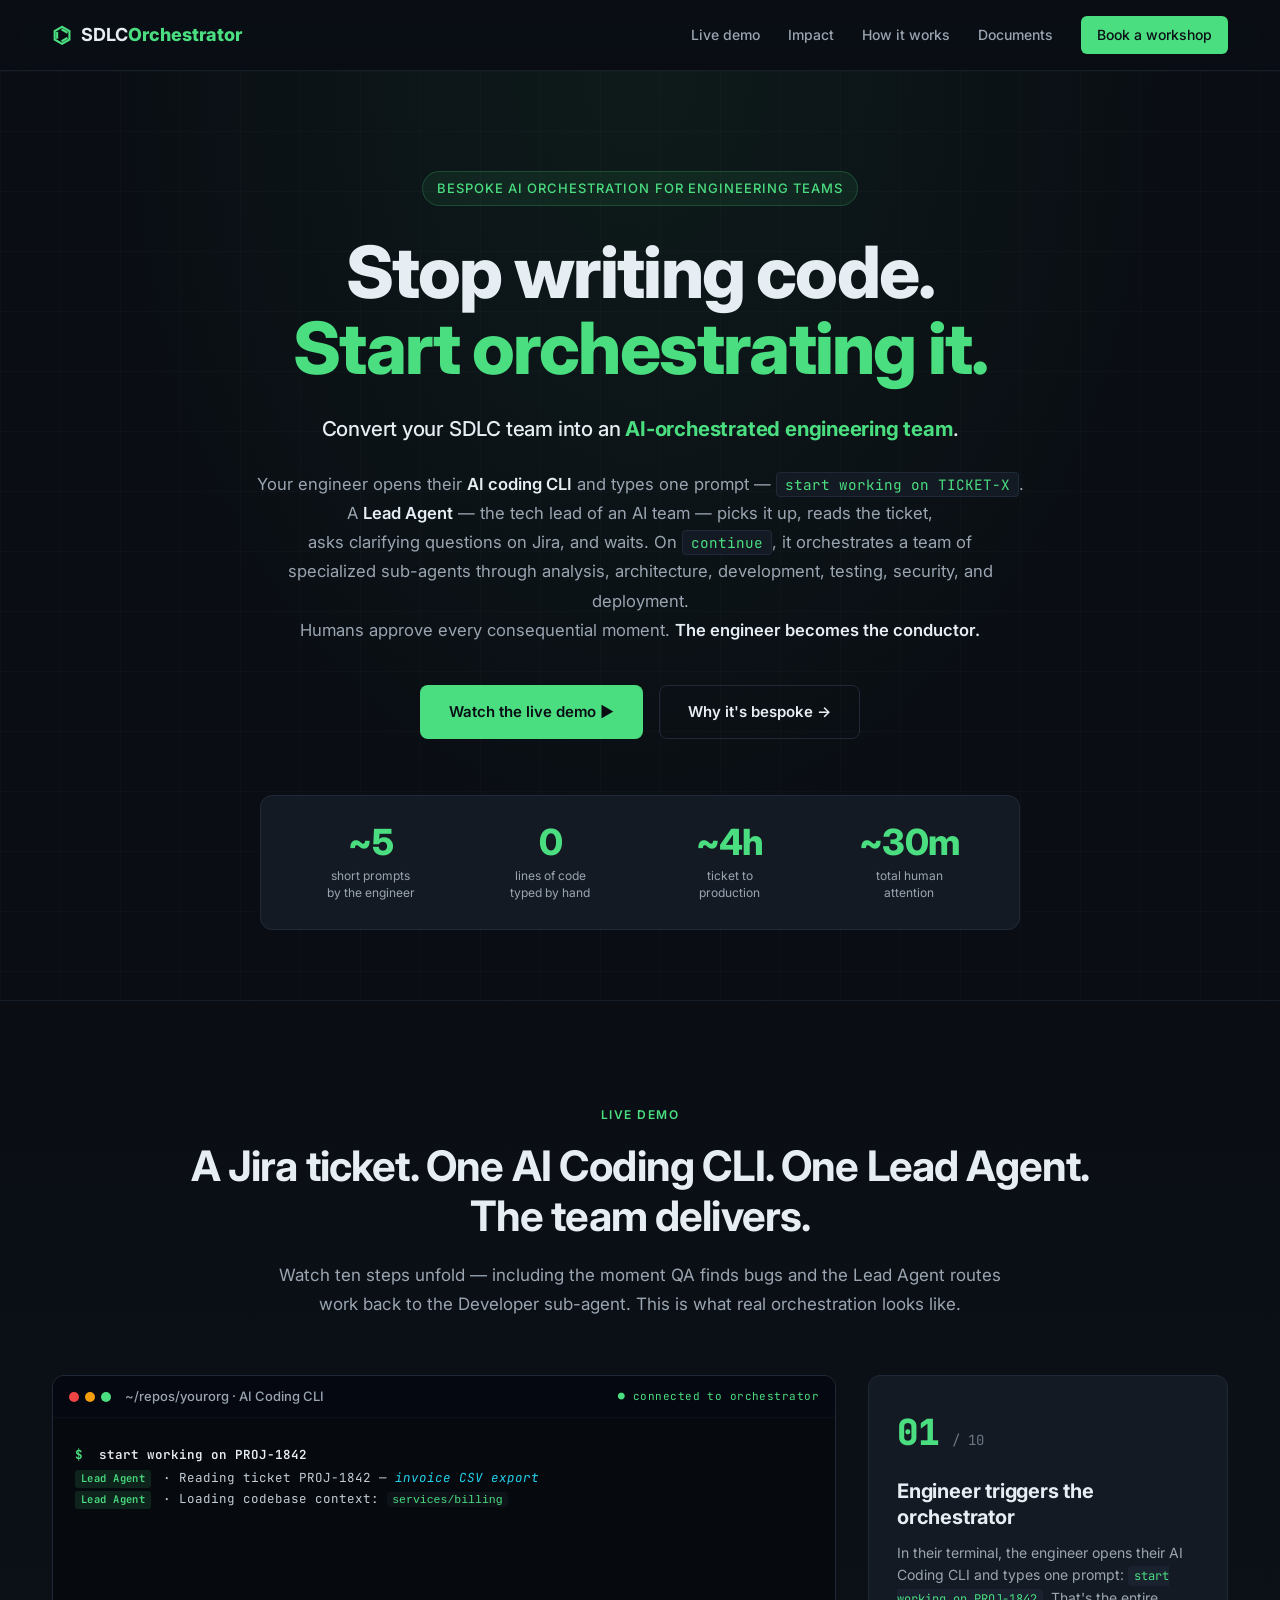
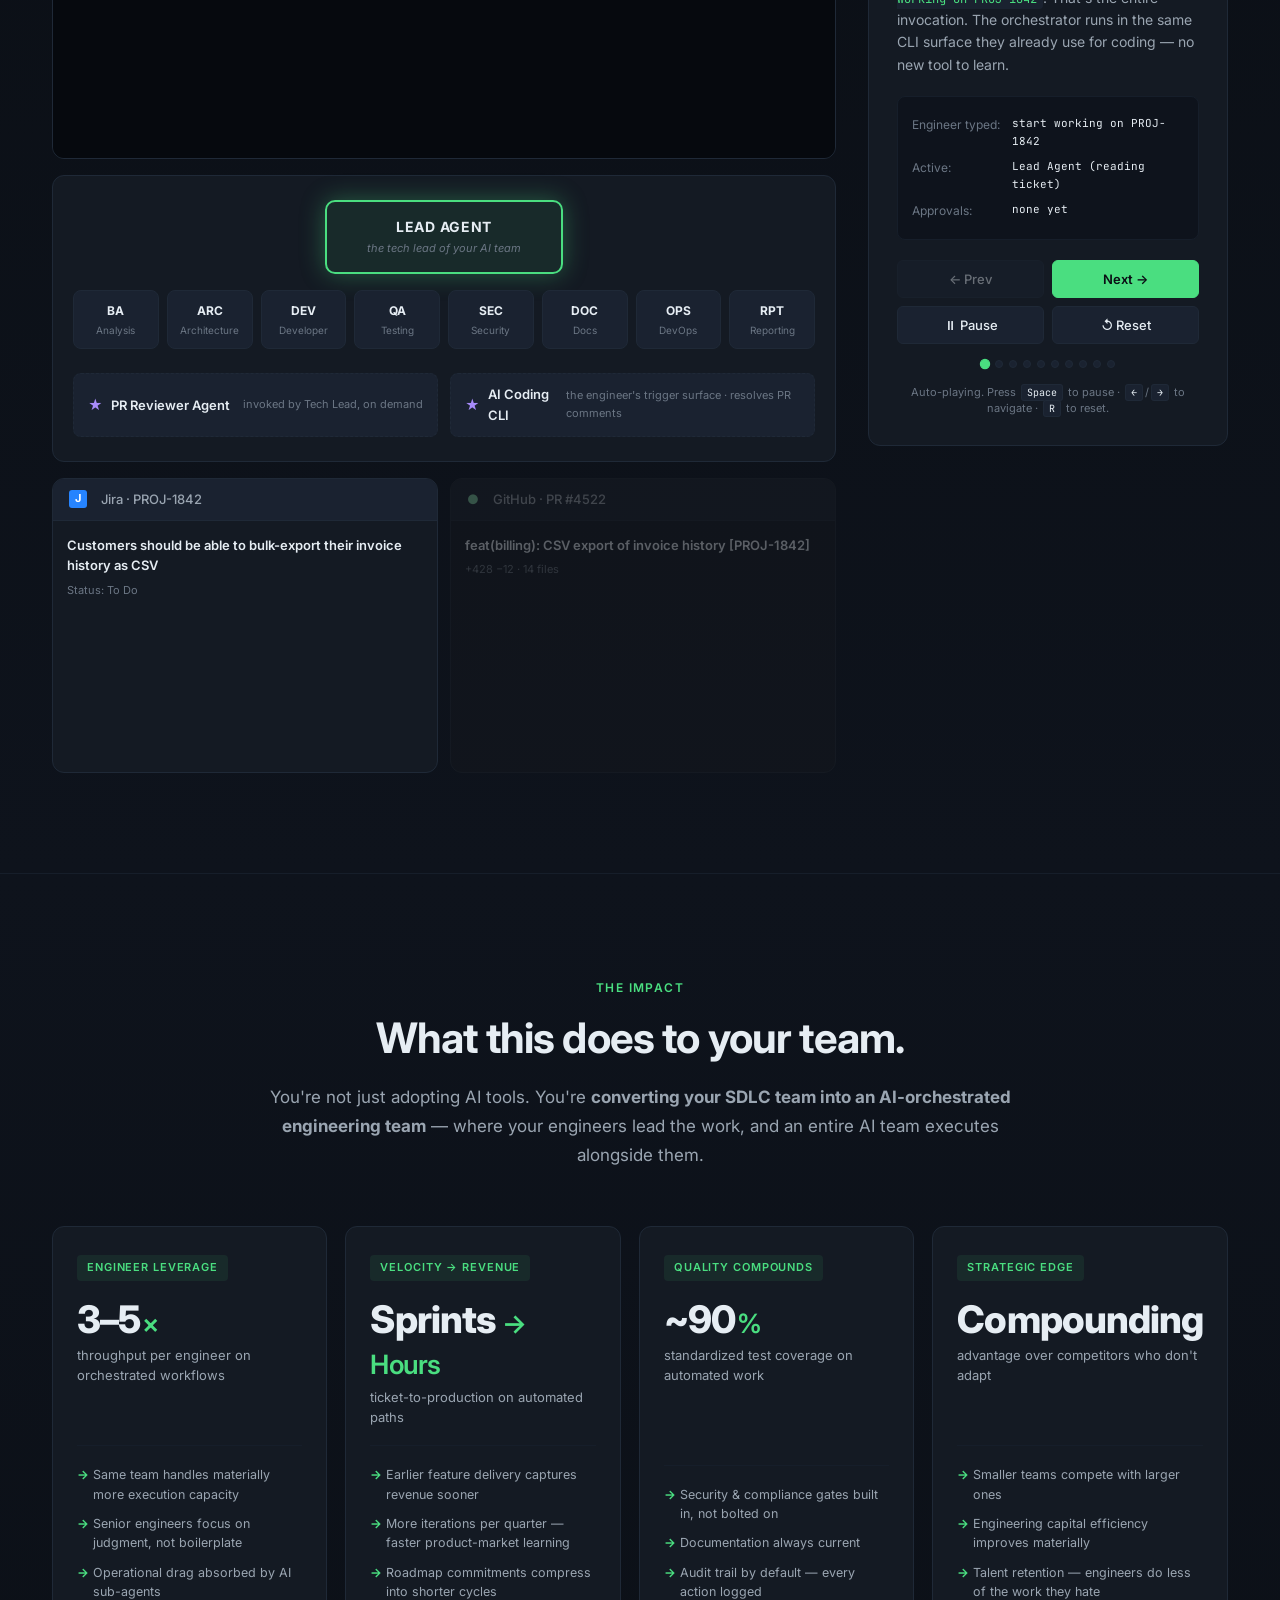
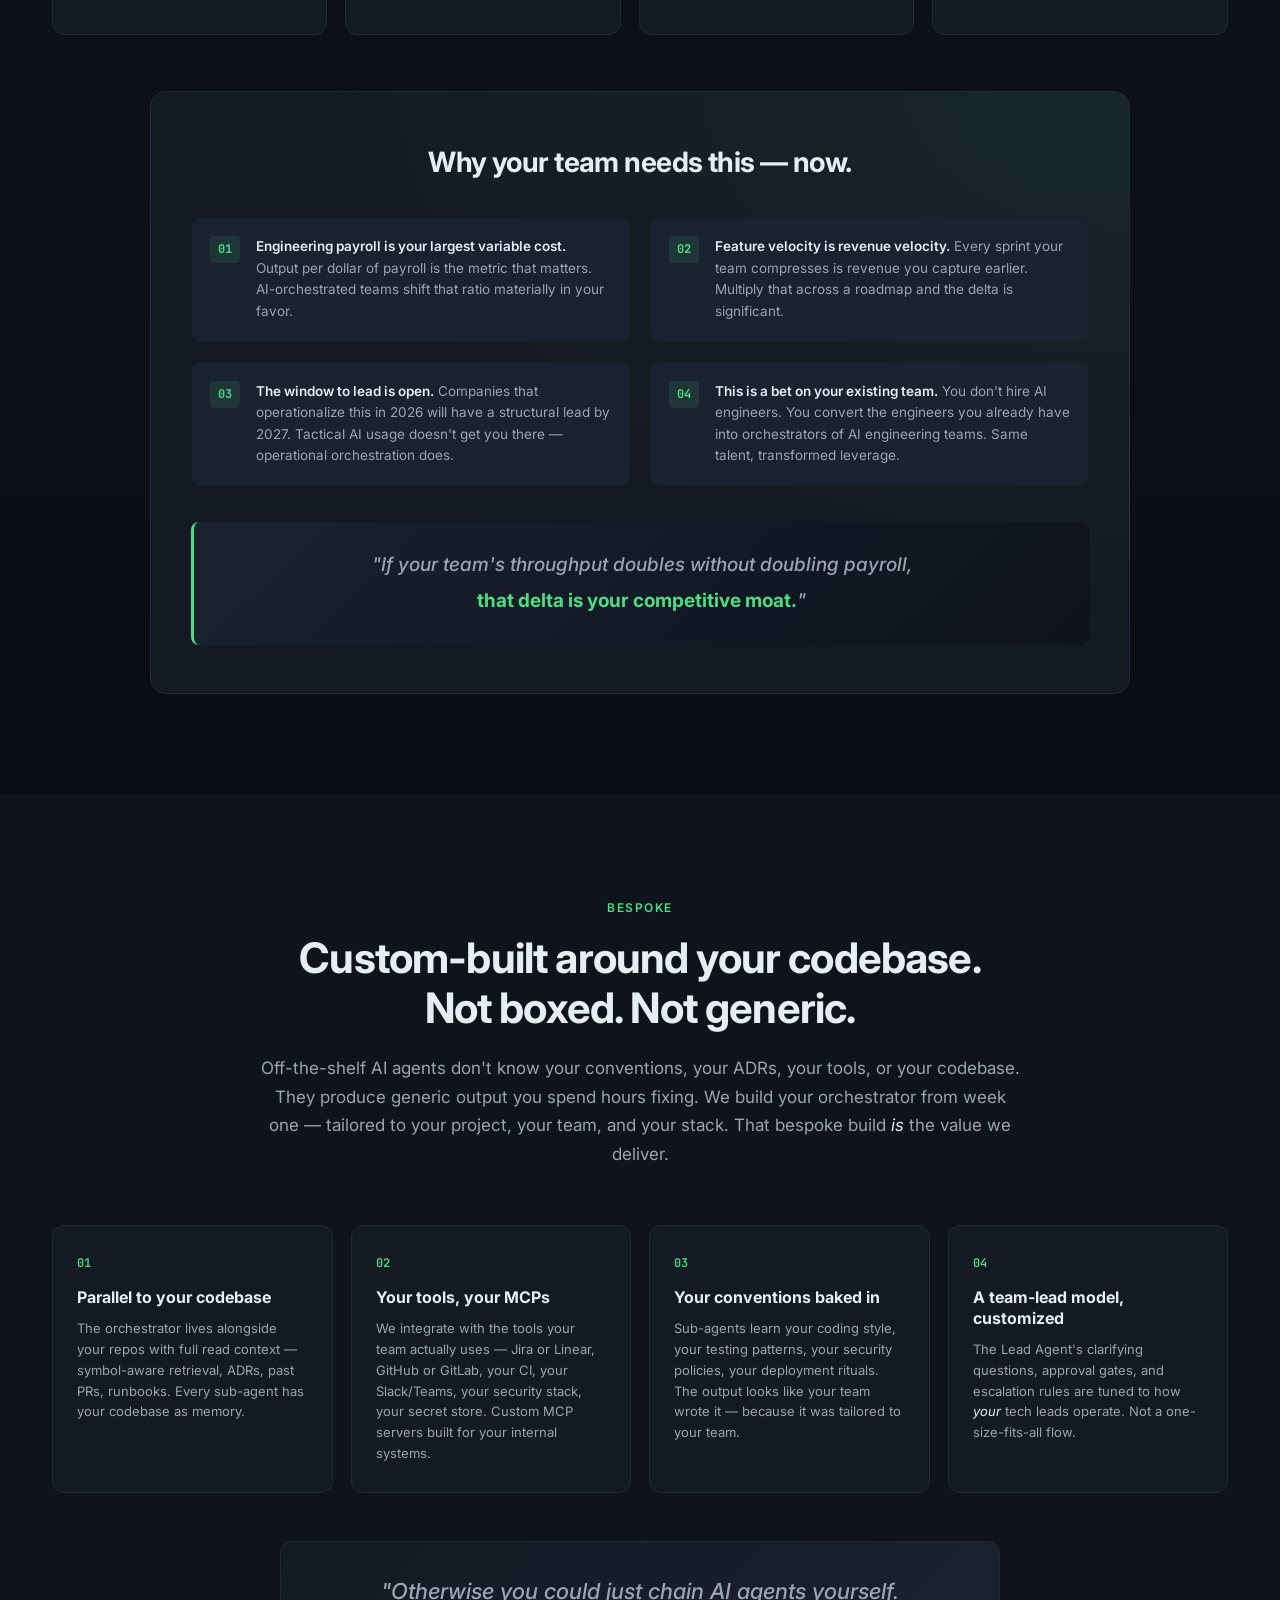
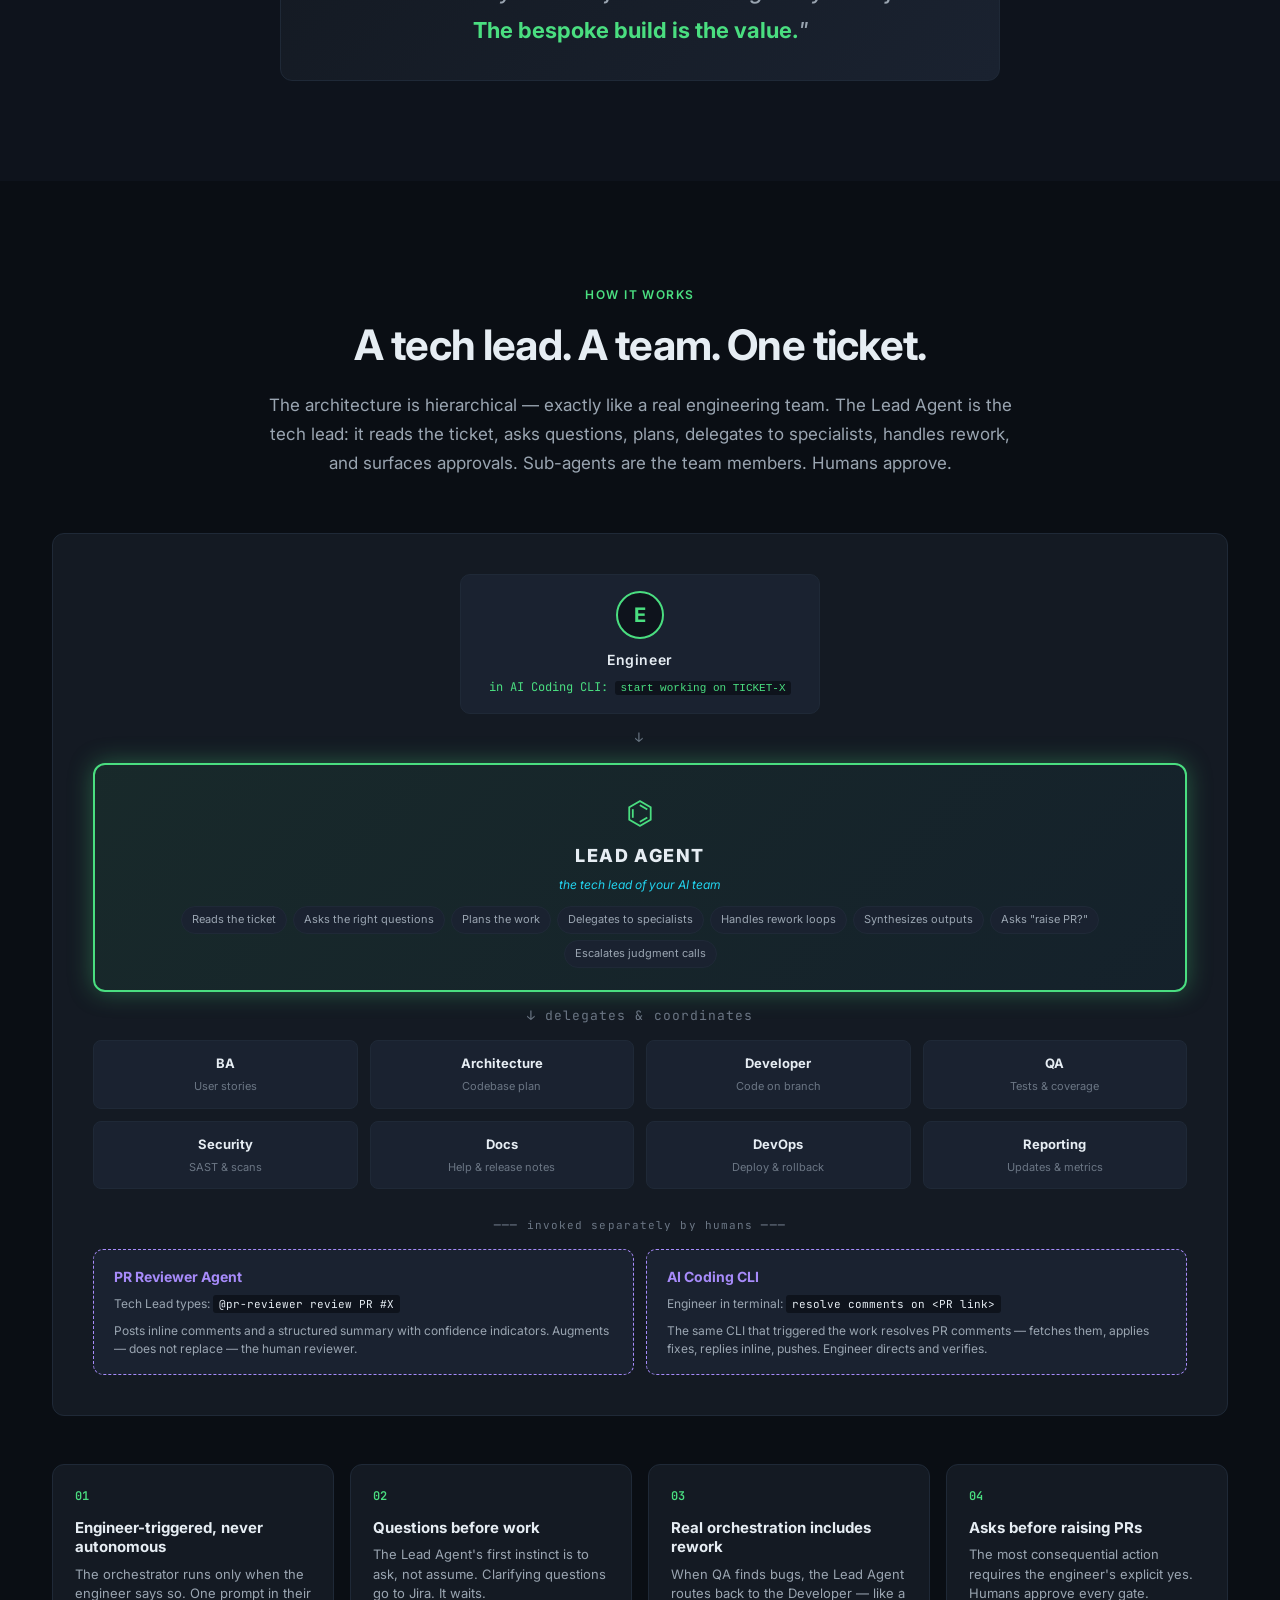
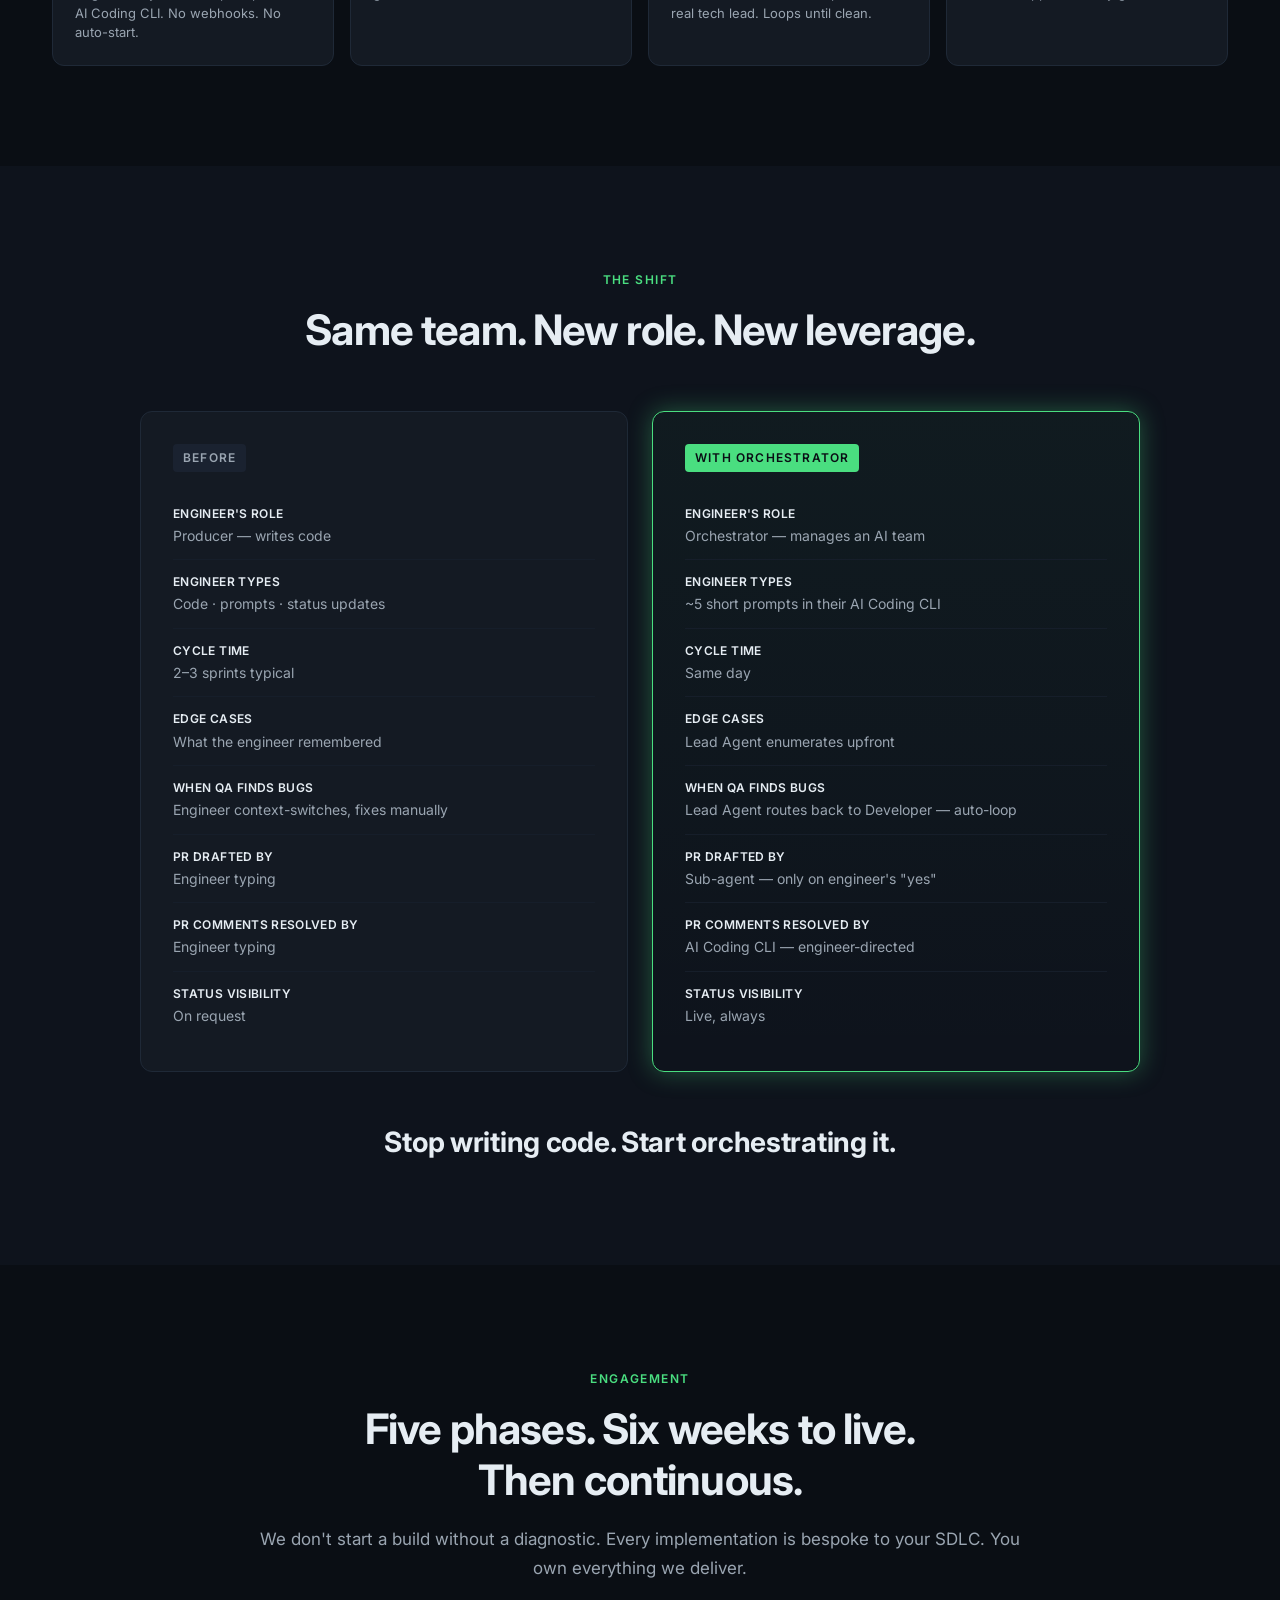
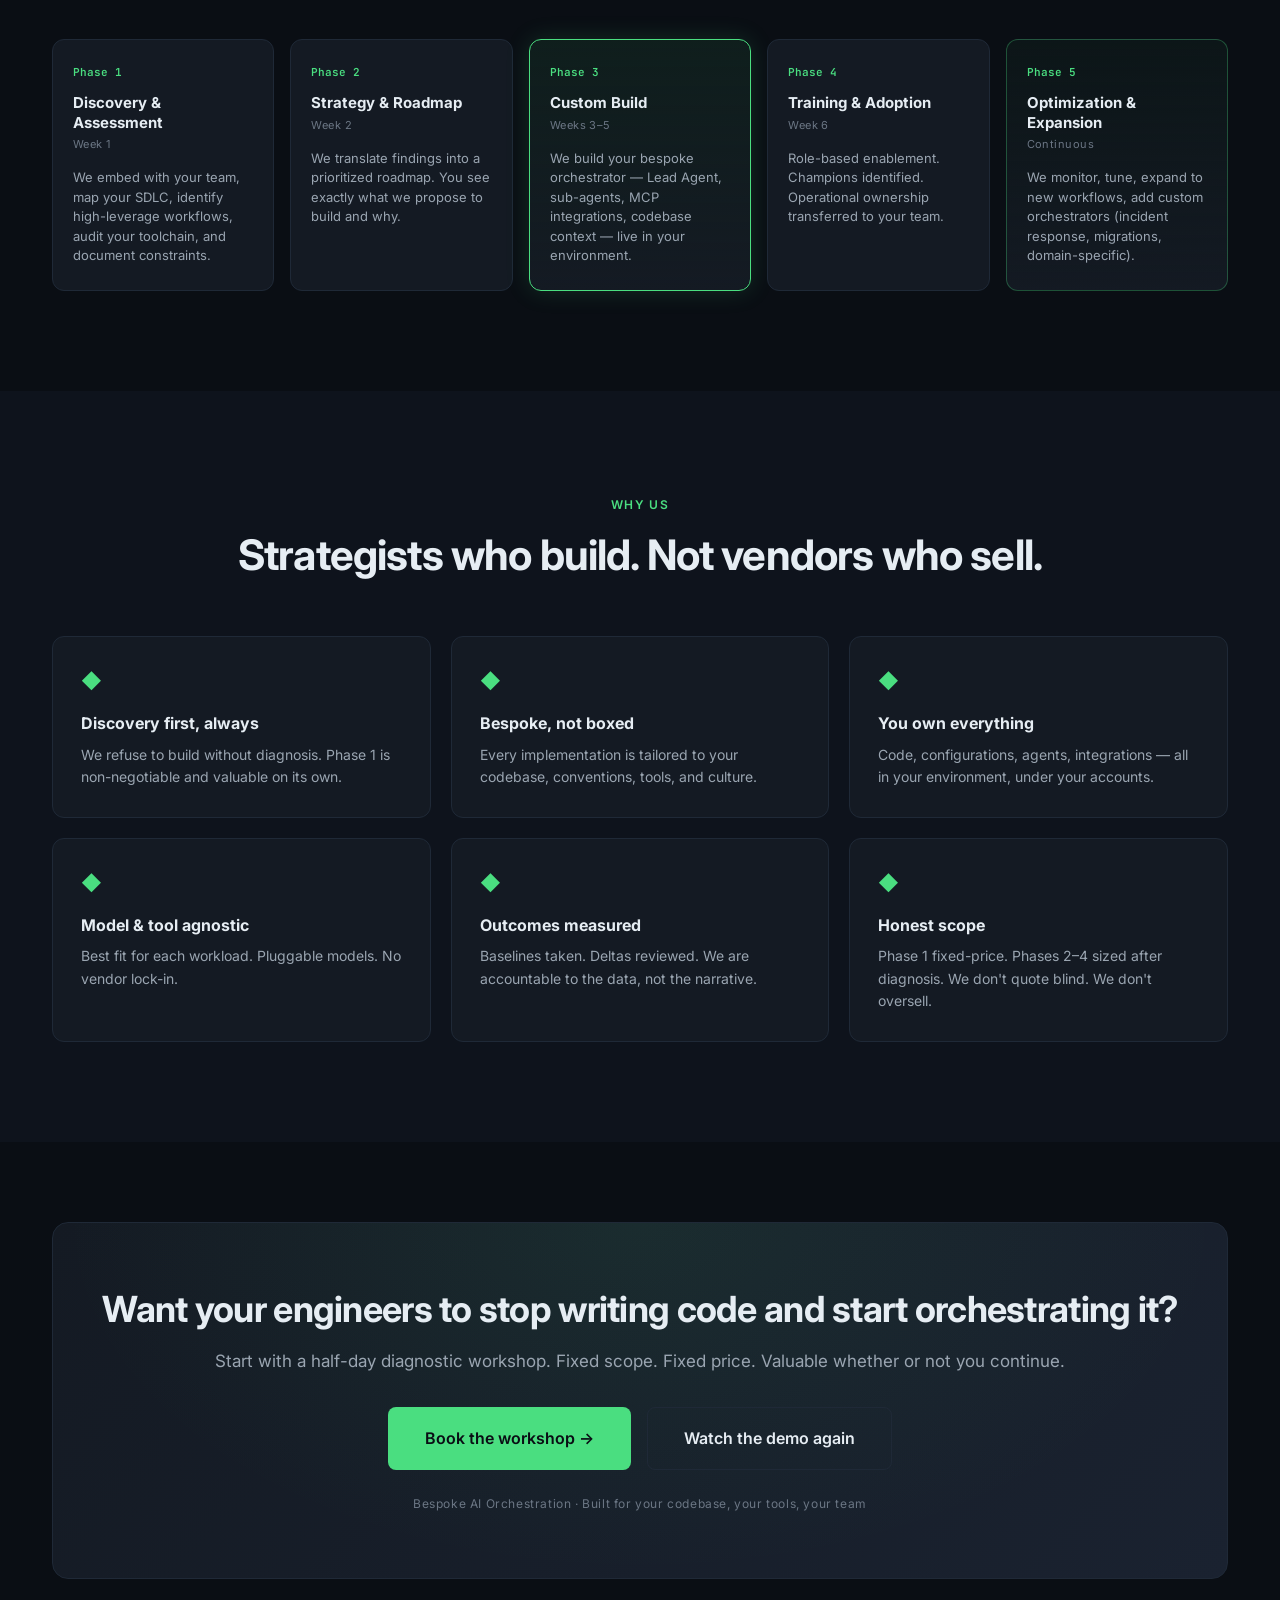
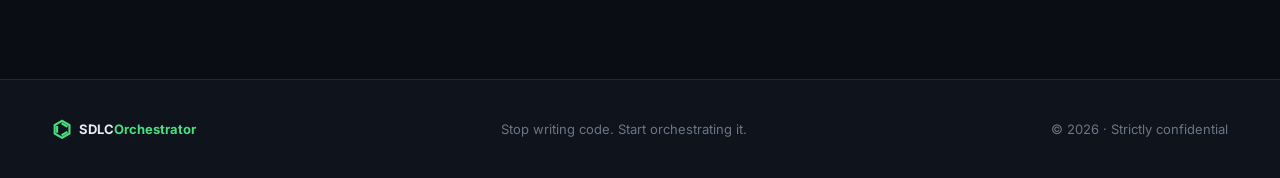
==== docs/index.html @ d7da4b97 "Initial SDLC Orchestrator proposal package - Interactive website with 10-step demo (auto-plays, QA b" ====
<!DOCTYPE html>
<html lang="en">
<head>
  <meta charset="UTF-8" />
  <meta name="viewport" content="width=device-width, initial-scale=1.0" />
  <title>Stop Writing Code. Start Orchestrating It. — Bespoke SDLC Orchestrator</title>
  <meta name="description" content="A bespoke AI engineering team — built around your codebase — triggered through your AI coding CLI. A Lead Agent orchestrates specialized sub-agents. Your engineer becomes the conductor." />
  <link rel="stylesheet" href="styles.css" />
  <link rel="preconnect" href="https://fonts.googleapis.com" />
  <link rel="preconnect" href="https://fonts.gstatic.com" crossorigin />
  <link href="https://fonts.googleapis.com/css2?family=Inter:wght@400;500;600;700;800&family=JetBrains+Mono:wght@400;500&display=swap" rel="stylesheet" />
</head>
<body>

  <!-- NAV -->
  <nav class="nav">
    <div class="nav-inner">
      <a href="#top" class="brand">
        <span class="brand-mark">⌬</span>
        <span class="brand-name">SDLC<em>Orchestrator</em></span>
      </a>
      <div class="nav-links">
        <a href="#demo">Live demo</a>
        <a href="#impact">Impact</a>
        <a href="#how">How it works</a>
        <a href="library.html">Documents</a>
        <a href="#contact" class="nav-cta">Book a workshop</a>
      </div>
    </div>
  </nav>

  <!-- HERO -->
  <section id="top" class="hero">
    <div class="container">
      <div class="hero-eyebrow">Bespoke AI Orchestration for Engineering Teams</div>
      <h1 class="hero-title">
        Stop writing code.<br />
        <span class="accent">Start orchestrating it.</span>
      </h1>
      <p class="hero-tagline">
        Convert your SDLC team into an <strong>AI-orchestrated engineering team</strong>.
      </p>
      <p class="hero-sub">
        Your engineer opens their <strong>AI coding CLI</strong> and types one prompt — <code>start working on TICKET-X</code>.<br />
        A <strong>Lead Agent</strong> — the tech lead of an AI team — picks it up, reads the ticket,<br />
        asks clarifying questions on Jira, and waits. On <code>continue</code>, it orchestrates a team of<br />
        specialized sub-agents through analysis, architecture, development, testing, security, and deployment.<br />
        Humans approve every consequential moment. <strong>The engineer becomes the conductor.</strong>
      </p>
      <div class="hero-cta">
        <a href="#demo" class="btn btn-primary">Watch the live demo ▶</a>
        <a href="#bespoke" class="btn btn-ghost">Why it's bespoke →</a>
      </div>
      <div class="hero-stats">
        <div class="stat">
          <div class="stat-value">~5</div>
          <div class="stat-label">short prompts<br />by the engineer</div>
        </div>
        <div class="stat">
          <div class="stat-value">0</div>
          <div class="stat-label">lines of code<br />typed by hand</div>
        </div>
        <div class="stat">
          <div class="stat-value">~4h</div>
          <div class="stat-label">ticket to<br />production</div>
        </div>
        <div class="stat">
          <div class="stat-value">~30m</div>
          <div class="stat-label">total human<br />attention</div>
        </div>
      </div>
    </div>
  </section>

  <!-- DEMO -->
  <section id="demo" class="section demo-section">
    <div class="container">
      <div class="section-header">
        <div class="section-eyebrow">Live Demo</div>
        <h2 class="section-title">A Jira ticket. One AI Coding CLI. One Lead Agent.<br />The team delivers.</h2>
        <p class="section-sub">
          Watch ten steps unfold — including the moment QA finds bugs and the Lead Agent routes work back to the Developer sub-agent. This is what real orchestration looks like.
        </p>
      </div>

      <!-- DEMO STAGE -->
      <div class="stage">

        <!-- LEFT: STAGE VISUAL -->
        <div class="stage-visual">

          <!-- AI CODING CLI -->
          <div class="surface surface-cli" id="surface-cli">
            <div class="surface-header">
              <span class="dot dot-red"></span>
              <span class="dot dot-yellow"></span>
              <span class="dot dot-green"></span>
              <span class="surface-title">~/repos/yourorg · AI Coding CLI</span>
              <span class="cli-status" id="cli-status">● connected to orchestrator</span>
            </div>
            <div class="surface-body cli-body" id="cli-body">

              <!-- BLOCK 1 — Step 1: engineer triggers -->
              <div class="cli-block" data-block="1">
                <div class="cli-line cli-cmd"><span class="cli-prompt-symbol">$</span> start working on PROJ-1842</div>
                <div class="cli-line cli-lead"><span class="lead-tag">Lead Agent</span> · Reading ticket PROJ-1842 — <em>invoice CSV export</em></div>
                <div class="cli-line cli-lead"><span class="lead-tag">Lead Agent</span> · Loading codebase context: <code>services/billing</code></div>
              </div>

              <!-- BLOCK 2 — Step 2: questions, pause -->
              <div class="cli-block" data-block="2">
                <div class="cli-line cli-lead"><span class="lead-tag">Lead Agent</span> · Reviewing similar past tickets <span class="cli-dim">(12 found)</span></div>
                <div class="cli-line cli-lead"><span class="lead-tag">Lead Agent</span> · 3 items unclear — posted as comments on Jira PROJ-1842</div>
                <div class="cli-line cli-lead cli-emph"><span class="lead-tag">Lead Agent</span> · Pausing. Re-trigger me with <code>continue</code> when ready.</div>
              </div>

              <!-- BLOCK 3 — Step 3: continue + BA -->
              <div class="cli-block" data-block="3">
                <div class="cli-line cli-cmd"><span class="cli-prompt-symbol">$</span> continue on PROJ-1842</div>
                <div class="cli-line cli-lead"><span class="lead-tag">Lead Agent</span> · Acknowledged. Engaging the team.</div>
                <div class="cli-line cli-lead"><span class="lead-tag">Lead Agent</span> · → Business Analysis sub-agent</div>
                <div class="cli-line cli-sub"><span class="ok">✓</span> User stories drafted <span class="cli-dim">(3 stories · 8 acceptance criteria · 4 edge cases)</span></div>
                <div class="cli-line cli-sub"><span class="ok">✓</span> Approved by <code>@product-owner</code></div>
              </div>

              <!-- BLOCK 4 — Step 4: Architecture + Developer -->
              <div class="cli-block" data-block="4">
                <div class="cli-line cli-lead"><span class="lead-tag">Lead Agent</span> · → Architecture sub-agent</div>
                <div class="cli-line cli-sub"><span class="ok">✓</span> Impact: 3 services, 1 frontend module</div>
                <div class="cli-line cli-sub"><span class="ok">✓</span> Plan: streaming + background-job branching per ADR-0142</div>
                <div class="cli-line cli-sub"><span class="ok">✓</span> Approved by <code>@tech-lead</code></div>
                <div class="cli-line cli-lead"><span class="lead-tag">Lead Agent</span> · → Developer sub-agent</div>
                <div class="cli-line cli-sub"><span class="ok">✓</span> Branch: <code>feature/PROJ-1842-invoice-export</code></div>
                <div class="cli-line cli-sub"><span class="ok">✓</span> 14 files modified, 4 added · 6 commits</div>
              </div>

              <!-- BLOCK 5 — Step 5: QA FAILS -->
              <div class="cli-block" data-block="5">
                <div class="cli-line cli-lead"><span class="lead-tag">Lead Agent</span> · → QA sub-agent</div>
                <div class="cli-line cli-error"><span class="err">✗</span> 2 tests failing:</div>
                <div class="cli-line cli-error-detail">    · test_export_date_range_max — 60mo boundary off-by-one</div>
                <div class="cli-line cli-error-detail">    · test_audit_event_emission — event not emitted on background path</div>
                <div class="cli-line cli-lead cli-emph"><span class="lead-tag">Lead Agent</span> · Routing back to Developer sub-agent with QA findings.</div>
              </div>

              <!-- BLOCK 6 — Step 6: Dev fixes, QA re-validates -->
              <div class="cli-block" data-block="6">
                <div class="cli-line cli-lead"><span class="lead-tag">Lead Agent</span> · → Developer <span class="cli-dim">(revising)</span></div>
                <div class="cli-line cli-sub"><span class="ok">✓</span> Patched <code>export.go:84</code> (boundary check)</div>
                <div class="cli-line cli-sub"><span class="ok">✓</span> Patched <code>export.go:142</code> (audit emit in background path)</div>
                <div class="cli-line cli-sub"><span class="ok">✓</span> Committed</div>
                <div class="cli-line cli-lead"><span class="lead-tag">Lead Agent</span> · → QA <span class="cli-dim">(re-validating)</span></div>
                <div class="cli-line cli-sub"><span class="ok">✓</span> 47/47 tests passing · Coverage on new code: 91%</div>
              </div>

              <!-- BLOCK 7 — Step 7: Sec + Doc + ask + raise -->
              <div class="cli-block" data-block="7">
                <div class="cli-line cli-lead"><span class="lead-tag">Lead Agent</span> · → Security sub-agent</div>
                <div class="cli-line cli-sub"><span class="ok">✓</span> SAST clean · ✓ Secrets clean · ✓ Multi-tenant isolation verified</div>
                <div class="cli-line cli-lead"><span class="lead-tag">Lead Agent</span> · → Documentation sub-agent</div>
                <div class="cli-line cli-sub"><span class="ok">✓</span> Help center entry · ✓ Release notes drafted · ✓ OpenAPI annotations valid</div>
                <div class="cli-line cli-lead cli-emph"><span class="lead-tag">Lead Agent</span> · Implementation complete on PROJ-1842.</div>
                <div class="cli-line cli-sub">  ✔ 47 tests · 91% coverage · ✔ security clean · ✔ docs ready</div>
                <div class="cli-line cli-lead cli-prompt-ask"><span class="lead-tag">Lead Agent</span> · Should I raise the PR? <span class="cli-prompt-y">[y/N]</span></div>
                <div class="cli-line cli-cmd"><span class="cli-prompt-symbol">$</span> y</div>
                <div class="cli-line cli-lead"><span class="lead-tag">Lead Agent</span> · → Developer (raising PR)</div>
                <div class="cli-line cli-sub"><span class="ok">✓</span> PR #4522 opened · Reviewers tagged: <code>@tech-lead, @backend-rotation</code></div>
              </div>

              <!-- BLOCK 8 — Step 8: tech lead reviewing -->
              <div class="cli-block" data-block="8">
                <div class="cli-line cli-note">[ <code>@tech-lead</code> invoked PR Reviewer Agent on PR #4522 — see GitHub ]</div>
              </div>

              <!-- BLOCK 9 — Step 9: resolve via CLI -->
              <div class="cli-block" data-block="9">
                <div class="cli-line cli-cmd"><span class="cli-prompt-symbol">$</span> resolve comments on PR #4522</div>
                <div class="cli-line cli-info">Fetching open comments…</div>
                <div class="cli-line cli-info">  Found 4 open comments <span class="cli-dim">(3 from PR Reviewer Agent · 1 from @tech-lead)</span></div>
                <div class="cli-line cli-sub"><span class="ok">✓</span> Comment 1: threshold → <code>BILLING_EXPORT_MAX_ROWS</code> config</div>
                <div class="cli-line cli-sub"><span class="ok">✓</span> Comment 2: error wrapping uses <code>%w</code> consistently</div>
                <div class="cli-line cli-sub"><span class="ok">✓</span> Comment 3: <code>MAX_DAYS</code> → <code>MAX_RANGE_MONTHS</code></div>
                <div class="cli-line cli-sub"><span class="ok">✓</span> Comment 4: rate-limit confirmed via existing job framework</div>
                <div class="cli-line cli-info">Pushing 3 commits to <code>feature/PROJ-1842-invoice-export</code>…</div>
                <div class="cli-line cli-success"><span class="ok">✓</span> Pushed. <code>@tech-lead</code> notified for re-review.</div>
              </div>

              <!-- BLOCK 10 — Step 10: deploy -->
              <div class="cli-block" data-block="10">
                <div class="cli-line cli-lead"><span class="lead-tag">Lead Agent</span> · → DevOps sub-agent</div>
                <div class="cli-line cli-sub"><span class="ok">✓</span> Deploy checklist · ✓ Rollback plan · ✓ Env validation</div>
                <div class="cli-line cli-sub"><span class="ok">✓</span> Awaiting <code>@release-manager</code> approval</div>
                <div class="cli-line cli-lead"><span class="ok">✓</span> <code>@release-manager</code> approved deploy</div>
                <div class="cli-line cli-lead"><span class="lead-tag">Lead Agent</span> · → Deploying to production…</div>
                <div class="cli-line cli-sub"><span class="ok">✓</span> Deploy succeeded · No anomalies in first 30 min</div>
                <div class="cli-line cli-lead"><span class="lead-tag">Lead Agent</span> · → Reporting sub-agent</div>
                <div class="cli-line cli-sub"><span class="ok">✓</span> Jira → Done · ✓ Summary posted · ✓ Metrics registered</div>
                <div class="cli-line cli-final"><span class="ok">✓</span> <strong>PROJ-1842 DELIVERED</strong></div>
                <div class="cli-line cli-final-meta">  Total: 4h 12m · Human attention: ~30 min · <strong>Code typed: 0</strong></div>
              </div>

            </div>
          </div>

          <!-- AGENT HIERARCHY -->
          <div class="hierarchy" id="hierarchy">
            <div class="lead-node" id="node-lead">
              <div class="node-pulse"></div>
              <div class="node-label">LEAD AGENT</div>
              <div class="node-sub">the tech lead of your AI team</div>
            </div>
            <div class="sub-agents">
              <div class="sub-node" id="node-ba"><span>BA</span><em>Analysis</em></div>
              <div class="sub-node" id="node-arc"><span>ARC</span><em>Architecture</em></div>
              <div class="sub-node" id="node-dev"><span>DEV</span><em>Developer</em></div>
              <div class="sub-node" id="node-qa"><span>QA</span><em>Testing</em></div>
              <div class="sub-node" id="node-sec"><span>SEC</span><em>Security</em></div>
              <div class="sub-node" id="node-doc"><span>DOC</span><em>Docs</em></div>
              <div class="sub-node" id="node-ops"><span>OPS</span><em>DevOps</em></div>
              <div class="sub-node" id="node-rpt"><span>RPT</span><em>Reporting</em></div>
            </div>
            <div class="external-agents">
              <div class="ext-node" id="node-prr">
                <span class="ext-badge">★</span>
                <span class="ext-label">PR Reviewer Agent</span>
                <span class="ext-sub">invoked by Tech Lead, on demand</span>
              </div>
              <div class="ext-node" id="node-cli">
                <span class="ext-badge">★</span>
                <span class="ext-label">AI Coding CLI</span>
                <span class="ext-sub">the engineer's trigger surface · resolves PR comments</span>
              </div>
            </div>
          </div>

          <!-- JIRA + GITHUB -->
          <div class="surfaces-row">

            <div class="surface surface-jira" id="surface-jira">
              <div class="surface-header">
                <span class="jira-badge">J</span>
                <span class="surface-title">Jira · PROJ-1842</span>
              </div>
              <div class="surface-body">
                <div class="jira-title">Customers should be able to bulk-export their invoice history as CSV</div>
                <div class="jira-status" id="jira-status">Status: To Do</div>
                <div class="jira-comments">
                  <div class="jira-comment" data-msg="jira-lead-q">
                    <div class="jc-author">Lead Agent <span class="jc-badge">AI</span></div>
                    <div class="jc-body">Before I orchestrate work, three things need clarification:<br/>1. Date range — hard limit or default?<br/>2. Refunds &amp; credit notes — included?<br/>3. Audit logging required for bulk exports?</div>
                  </div>
                  <div class="jira-comment" data-msg="jira-pm-a">
                    <div class="jc-author">@product-manager</div>
                    <div class="jc-body">(1) Default 24mo, allow up to 60mo. (2) Include credit notes, not refunds. (3) Yes — audit per pattern.</div>
                  </div>
                  <div class="jira-comment" data-msg="jira-ba">
                    <div class="jc-author">Lead Agent <span class="jc-badge">AI</span></div>
                    <div class="jc-body">✓ BA complete · stories &amp; acceptance criteria attached · approved by <code>@product-owner</code></div>
                  </div>
                  <div class="jira-comment" data-msg="jira-arc">
                    <div class="jc-author">Lead Agent <span class="jc-badge">AI</span></div>
                    <div class="jc-body">✓ Architecture plan approved by <code>@tech-lead</code> · implementation underway</div>
                  </div>
                  <div class="jira-comment" data-msg="jira-bug">
                    <div class="jc-author">Lead Agent <span class="jc-badge">AI</span></div>
                    <div class="jc-body">QA found 2 issues — routing back to Developer Agent. Will update when re-validated.</div>
                  </div>
                  <div class="jira-comment" data-msg="jira-done">
                    <div class="jc-author">Lead Agent <span class="jc-badge">AI</span></div>
                    <div class="jc-body">✓ Implementation complete · all green · PR raised on engineer's approval</div>
                  </div>
                </div>
              </div>
            </div>

            <div class="surface surface-github" id="surface-github">
              <div class="surface-header">
                <span class="gh-badge">●</span>
                <span class="surface-title">GitHub · PR #4522</span>
              </div>
              <div class="surface-body">
                <div class="gh-title">feat(billing): CSV export of invoice history [PROJ-1842]</div>
                <div class="gh-meta">+428 −12 · 14 files</div>
                <div class="gh-comments">
                  <div class="gh-comment" data-msg="gh-prr">
                    <div class="gc-author">PR Reviewer Agent <span class="gc-badge">AI</span></div>
                    <div class="gc-body">3 actionable items:<br/>• <code>export.go:84</code> — hardcoded threshold → config<br/>• <code>export.go:127</code> — use <code>%w</code> for error wrapping<br/>• <code>Modal.tsx:42</code> — rename <code>MAX_DAYS</code> → <code>MAX_RANGE_MONTHS</code></div>
                  </div>
                  <div class="gh-comment" data-msg="gh-tl">
                    <div class="gc-author">@tech-lead</div>
                    <div class="gc-body">Confirm rate-limit on streaming path is handled by job framework.</div>
                  </div>
                  <div class="gh-comment" data-msg="gh-pushed">
                    <div class="gc-author">@engineer <span class="gc-badge">resolved via CLI</span></div>
                    <div class="gc-body">All 4 comments addressed. Pushed 3 commits.</div>
                  </div>
                  <div class="gh-comment" data-msg="gh-approved">
                    <div class="gc-author">@tech-lead</div>
                    <div class="gc-body">✅ Approved. Ready to merge.</div>
                  </div>
                </div>
              </div>
            </div>

          </div>

          <!-- DEPLOY BANNER -->
          <div class="deploy-banner" id="deploy-banner">
            <span class="db-icon">🚀</span>
            <div>
              <div class="db-title">PROJ-1842 DEPLOYED TO PRODUCTION</div>
              <div class="db-sub">4 hours · 5 prompts · 0 lines of code typed by the engineer</div>
            </div>
          </div>

        </div>

        <!-- RIGHT: STEP CONTROLLER -->
        <aside class="stage-control">
          <div class="step-indicator">
            <span id="step-num">01</span>
            <span class="step-total">/ 10</span>
          </div>
          <h3 class="step-title" id="step-title">Engineer triggers the orchestrator</h3>
          <p class="step-desc" id="step-desc">In their terminal, the engineer opens their AI Coding CLI and types one prompt: <code>start working on PROJ-1842</code>. That's the entire invocation. The orchestrator runs in the same CLI surface they already use for coding — no new tool to learn.</p>
          <div class="step-meta">
            <div class="meta-row"><span class="meta-k">Engineer typed:</span><span class="meta-v" id="meta-typed">start working on PROJ-1842</span></div>
            <div class="meta-row"><span class="meta-k">Active:</span><span class="meta-v" id="meta-agent">Lead Agent (reading ticket)</span></div>
            <div class="meta-row"><span class="meta-k">Approvals:</span><span class="meta-v" id="meta-approval">none yet</span></div>
          </div>
          <div class="step-controls">
            <button class="ctrl-btn" id="btn-prev">← Prev</button>
            <button class="ctrl-btn ctrl-primary" id="btn-next">Next →</button>
            <button class="ctrl-btn" id="btn-play">⏸ Pause</button>
            <button class="ctrl-btn" id="btn-reset">↺ Reset</button>
          </div>
          <div class="step-dots" id="step-dots">
            <span class="dot-step active" data-step="1"></span>
            <span class="dot-step" data-step="2"></span>
            <span class="dot-step" data-step="3"></span>
            <span class="dot-step" data-step="4"></span>
            <span class="dot-step" data-step="5"></span>
            <span class="dot-step" data-step="6"></span>
            <span class="dot-step" data-step="7"></span>
            <span class="dot-step" data-step="8"></span>
            <span class="dot-step" data-step="9"></span>
            <span class="dot-step" data-step="10"></span>
          </div>
          <div class="step-hint">Auto-playing. Press <kbd>Space</kbd> to pause · <kbd>←</kbd>/<kbd>→</kbd> to navigate · <kbd>R</kbd> to reset.</div>
        </aside>

      </div>
    </div>
  </section>

  <!-- IMPACT -->
  <section id="impact" class="section impact-section">
    <div class="container">
      <div class="section-header">
        <div class="section-eyebrow">The Impact</div>
        <h2 class="section-title">What this does to your team.</h2>
        <p class="section-sub">
          You're not just adopting AI tools. You're <strong>converting your SDLC team into an AI-orchestrated engineering team</strong> — where your engineers lead the work, and an entire AI team executes alongside them.
        </p>
      </div>

      <div class="impact-grid">

        <div class="impact-card">
          <div class="impact-tag">Engineer Leverage</div>
          <div class="impact-stat">3–5<span class="impact-stat-unit">×</span></div>
          <div class="impact-label">throughput per engineer on orchestrated workflows</div>
          <ul class="impact-list">
            <li>Same team handles materially more execution capacity</li>
            <li>Senior engineers focus on judgment, not boilerplate</li>
            <li>Operational drag absorbed by AI sub-agents</li>
          </ul>
        </div>

        <div class="impact-card">
          <div class="impact-tag">Velocity → Revenue</div>
          <div class="impact-stat">Sprints<span class="impact-stat-unit"> → Hours</span></div>
          <div class="impact-label">ticket-to-production on automated paths</div>
          <ul class="impact-list">
            <li>Earlier feature delivery captures revenue sooner</li>
            <li>More iterations per quarter — faster product-market learning</li>
            <li>Roadmap commitments compress into shorter cycles</li>
          </ul>
        </div>

        <div class="impact-card">
          <div class="impact-tag">Quality Compounds</div>
          <div class="impact-stat">~90<span class="impact-stat-unit">%</span></div>
          <div class="impact-label">standardized test coverage on automated work</div>
          <ul class="impact-list">
            <li>Security &amp; compliance gates built in, not bolted on</li>
            <li>Documentation always current</li>
            <li>Audit trail by default — every action logged</li>
          </ul>
        </div>

        <div class="impact-card">
          <div class="impact-tag">Strategic Edge</div>
          <div class="impact-stat">Compounding</div>
          <div class="impact-label">advantage over competitors who don't adapt</div>
          <ul class="impact-list">
            <li>Smaller teams compete with larger ones</li>
            <li>Engineering capital efficiency improves materially</li>
            <li>Talent retention — engineers do less of the work they hate</li>
          </ul>
        </div>

      </div>

      <!-- SALES / URGENCY -->
      <div class="impact-pitch">
        <div class="pitch-heading">Why your team needs this — now.</div>
        <div class="pitch-points">
          <div class="pitch-point">
            <div class="pitch-num">01</div>
            <div class="pitch-body"><strong>Engineering payroll is your largest variable cost.</strong> Output per dollar of payroll is the metric that matters. AI-orchestrated teams shift that ratio materially in your favor.</div>
          </div>
          <div class="pitch-point">
            <div class="pitch-num">02</div>
            <div class="pitch-body"><strong>Feature velocity is revenue velocity.</strong> Every sprint your team compresses is revenue you capture earlier. Multiply that across a roadmap and the delta is significant.</div>
          </div>
          <div class="pitch-point">
            <div class="pitch-num">03</div>
            <div class="pitch-body"><strong>The window to lead is open.</strong> Companies that operationalize this in 2026 will have a structural lead by 2027. Tactical AI usage doesn't get you there — operational orchestration does.</div>
          </div>
          <div class="pitch-point">
            <div class="pitch-num">04</div>
            <div class="pitch-body"><strong>This is a bet on your existing team.</strong> You don't hire AI engineers. You convert the engineers you already have into orchestrators of AI engineering teams. Same talent, transformed leverage.</div>
          </div>
        </div>

        <div class="pitch-quote">
          "If your team's throughput doubles without doubling payroll,<br/>
          <span class="pitch-quote-emph">that delta is your competitive moat.</span>"
        </div>
      </div>
    </div>
  </section>

  <!-- BESPOKE / CUSTOM-BUILD -->
  <section id="bespoke" class="section bespoke-section">
    <div class="container">
      <div class="section-header">
        <div class="section-eyebrow">Bespoke</div>
        <h2 class="section-title">Custom-built around your codebase.<br />Not boxed. Not generic.</h2>
        <p class="section-sub">
          Off-the-shelf AI agents don't know your conventions, your ADRs, your tools, or your codebase. They produce generic output you spend hours fixing.
          We build your orchestrator from week one — tailored to your project, your team, and your stack. That bespoke build <em>is</em> the value we deliver.
        </p>
      </div>

      <div class="bespoke-grid">
        <div class="bespoke-card">
          <div class="bespoke-num">01</div>
          <h3>Parallel to your codebase</h3>
          <p>The orchestrator lives alongside your repos with full read context — symbol-aware retrieval, ADRs, past PRs, runbooks. Every sub-agent has your codebase as memory.</p>
        </div>
        <div class="bespoke-card">
          <div class="bespoke-num">02</div>
          <h3>Your tools, your MCPs</h3>
          <p>We integrate with the tools your team actually uses — Jira or Linear, GitHub or GitLab, your CI, your Slack/Teams, your security stack, your secret store. Custom MCP servers built for your internal systems.</p>
        </div>
        <div class="bespoke-card">
          <div class="bespoke-num">03</div>
          <h3>Your conventions baked in</h3>
          <p>Sub-agents learn your coding style, your testing patterns, your security policies, your deployment rituals. The output looks like your team wrote it — because it was tailored to your team.</p>
        </div>
        <div class="bespoke-card">
          <div class="bespoke-num">04</div>
          <h3>A team-lead model, customized</h3>
          <p>The Lead Agent's clarifying questions, approval gates, and escalation rules are tuned to how <em>your</em> tech leads operate. Not a one-size-fits-all flow.</p>
        </div>
      </div>

      <div class="bespoke-callout">
        <div class="callout-quote">
          "Otherwise you could just chain AI agents yourself.<br/>
          <span class="callout-emph">The bespoke build is the value.</span>"
        </div>
      </div>
    </div>
  </section>

  <!-- HOW IT WORKS -->
  <section id="how" class="section how-section">
    <div class="container">
      <div class="section-header">
        <div class="section-eyebrow">How it works</div>
        <h2 class="section-title">A tech lead. A team. One ticket.</h2>
        <p class="section-sub">
          The architecture is hierarchical — exactly like a real engineering team. The Lead Agent is the tech lead: it reads the ticket, asks questions, plans, delegates to specialists, handles rework, and surfaces approvals. Sub-agents are the team members. Humans approve.
        </p>
      </div>

      <div class="how-diagram">
        <div class="how-row how-row-engineer">
          <div class="how-actor how-engineer">
            <div class="actor-glyph">E</div>
            <div class="actor-label">Engineer</div>
            <div class="actor-action">in AI Coding CLI: <code>start working on TICKET-X</code></div>
          </div>
        </div>

        <div class="how-arrow">↓</div>

        <div class="how-row">
          <div class="how-lead">
            <div class="lead-glyph">⌬</div>
            <div class="lead-title">LEAD AGENT</div>
            <div class="lead-tagline">the tech lead of your AI team</div>
            <div class="lead-roles">
              <span>Reads the ticket</span><span>Asks the right questions</span><span>Plans the work</span>
              <span>Delegates to specialists</span><span>Handles rework loops</span><span>Synthesizes outputs</span>
              <span>Asks "raise PR?"</span><span>Escalates judgment calls</span>
            </div>
          </div>
        </div>

        <div class="how-arrow">↓ delegates &amp; coordinates</div>

        <div class="how-row how-row-subs">
          <div class="how-sub"><span>BA</span><em>User stories</em></div>
          <div class="how-sub"><span>Architecture</span><em>Codebase plan</em></div>
          <div class="how-sub"><span>Developer</span><em>Code on branch</em></div>
          <div class="how-sub"><span>QA</span><em>Tests &amp; coverage</em></div>
          <div class="how-sub"><span>Security</span><em>SAST &amp; scans</em></div>
          <div class="how-sub"><span>Docs</span><em>Help &amp; release notes</em></div>
          <div class="how-sub"><span>DevOps</span><em>Deploy &amp; rollback</em></div>
          <div class="how-sub"><span>Reporting</span><em>Updates &amp; metrics</em></div>
        </div>

        <div class="how-separator">─── invoked separately by humans ───</div>

        <div class="how-row how-row-helpers">
          <div class="how-helper">
            <div class="helper-title">PR Reviewer Agent</div>
            <div class="helper-trigger">Tech Lead types: <code>@pr-reviewer review PR #X</code></div>
            <div class="helper-desc">Posts inline comments and a structured summary with confidence indicators. Augments — does not replace — the human reviewer.</div>
          </div>
          <div class="how-helper">
            <div class="helper-title">AI Coding CLI</div>
            <div class="helper-trigger">Engineer in terminal: <code>resolve comments on &lt;PR link&gt;</code></div>
            <div class="helper-desc">The same CLI that triggered the work resolves PR comments — fetches them, applies fixes, replies inline, pushes. Engineer directs and verifies.</div>
          </div>
        </div>
      </div>

      <div class="principles">
        <div class="principle">
          <div class="p-num">01</div>
          <div class="p-title">Engineer-triggered, never autonomous</div>
          <div class="p-desc">The orchestrator runs only when the engineer says so. One prompt in their AI Coding CLI. No webhooks. No auto-start.</div>
        </div>
        <div class="principle">
          <div class="p-num">02</div>
          <div class="p-title">Questions before work</div>
          <div class="p-desc">The Lead Agent's first instinct is to ask, not assume. Clarifying questions go to Jira. It waits.</div>
        </div>
        <div class="principle">
          <div class="p-num">03</div>
          <div class="p-title">Real orchestration includes rework</div>
          <div class="p-desc">When QA finds bugs, the Lead Agent routes back to the Developer — like a real tech lead. Loops until clean.</div>
        </div>
        <div class="principle">
          <div class="p-num">04</div>
          <div class="p-title">Asks before raising PRs</div>
          <div class="p-desc">The most consequential action requires the engineer's explicit yes. Humans approve every gate.</div>
        </div>
      </div>
    </div>
  </section>

  <!-- BEFORE / AFTER -->
  <section class="section compare-section">
    <div class="container">
      <div class="section-header">
        <div class="section-eyebrow">The Shift</div>
        <h2 class="section-title">Same team. New role. New leverage.</h2>
      </div>
      <div class="compare-grid">
        <div class="compare-col compare-before">
          <div class="compare-tag">Before</div>
          <ul>
            <li><strong>Engineer's role</strong>Producer — writes code</li>
            <li><strong>Engineer types</strong>Code · prompts · status updates</li>
            <li><strong>Cycle time</strong>2–3 sprints typical</li>
            <li><strong>Edge cases</strong>What the engineer remembered</li>
            <li><strong>When QA finds bugs</strong>Engineer context-switches, fixes manually</li>
            <li><strong>PR drafted by</strong>Engineer typing</li>
            <li><strong>PR comments resolved by</strong>Engineer typing</li>
            <li><strong>Status visibility</strong>On request</li>
          </ul>
        </div>
        <div class="compare-col compare-after">
          <div class="compare-tag compare-tag-after">With Orchestrator</div>
          <ul>
            <li><strong>Engineer's role</strong>Orchestrator — manages an AI team</li>
            <li><strong>Engineer types</strong>~5 short prompts in their AI Coding CLI</li>
            <li><strong>Cycle time</strong>Same day</li>
            <li><strong>Edge cases</strong>Lead Agent enumerates upfront</li>
            <li><strong>When QA finds bugs</strong>Lead Agent routes back to Developer — auto-loop</li>
            <li><strong>PR drafted by</strong>Sub-agent — only on engineer's "yes"</li>
            <li><strong>PR comments resolved by</strong>AI Coding CLI — engineer-directed</li>
            <li><strong>Status visibility</strong>Live, always</li>
          </ul>
        </div>
      </div>
      <div class="compare-tagline">
        Stop writing code. Start orchestrating it.
      </div>
    </div>
  </section>

  <!-- PHASES -->
  <section id="phases" class="section phases-section">
    <div class="container">
      <div class="section-header">
        <div class="section-eyebrow">Engagement</div>
        <h2 class="section-title">Five phases. Six weeks to live.<br />Then continuous.</h2>
        <p class="section-sub">We don't start a build without a diagnostic. Every implementation is bespoke to your SDLC. You own everything we deliver.</p>
      </div>
      <div class="phases-grid">
        <div class="phase-card">
          <div class="phase-num">Phase 1</div>
          <div class="phase-title">Discovery &amp; Assessment</div>
          <div class="phase-week">Week 1</div>
          <p>We embed with your team, map your SDLC, identify high-leverage workflows, audit your toolchain, and document constraints.</p>
        </div>
        <div class="phase-card">
          <div class="phase-num">Phase 2</div>
          <div class="phase-title">Strategy &amp; Roadmap</div>
          <div class="phase-week">Week 2</div>
          <p>We translate findings into a prioritized roadmap. You see exactly what we propose to build and why.</p>
        </div>
        <div class="phase-card phase-card-highlight">
          <div class="phase-num">Phase 3</div>
          <div class="phase-title">Custom Build</div>
          <div class="phase-week">Weeks 3–5</div>
          <p>We build your bespoke orchestrator — Lead Agent, sub-agents, MCP integrations, codebase context — live in your environment.</p>
        </div>
        <div class="phase-card">
          <div class="phase-num">Phase 4</div>
          <div class="phase-title">Training &amp; Adoption</div>
          <div class="phase-week">Week 6</div>
          <p>Role-based enablement. Champions identified. Operational ownership transferred to your team.</p>
        </div>
        <div class="phase-card phase-card-ongoing">
          <div class="phase-num">Phase 5</div>
          <div class="phase-title">Optimization &amp; Expansion</div>
          <div class="phase-week">Continuous</div>
          <p>We monitor, tune, expand to new workflows, add custom orchestrators (incident response, migrations, domain-specific).</p>
        </div>
      </div>
    </div>
  </section>

  <!-- WHY US -->
  <section id="why" class="section why-section">
    <div class="container">
      <div class="section-header">
        <div class="section-eyebrow">Why us</div>
        <h2 class="section-title">Strategists who build. Not vendors who sell.</h2>
      </div>
      <div class="why-grid">
        <div class="why-card">
          <div class="why-icon">◆</div>
          <h3>Discovery first, always</h3>
          <p>We refuse to build without diagnosis. Phase 1 is non-negotiable and valuable on its own.</p>
        </div>
        <div class="why-card">
          <div class="why-icon">◆</div>
          <h3>Bespoke, not boxed</h3>
          <p>Every implementation is tailored to your codebase, conventions, tools, and culture.</p>
        </div>
        <div class="why-card">
          <div class="why-icon">◆</div>
          <h3>You own everything</h3>
          <p>Code, configurations, agents, integrations — all in your environment, under your accounts.</p>
        </div>
        <div class="why-card">
          <div class="why-icon">◆</div>
          <h3>Model &amp; tool agnostic</h3>
          <p>Best fit for each workload. Pluggable models. No vendor lock-in.</p>
        </div>
        <div class="why-card">
          <div class="why-icon">◆</div>
          <h3>Outcomes measured</h3>
          <p>Baselines taken. Deltas reviewed. We are accountable to the data, not the narrative.</p>
        </div>
        <div class="why-card">
          <div class="why-icon">◆</div>
          <h3>Honest scope</h3>
          <p>Phase 1 fixed-price. Phases 2–4 sized after diagnosis. We don't quote blind. We don't oversell.</p>
        </div>
      </div>
    </div>
  </section>

  <!-- CONTACT / CTA -->
  <section id="contact" class="section cta-section">
    <div class="container">
      <div class="cta-card">
        <h2 class="cta-title">Want your engineers to stop writing code and start orchestrating it?</h2>
        <p class="cta-sub">Start with a half-day diagnostic workshop. Fixed scope. Fixed price. Valuable whether or not you continue.</p>
        <div class="cta-actions">
          <a href="mailto:hello@example.com?subject=SDLC%20Orchestrator%20-%20Diagnostic%20Workshop" class="btn btn-primary btn-lg">Book the workshop →</a>
          <a href="#demo" class="btn btn-ghost btn-lg">Watch the demo again</a>
        </div>
        <div class="cta-foot">Bespoke AI Orchestration · Built for your codebase, your tools, your team</div>
      </div>
    </div>
  </section>

  <footer class="footer">
    <div class="container footer-inner">
      <div class="footer-brand">
        <span class="brand-mark">⌬</span>
        <span>SDLC<em>Orchestrator</em></span>
      </div>
      <div class="footer-tag">Stop writing code. Start orchestrating it.</div>
      <div class="footer-meta">© 2026 · Strictly confidential</div>
    </div>
  </footer>

  <script src="script.js"></script>
</body>
</html>
---- docs/styles.css ----
/* ============================================
   SDLC Orchestrator — Website Styles
   Premium consultancy · dark mode · restrained accents
   ============================================ */

:root {
  --bg: #0a0e14;
  --bg-2: #0e131c;
  --bg-3: #141a23;
  --bg-4: #1a2230;
  --bg-cli: #06090e;
  --border: #1f2937;
  --border-soft: #161e2a;
  --text: #e6edf3;
  --text-muted: #9aa5b1;
  --text-dim: #6b7684;
  --accent: #4ade80;
  --accent-2: #22d3ee;
  --accent-3: #a78bfa;
  --warning: #f59e0b;
  --danger: #ef4444;
  --glow: 0 0 24px rgba(74, 222, 128, 0.35);
  --radius: 12px;
  --radius-sm: 8px;
  --mono: 'JetBrains Mono', 'SF Mono', Consolas, Menlo, monospace;
  --sans: 'Inter', -apple-system, BlinkMacSystemFont, 'Segoe UI', sans-serif;
}

* { box-sizing: border-box; margin: 0; padding: 0; }
html { scroll-behavior: smooth; }

body {
  font-family: var(--sans);
  background: var(--bg);
  color: var(--text);
  line-height: 1.6;
  font-size: 16px;
  -webkit-font-smoothing: antialiased;
  overflow-x: hidden;
}

.container {
  max-width: 1240px;
  margin: 0 auto;
  padding: 0 32px;
}

/* ============================================
   NAV
   ============================================ */
.nav {
  position: sticky;
  top: 0;
  z-index: 100;
  background: rgba(10, 14, 20, 0.85);
  backdrop-filter: blur(12px);
  border-bottom: 1px solid var(--border-soft);
}

.nav-inner {
  max-width: 1240px;
  margin: 0 auto;
  padding: 16px 32px;
  display: flex;
  align-items: center;
  justify-content: space-between;
}

.brand {
  display: flex;
  align-items: center;
  gap: 10px;
  color: var(--text);
  text-decoration: none;
  font-weight: 700;
  font-size: 18px;
}

.brand-mark { font-size: 22px; color: var(--accent); }
.brand-name em { font-style: normal; color: var(--accent); font-weight: 800; }

.nav-links { display: flex; gap: 28px; align-items: center; }
.nav-links a {
  color: var(--text-muted);
  text-decoration: none;
  font-size: 14px;
  font-weight: 500;
  transition: color 0.2s;
}
.nav-links a:hover { color: var(--text); }

.nav-cta {
  background: var(--accent);
  color: var(--bg) !important;
  padding: 8px 16px;
  border-radius: 6px;
  font-weight: 600;
}
.nav-cta:hover { background: #5ee896; }

/* ============================================
   HERO
   ============================================ */
.hero {
  padding: 100px 0 70px;
  background: radial-gradient(ellipse at center top, rgba(74, 222, 128, 0.06), transparent 60%);
  position: relative;
  overflow: hidden;
}

.hero::before {
  content: '';
  position: absolute;
  inset: 0;
  background-image:
    linear-gradient(rgba(255,255,255,0.015) 1px, transparent 1px),
    linear-gradient(90deg, rgba(255,255,255,0.015) 1px, transparent 1px);
  background-size: 60px 60px;
  pointer-events: none;
}

.hero .container { position: relative; z-index: 1; text-align: center; }

.hero-eyebrow {
  display: inline-block;
  font-size: 13px;
  font-weight: 500;
  letter-spacing: 0.08em;
  text-transform: uppercase;
  color: var(--accent);
  background: rgba(74, 222, 128, 0.08);
  padding: 6px 14px;
  border-radius: 20px;
  border: 1px solid rgba(74, 222, 128, 0.2);
  margin-bottom: 28px;
}

.hero-title {
  font-size: clamp(40px, 6vw, 72px);
  line-height: 1.05;
  font-weight: 800;
  letter-spacing: -0.025em;
  margin-bottom: 28px;
}

.hero-title .accent { color: var(--accent); }

.hero-tagline {
  font-size: clamp(17px, 1.6vw, 22px);
  color: var(--text);
  font-weight: 500;
  letter-spacing: -0.01em;
  margin-bottom: 24px;
  max-width: 720px;
  margin-left: auto;
  margin-right: auto;
}

.hero-tagline strong {
  color: var(--accent);
  font-weight: 700;
}

.hero-sub {
  font-size: clamp(15px, 1.3vw, 18px);
  color: var(--text-muted);
  max-width: 780px;
  margin: 0 auto 40px;
  line-height: 1.75;
}

.hero-sub code {
  background: var(--bg-3);
  color: var(--accent);
  padding: 2px 8px;
  border-radius: 4px;
  font-family: var(--mono);
  font-size: 0.86em;
  border: 1px solid var(--border);
}

.hero-sub strong { color: var(--text); font-weight: 600; }

.hero-cta {
  display: flex;
  gap: 16px;
  justify-content: center;
  margin-bottom: 56px;
  flex-wrap: wrap;
}

.btn {
  display: inline-flex;
  align-items: center;
  justify-content: center;
  padding: 14px 28px;
  border-radius: 8px;
  font-size: 15px;
  font-weight: 600;
  text-decoration: none;
  transition: all 0.2s;
  border: 1px solid transparent;
  cursor: pointer;
  font-family: inherit;
}

.btn-lg { padding: 18px 36px; font-size: 16px; }

.btn-primary { background: var(--accent); color: var(--bg); }
.btn-primary:hover { background: #5ee896; transform: translateY(-1px); box-shadow: var(--glow); }

.btn-ghost { background: transparent; color: var(--text); border-color: var(--border); }
.btn-ghost:hover { border-color: var(--accent); color: var(--accent); }

.hero-stats {
  display: grid;
  grid-template-columns: repeat(4, 1fr);
  gap: 24px;
  max-width: 760px;
  margin: 0 auto;
  padding: 28px 32px;
  background: var(--bg-3);
  border: 1px solid var(--border);
  border-radius: var(--radius);
}

.stat-value {
  font-size: 36px;
  font-weight: 800;
  color: var(--accent);
  letter-spacing: -0.02em;
  line-height: 1;
}

.stat-label {
  font-size: 12px;
  color: var(--text-muted);
  margin-top: 8px;
  line-height: 1.4;
}

/* ============================================
   SECTIONS
   ============================================ */
.section { padding: 100px 0; }

.section-header {
  text-align: center;
  margin-bottom: 56px;
}

.section-eyebrow {
  display: inline-block;
  font-size: 12px;
  font-weight: 600;
  letter-spacing: 0.12em;
  text-transform: uppercase;
  color: var(--accent);
  margin-bottom: 16px;
}

.section-title {
  font-size: clamp(28px, 3.6vw, 42px);
  line-height: 1.2;
  font-weight: 700;
  letter-spacing: -0.02em;
  margin-bottom: 20px;
}

.section-sub {
  color: var(--text-muted);
  font-size: 17px;
  max-width: 760px;
  margin: 0 auto;
  line-height: 1.7;
}

.section-sub em { color: var(--text); font-style: italic; }

/* ============================================
   DEMO STAGE
   ============================================ */
.demo-section {
  background: linear-gradient(180deg, var(--bg) 0%, var(--bg-2) 100%);
  border-top: 1px solid var(--border-soft);
  border-bottom: 1px solid var(--border-soft);
}

.stage {
  display: grid;
  grid-template-columns: 1fr 360px;
  gap: 32px;
  margin-top: 32px;
}

.stage-visual {
  display: flex;
  flex-direction: column;
  gap: 16px;
}

/* surface common */
.surface {
  background: var(--bg-3);
  border: 1px solid var(--border);
  border-radius: var(--radius);
  overflow: hidden;
  transition: all 0.3s;
}

.surface-header {
  padding: 10px 16px;
  background: var(--bg-4);
  border-bottom: 1px solid var(--border);
  display: flex;
  align-items: center;
  gap: 6px;
  font-size: 13px;
  color: var(--text-muted);
}

.surface-title { margin-left: 8px; font-weight: 500; }

.dot {
  width: 10px;
  height: 10px;
  border-radius: 50%;
  display: inline-block;
}
.dot-red    { background: #ef4444; }
.dot-yellow { background: #f59e0b; }
.dot-green  { background: #4ade80; }

.surface-body { padding: 14px; }

/* ============================================
   AI CODING CLI (top, full width)
   ============================================ */
.surface-cli .surface-header { background: #050810; border-bottom-color: #0c1219; }

.cli-status {
  margin-left: auto;
  font-family: var(--mono);
  font-size: 11px;
  color: var(--accent);
  letter-spacing: 0.04em;
}

.cli-body {
  background: var(--bg-cli);
  padding: 18px 22px;
  font-family: var(--mono);
  font-size: 12.5px;
  line-height: 1.7;
  height: 340px;
  overflow-y: auto;
  scroll-behavior: smooth;
}

.cli-body::-webkit-scrollbar { width: 6px; }
.cli-body::-webkit-scrollbar-thumb { background: #1f2937; border-radius: 3px; }
.cli-body::-webkit-scrollbar-track { background: transparent; }

.cli-block {
  opacity: 0;
  max-height: 0;
  overflow: hidden;
  transition: opacity 0.5s ease, max-height 0.6s ease;
  padding: 0;
}

.cli-block.visible {
  opacity: 1;
  max-height: 800px;
  padding: 6px 0;
}

.cli-block + .cli-block.visible {
  border-top: 1px dashed #131a24;
  margin-top: 6px;
  padding-top: 10px;
}

.cli-line {
  white-space: pre-wrap;
  color: var(--text-muted);
}

.cli-cmd {
  color: var(--text);
  font-weight: 600;
  margin: 2px 0;
}
.cli-prompt-symbol { color: var(--accent); margin-right: 8px; font-weight: 700; }

.lead-tag {
  display: inline-block;
  background: rgba(74, 222, 128, 0.12);
  color: var(--accent);
  padding: 0 6px;
  border-radius: 3px;
  font-size: 10.5px;
  font-weight: 600;
  letter-spacing: 0.04em;
  margin-right: 4px;
}

.cli-lead { color: #c4cdd6; }
.cli-lead em { color: var(--accent-2); font-style: italic; }
.cli-lead.cli-emph { color: var(--text); font-weight: 500; }
.cli-prompt-ask { background: rgba(74, 222, 128, 0.05); padding: 4px 6px; border-radius: 4px; }
.cli-prompt-y { color: var(--accent); font-weight: 600; }

.cli-sub { color: #8a96a3; padding-left: 18px; }
.cli-sub code, .cli-lead code, .cli-line code {
  background: #0d1218;
  color: var(--accent);
  padding: 1px 5px;
  border-radius: 3px;
  font-size: 11.5px;
}

.cli-line .ok { color: var(--accent); font-weight: 700; margin-right: 4px; }
.cli-line .err { color: var(--danger); font-weight: 700; margin-right: 4px; }

.cli-error { color: #f87171; padding-left: 18px; }
.cli-error-detail { color: #fca5a5; padding-left: 36px; font-size: 11.5px; }

.cli-info { color: #93c5fd; }
.cli-success { color: var(--accent); font-weight: 500; }

.cli-note {
  color: var(--accent-3);
  font-style: italic;
  padding: 6px 12px;
  background: rgba(167, 139, 250, 0.06);
  border-left: 2px solid var(--accent-3);
  border-radius: 2px;
  margin: 4px 0;
}

.cli-final {
  color: var(--accent);
  font-size: 14px;
  font-weight: 600;
  margin-top: 10px;
  padding: 8px 0 4px;
  border-top: 1px solid #1a2230;
}

.cli-final strong { color: var(--text); }
.cli-final-meta { color: var(--text-muted); font-size: 11.5px; }
.cli-final-meta strong { color: var(--accent); }

.cli-dim { color: var(--text-dim); }

/* ============================================
   HIERARCHY
   ============================================ */
.hierarchy {
  background: var(--bg-3);
  border: 1px solid var(--border);
  border-radius: var(--radius);
  padding: 24px 20px;
  display: flex;
  flex-direction: column;
  align-items: center;
  gap: 16px;
  position: relative;
}

.lead-node {
  position: relative;
  background: var(--bg-4);
  border: 2px solid var(--border);
  padding: 14px 40px;
  border-radius: 10px;
  text-align: center;
  transition: all 0.3s;
}

.lead-node.active {
  border-color: var(--accent);
  background: rgba(74, 222, 128, 0.08);
  box-shadow: var(--glow);
}

.node-label {
  font-weight: 700;
  font-size: 14px;
  letter-spacing: 0.05em;
  color: var(--text);
}

.node-sub {
  font-size: 11px;
  color: var(--text-dim);
  margin-top: 2px;
  font-style: italic;
}

.node-pulse {
  position: absolute;
  inset: -2px;
  border-radius: 10px;
  opacity: 0;
  border: 2px solid var(--accent);
  pointer-events: none;
}

.lead-node.active .node-pulse {
  animation: pulse 1.8s ease-out infinite;
}

@keyframes pulse {
  0%   { transform: scale(1); opacity: 0.8; }
  100% { transform: scale(1.15); opacity: 0; }
}

.sub-agents {
  display: grid;
  grid-template-columns: repeat(8, 1fr);
  gap: 8px;
  width: 100%;
}

.sub-node {
  background: var(--bg-4);
  border: 1px solid var(--border);
  padding: 10px 6px;
  border-radius: 8px;
  text-align: center;
  transition: all 0.3s;
  position: relative;
}

.sub-node span {
  display: block;
  font-weight: 700;
  font-size: 12px;
  color: var(--text);
}

.sub-node em {
  display: block;
  font-style: normal;
  font-size: 10px;
  color: var(--text-dim);
  margin-top: 2px;
}

.sub-node.active {
  background: rgba(74, 222, 128, 0.12);
  border-color: var(--accent);
  box-shadow: 0 0 16px rgba(74, 222, 128, 0.3);
  transform: translateY(-2px);
}

.sub-node.error {
  background: rgba(239, 68, 68, 0.12);
  border-color: var(--danger);
  box-shadow: 0 0 16px rgba(239, 68, 68, 0.3);
  animation: shake 0.4s ease-in-out;
}

@keyframes shake {
  0%, 100% { transform: translateX(0); }
  25%      { transform: translateX(-3px); }
  75%      { transform: translateX(3px); }
}

.sub-node.done {
  background: rgba(74, 222, 128, 0.05);
  border-color: rgba(74, 222, 128, 0.3);
}

.sub-node.done::after {
  content: '✓';
  position: absolute;
  top: -6px;
  right: -6px;
  width: 16px;
  height: 16px;
  background: var(--accent);
  color: var(--bg);
  border-radius: 50%;
  font-size: 11px;
  font-weight: 700;
  display: flex;
  align-items: center;
  justify-content: center;
}

.external-agents {
  display: grid;
  grid-template-columns: 1fr 1fr;
  gap: 12px;
  width: 100%;
  margin-top: 8px;
}

.ext-node {
  background: var(--bg-4);
  border: 1px dashed var(--border);
  padding: 10px 14px;
  border-radius: 8px;
  display: flex;
  align-items: center;
  gap: 8px;
  font-size: 12px;
  color: var(--text-muted);
  transition: all 0.3s;
}

.ext-node.active {
  border-color: var(--accent-3);
  background: rgba(167, 139, 250, 0.08);
  color: var(--text);
}

.ext-badge { color: var(--accent-3); font-size: 14px; }
.ext-label { font-weight: 600; color: var(--text); font-size: 13px; }
.ext-sub { margin-left: auto; font-size: 11px; color: var(--text-dim); }

/* ============================================
   SURFACES ROW (Jira, GitHub)
   ============================================ */
.surfaces-row {
  display: grid;
  grid-template-columns: 1fr 1fr;
  gap: 12px;
}

.jira-badge {
  display: inline-flex;
  width: 18px;
  height: 18px;
  background: #2684ff;
  color: white;
  font-weight: 700;
  font-size: 11px;
  border-radius: 3px;
  align-items: center;
  justify-content: center;
}

.gh-badge { color: var(--accent); }

.jira-title, .gh-title {
  font-size: 13px;
  font-weight: 600;
  color: var(--text);
  margin-bottom: 6px;
}

.jira-status, .gh-meta {
  font-size: 11px;
  color: var(--text-dim);
  margin-bottom: 12px;
}

.jira-comments, .gh-comments {
  display: flex;
  flex-direction: column;
  gap: 10px;
  max-height: 240px;
  overflow-y: auto;
}

.jira-comment, .gh-comment {
  background: var(--bg-4);
  border-left: 2px solid var(--border);
  padding: 8px 10px;
  border-radius: 4px;
  font-size: 12px;
  opacity: 0;
  max-height: 0;
  overflow: hidden;
  transition: opacity 0.4s, max-height 0.5s;
}

.jira-comment.visible, .gh-comment.visible {
  opacity: 1;
  max-height: 200px;
}

.jc-author, .gc-author {
  font-weight: 600;
  color: var(--text);
  font-size: 11px;
  margin-bottom: 4px;
}

.jc-badge, .gc-badge {
  font-size: 9px;
  background: rgba(74, 222, 128, 0.15);
  color: var(--accent);
  padding: 1px 6px;
  border-radius: 3px;
  margin-left: 6px;
  letter-spacing: 0.04em;
}

.jc-body, .gc-body {
  color: var(--text-muted);
  line-height: 1.5;
  font-size: 12px;
}

.jc-body code, .gc-body code {
  background: var(--bg-2);
  color: var(--text);
  padding: 1px 5px;
  border-radius: 3px;
  font-family: var(--mono);
  font-size: 11px;
}

/* DEPLOY BANNER */
.deploy-banner {
  display: none;
  background: linear-gradient(90deg, rgba(74, 222, 128, 0.15), rgba(34, 211, 238, 0.1));
  border: 1px solid var(--accent);
  border-radius: var(--radius);
  padding: 18px 24px;
  align-items: center;
  gap: 18px;
  box-shadow: var(--glow);
  animation: bannerIn 0.6s ease-out;
}

.deploy-banner.visible { display: flex; }

@keyframes bannerIn {
  from { transform: translateY(12px); opacity: 0; }
  to   { transform: translateY(0); opacity: 1; }
}

.db-icon { font-size: 28px; }
.db-title { font-weight: 700; font-size: 14px; letter-spacing: 0.04em; color: var(--accent); }
.db-sub { font-size: 12px; color: var(--text-muted); margin-top: 2px; }

/* ============================================
   STAGE CONTROL
   ============================================ */
.stage-control {
  background: var(--bg-3);
  border: 1px solid var(--border);
  border-radius: var(--radius);
  padding: 28px;
  position: sticky;
  top: 88px;
  align-self: flex-start;
  height: fit-content;
}

.step-indicator {
  font-family: var(--mono);
  font-size: 14px;
  color: var(--text-dim);
  margin-bottom: 16px;
}

#step-num {
  font-size: 36px;
  font-weight: 800;
  color: var(--accent);
  letter-spacing: -0.02em;
}

.step-total { margin-left: 4px; }

.step-title {
  font-size: 20px;
  font-weight: 700;
  margin-bottom: 12px;
  line-height: 1.3;
  letter-spacing: -0.01em;
}

.step-desc {
  font-size: 14px;
  color: var(--text-muted);
  line-height: 1.6;
  margin-bottom: 20px;
}

.step-desc code {
  background: var(--bg-4);
  color: var(--accent);
  padding: 2px 6px;
  border-radius: 4px;
  font-family: var(--mono);
  font-size: 12px;
}

.step-desc em { color: var(--text); font-style: italic; }

.step-meta {
  background: var(--bg-2);
  border: 1px solid var(--border-soft);
  border-radius: var(--radius-sm);
  padding: 14px;
  margin-bottom: 20px;
}

.meta-row {
  display: flex;
  font-size: 12px;
  padding: 4px 0;
}

.meta-k { color: var(--text-dim); width: 100px; flex-shrink: 0; }
.meta-v { color: var(--text); font-family: var(--mono); font-size: 11px; }

.step-controls {
  display: grid;
  grid-template-columns: 1fr 1fr;
  gap: 8px;
  margin-bottom: 16px;
}

.ctrl-btn {
  background: var(--bg-4);
  border: 1px solid var(--border);
  color: var(--text);
  padding: 10px 12px;
  border-radius: 6px;
  font-size: 13px;
  font-weight: 500;
  cursor: pointer;
  font-family: inherit;
  transition: all 0.15s;
}

.ctrl-btn:hover { border-color: var(--text-muted); }
.ctrl-btn:disabled { opacity: 0.4; cursor: not-allowed; }

.ctrl-primary {
  background: var(--accent);
  color: var(--bg);
  border-color: var(--accent);
  font-weight: 600;
}

.ctrl-primary:hover { background: #5ee896; border-color: #5ee896; color: var(--bg); }
.ctrl-primary:disabled { background: var(--accent); border-color: var(--accent); }

.step-dots {
  display: flex;
  gap: 6px;
  justify-content: center;
  margin-bottom: 16px;
  flex-wrap: wrap;
}

.dot-step {
  width: 8px;
  height: 8px;
  border-radius: 50%;
  background: var(--bg-4);
  border: 1px solid var(--border);
  cursor: pointer;
  transition: all 0.2s;
}

.dot-step:hover { border-color: var(--text-muted); }
.dot-step.active { background: var(--accent); border-color: var(--accent); transform: scale(1.3); }
.dot-step.done { background: rgba(74, 222, 128, 0.4); border-color: rgba(74, 222, 128, 0.4); }

.step-hint {
  font-size: 11px;
  color: var(--text-dim);
  text-align: center;
  line-height: 1.5;
}

.step-hint kbd {
  font-family: var(--mono);
  font-size: 10px;
  background: var(--bg-4);
  border: 1px solid var(--border);
  padding: 1px 5px;
  border-radius: 3px;
  color: var(--text);
  margin: 0 2px;
}

/* ============================================
   IMPACT SECTION
   ============================================ */
.impact-section {
  background: linear-gradient(180deg, var(--bg-2) 0%, var(--bg) 100%);
}

.impact-grid {
  display: grid;
  grid-template-columns: repeat(4, 1fr);
  gap: 18px;
  margin-bottom: 56px;
}

.impact-card {
  background: var(--bg-3);
  border: 1px solid var(--border);
  border-radius: var(--radius);
  padding: 28px 24px;
  transition: all 0.25s;
  display: flex;
  flex-direction: column;
}

.impact-card:hover {
  border-color: var(--accent);
  transform: translateY(-3px);
  box-shadow: 0 12px 32px rgba(0,0,0,0.4);
}

.impact-tag {
  display: inline-block;
  font-size: 11px;
  font-weight: 600;
  letter-spacing: 0.08em;
  text-transform: uppercase;
  color: var(--accent);
  background: rgba(74, 222, 128, 0.08);
  padding: 4px 10px;
  border-radius: 4px;
  margin-bottom: 18px;
  align-self: flex-start;
}

.impact-stat {
  font-size: clamp(28px, 3vw, 38px);
  font-weight: 800;
  color: var(--text);
  letter-spacing: -0.025em;
  line-height: 1.1;
  margin-bottom: 6px;
}

.impact-stat-unit {
  color: var(--accent);
  font-weight: 600;
  font-size: 0.7em;
  margin-left: 2px;
}

.impact-label {
  font-size: 13px;
  color: var(--text-muted);
  line-height: 1.5;
  margin-bottom: 18px;
  min-height: 38px;
}

.impact-list {
  list-style: none;
  padding: 0;
  margin: 0;
  border-top: 1px solid var(--border-soft);
  padding-top: 14px;
  margin-top: auto;
}

.impact-list li {
  font-size: 12.5px;
  color: var(--text-muted);
  line-height: 1.55;
  padding: 5px 0;
  padding-left: 16px;
  position: relative;
}

.impact-list li::before {
  content: '→';
  position: absolute;
  left: 0;
  color: var(--accent);
  font-weight: 700;
}

/* ----- Pitch / Sales sub-section ----- */
.impact-pitch {
  background: var(--bg-3);
  border: 1px solid var(--border);
  border-radius: 16px;
  padding: 48px 40px;
  max-width: 980px;
  margin: 0 auto;
  position: relative;
  overflow: hidden;
}

.impact-pitch::before {
  content: '';
  position: absolute;
  inset: 0;
  background: radial-gradient(ellipse at top right, rgba(74, 222, 128, 0.06), transparent 60%);
  pointer-events: none;
}

.pitch-heading {
  font-size: clamp(22px, 2.4vw, 28px);
  font-weight: 700;
  letter-spacing: -0.02em;
  text-align: center;
  margin-bottom: 32px;
  position: relative;
}

.pitch-points {
  display: grid;
  grid-template-columns: 1fr 1fr;
  gap: 20px;
  position: relative;
}

.pitch-point {
  display: flex;
  gap: 16px;
  padding: 18px;
  background: var(--bg-4);
  border: 1px solid var(--border-soft);
  border-radius: 10px;
  transition: all 0.2s;
}

.pitch-point:hover {
  border-color: var(--accent);
}

.pitch-num {
  font-family: var(--mono);
  font-size: 12px;
  font-weight: 700;
  color: var(--accent);
  background: rgba(74, 222, 128, 0.1);
  padding: 4px 8px;
  border-radius: 4px;
  height: fit-content;
  flex-shrink: 0;
}

.pitch-body {
  font-size: 13.5px;
  color: var(--text-muted);
  line-height: 1.6;
}

.pitch-body strong {
  color: var(--text);
  font-weight: 600;
}

.pitch-quote {
  margin-top: 36px;
  padding: 28px;
  background: linear-gradient(135deg, var(--bg-4), var(--bg-2));
  border-left: 3px solid var(--accent);
  border-radius: 8px;
  font-size: clamp(16px, 1.7vw, 19px);
  font-weight: 500;
  color: var(--text-muted);
  font-style: italic;
  line-height: 1.6;
  text-align: center;
  position: relative;
}

.pitch-quote-emph {
  color: var(--accent);
  font-weight: 700;
  font-style: normal;
  display: inline-block;
  margin-top: 6px;
}

/* ============================================
   BESPOKE SECTION
   ============================================ */
.bespoke-section { background: var(--bg-2); }

.bespoke-grid {
  display: grid;
  grid-template-columns: repeat(4, 1fr);
  gap: 18px;
  margin-bottom: 48px;
}

.bespoke-card {
  background: var(--bg-3);
  border: 1px solid var(--border);
  border-radius: var(--radius);
  padding: 28px 24px;
  transition: all 0.2s;
  position: relative;
}

.bespoke-card:hover {
  border-color: var(--accent);
  transform: translateY(-3px);
}

.bespoke-num {
  font-family: var(--mono);
  font-size: 12px;
  color: var(--accent);
  font-weight: 600;
  margin-bottom: 14px;
}

.bespoke-card h3 {
  font-size: 16px;
  font-weight: 700;
  margin-bottom: 10px;
  line-height: 1.3;
}

.bespoke-card p {
  font-size: 13px;
  color: var(--text-muted);
  line-height: 1.6;
}

.bespoke-card em { color: var(--text); font-style: italic; }

.bespoke-callout {
  text-align: center;
  max-width: 720px;
  margin: 0 auto;
  padding: 32px;
  background: linear-gradient(135deg, var(--bg-3), var(--bg-4));
  border: 1px solid var(--border);
  border-radius: var(--radius);
}

.callout-quote {
  font-size: clamp(18px, 2vw, 22px);
  font-weight: 500;
  color: var(--text-muted);
  line-height: 1.6;
  font-style: italic;
}

.callout-emph {
  color: var(--accent);
  font-weight: 700;
  font-style: normal;
  display: inline-block;
  margin-top: 4px;
}

/* ============================================
   HOW IT WORKS
   ============================================ */
.how-section { background: var(--bg); }

.how-diagram {
  background: var(--bg-3);
  border: 1px solid var(--border);
  border-radius: var(--radius);
  padding: 40px;
  margin-bottom: 48px;
}

.how-row {
  display: flex;
  justify-content: center;
  align-items: center;
  flex-wrap: wrap;
  gap: 16px;
}

.how-arrow {
  text-align: center;
  color: var(--text-dim);
  font-size: 13px;
  letter-spacing: 0.08em;
  margin: 14px 0;
  font-family: var(--mono);
}

.how-actor {
  background: var(--bg-4);
  border: 1px solid var(--border);
  border-radius: 10px;
  padding: 16px 24px;
  text-align: center;
  min-width: 360px;
}

.actor-glyph {
  width: 48px;
  height: 48px;
  border-radius: 50%;
  background: var(--bg-2);
  border: 2px solid var(--accent);
  color: var(--accent);
  font-weight: 700;
  font-size: 20px;
  display: flex;
  align-items: center;
  justify-content: center;
  margin: 0 auto 10px;
}

.actor-label { font-weight: 600; font-size: 14px; letter-spacing: 0.04em; }
.actor-action {
  font-family: var(--mono);
  font-size: 12px;
  color: var(--accent);
  margin-top: 6px;
}

.actor-action code {
  background: var(--bg-2);
  padding: 1px 5px;
  border-radius: 3px;
  font-size: 11px;
}

.how-lead {
  background: linear-gradient(135deg, rgba(74, 222, 128, 0.08), rgba(34, 211, 238, 0.04));
  border: 2px solid var(--accent);
  border-radius: 12px;
  padding: 22px 32px;
  text-align: center;
  min-width: 480px;
  box-shadow: var(--glow);
}

.lead-glyph { font-size: 32px; color: var(--accent); margin-bottom: 4px; }
.lead-title { font-weight: 800; font-size: 18px; letter-spacing: 0.08em; }
.lead-tagline {
  font-size: 12px;
  color: var(--accent-2);
  font-style: italic;
  margin-top: 4px;
  margin-bottom: 12px;
}

.lead-roles {
  display: flex;
  flex-wrap: wrap;
  justify-content: center;
  gap: 6px;
}

.lead-roles span {
  background: var(--bg-4);
  font-size: 11px;
  padding: 4px 10px;
  border-radius: 20px;
  color: var(--text-muted);
  border: 1px solid var(--border);
}

.how-row-subs {
  display: grid;
  grid-template-columns: repeat(4, 1fr);
  gap: 12px;
}

.how-sub {
  background: var(--bg-4);
  border: 1px solid var(--border);
  border-radius: 8px;
  padding: 12px 14px;
  text-align: center;
}

.how-sub span { display: block; font-weight: 700; font-size: 13px; }
.how-sub em { display: block; font-style: normal; font-size: 11px; color: var(--text-dim); margin-top: 4px; }

.how-separator {
  text-align: center;
  margin: 28px 0 14px;
  font-family: var(--mono);
  font-size: 11px;
  color: var(--text-dim);
  letter-spacing: 0.1em;
}

.how-row-helpers {
  display: grid;
  grid-template-columns: 1fr 1fr;
  gap: 12px;
}

.how-helper {
  background: var(--bg-4);
  border: 1px dashed var(--accent-3);
  border-radius: 10px;
  padding: 16px 20px;
}

.helper-title {
  font-weight: 700;
  font-size: 14px;
  color: var(--accent-3);
  margin-bottom: 6px;
}

.helper-trigger { font-size: 12px; color: var(--text-muted); margin-bottom: 8px; }
.helper-trigger code {
  background: var(--bg-2);
  color: var(--text);
  padding: 2px 6px;
  border-radius: 3px;
  font-family: var(--mono);
  font-size: 11px;
}

.helper-desc { font-size: 12px; color: var(--text-muted); line-height: 1.5; }

/* PRINCIPLES */
.principles {
  display: grid;
  grid-template-columns: repeat(4, 1fr);
  gap: 16px;
}

.principle {
  background: var(--bg-3);
  border: 1px solid var(--border);
  border-radius: var(--radius);
  padding: 22px;
}

.p-num { font-family: var(--mono); font-size: 12px; color: var(--accent); margin-bottom: 12px; font-weight: 600; }
.p-title { font-weight: 700; font-size: 15px; margin-bottom: 8px; line-height: 1.3; }
.p-desc { font-size: 13px; color: var(--text-muted); line-height: 1.5; }

/* ============================================
   COMPARE
   ============================================ */
.compare-section { background: var(--bg-2); }

.compare-grid {
  display: grid;
  grid-template-columns: 1fr 1fr;
  gap: 24px;
  max-width: 1000px;
  margin: 0 auto;
}

.compare-col {
  background: var(--bg-3);
  border: 1px solid var(--border);
  border-radius: var(--radius);
  padding: 32px;
}

.compare-after {
  border-color: var(--accent);
  box-shadow: var(--glow);
  background: linear-gradient(180deg, rgba(74, 222, 128, 0.04), transparent);
}

.compare-tag {
  display: inline-block;
  font-size: 12px;
  font-weight: 600;
  letter-spacing: 0.1em;
  text-transform: uppercase;
  background: var(--bg-4);
  color: var(--text-muted);
  padding: 4px 10px;
  border-radius: 4px;
  margin-bottom: 20px;
}

.compare-tag-after { background: var(--accent); color: var(--bg); }

.compare-col ul { list-style: none; }
.compare-col li {
  padding: 12px 0;
  border-bottom: 1px solid var(--border-soft);
  font-size: 14px;
  color: var(--text-muted);
}
.compare-col li:last-child { border-bottom: none; }
.compare-col li strong {
  display: block;
  color: var(--text);
  font-weight: 600;
  margin-bottom: 2px;
  font-size: 12px;
  letter-spacing: 0.03em;
  text-transform: uppercase;
}

.compare-tagline {
  text-align: center;
  margin-top: 48px;
  font-size: clamp(20px, 2.4vw, 28px);
  font-weight: 700;
  letter-spacing: -0.01em;
}

/* ============================================
   PHASES
   ============================================ */
.phases-section { background: var(--bg); }

.phases-grid {
  display: grid;
  grid-template-columns: repeat(5, 1fr);
  gap: 16px;
}

.phase-card {
  background: var(--bg-3);
  border: 1px solid var(--border);
  border-radius: var(--radius);
  padding: 24px 20px;
  transition: all 0.2s;
}

.phase-card:hover { transform: translateY(-2px); border-color: var(--accent); }

.phase-card-highlight {
  background: linear-gradient(180deg, rgba(74, 222, 128, 0.08), var(--bg-3));
  border-color: var(--accent);
  box-shadow: 0 0 24px rgba(74, 222, 128, 0.15);
}

.phase-card-ongoing {
  background: linear-gradient(180deg, rgba(74, 222, 128, 0.04), var(--bg-3));
  border-color: rgba(74, 222, 128, 0.3);
}

.phase-num { font-family: var(--mono); font-size: 11px; color: var(--accent); font-weight: 600; margin-bottom: 12px; }
.phase-title { font-weight: 700; font-size: 15px; margin-bottom: 4px; line-height: 1.3; }
.phase-week { font-size: 11px; color: var(--text-dim); margin-bottom: 14px; letter-spacing: 0.04em; }
.phase-card p { font-size: 13px; color: var(--text-muted); line-height: 1.5; }

/* ============================================
   WHY US
   ============================================ */
.why-section { background: var(--bg-2); }

.why-grid {
  display: grid;
  grid-template-columns: repeat(3, 1fr);
  gap: 20px;
}

.why-card {
  background: var(--bg-3);
  border: 1px solid var(--border);
  border-radius: var(--radius);
  padding: 28px;
  transition: all 0.2s;
}

.why-card:hover { border-color: var(--accent); transform: translateY(-2px); }

.why-icon { font-size: 20px; color: var(--accent); margin-bottom: 16px; }
.why-card h3 { font-size: 16px; font-weight: 700; margin-bottom: 10px; line-height: 1.3; }
.why-card p { font-size: 14px; color: var(--text-muted); line-height: 1.6; }

/* ============================================
   CTA
   ============================================ */
.cta-section { padding: 80px 0 100px; }

.cta-card {
  background: linear-gradient(135deg, var(--bg-3), var(--bg-4));
  border: 1px solid var(--border);
  border-radius: 16px;
  padding: 64px 48px;
  text-align: center;
  position: relative;
  overflow: hidden;
}

.cta-card::before {
  content: '';
  position: absolute;
  inset: 0;
  background: radial-gradient(ellipse at top, rgba(74, 222, 128, 0.08), transparent 70%);
  pointer-events: none;
}

.cta-title {
  font-size: clamp(24px, 3vw, 36px);
  font-weight: 700;
  margin-bottom: 16px;
  line-height: 1.25;
  letter-spacing: -0.02em;
  position: relative;
}

.cta-sub {
  color: var(--text-muted);
  font-size: 17px;
  margin-bottom: 32px;
  position: relative;
}

.cta-actions {
  display: flex;
  gap: 16px;
  justify-content: center;
  margin-bottom: 24px;
  flex-wrap: wrap;
  position: relative;
}

.cta-foot {
  font-size: 12px;
  color: var(--text-dim);
  letter-spacing: 0.05em;
  position: relative;
}

/* ============================================
   FOOTER
   ============================================ */
.footer {
  border-top: 1px solid var(--border);
  padding: 32px 0;
  background: var(--bg-2);
}

.footer-inner {
  display: flex;
  justify-content: space-between;
  align-items: center;
  flex-wrap: wrap;
  gap: 16px;
  font-size: 13px;
  color: var(--text-dim);
}

.footer-brand {
  display: flex;
  align-items: center;
  gap: 8px;
  font-weight: 700;
  color: var(--text);
}

.footer-brand em { font-style: normal; color: var(--accent); }

/* ============================================
   RESPONSIVE
   ============================================ */
@media (max-width: 1024px) {
  .stage { grid-template-columns: 1fr; }
  .stage-control { position: relative; top: 0; }
  .surfaces-row { grid-template-columns: 1fr; }
  .sub-agents { grid-template-columns: repeat(4, 1fr); }
  .how-row-subs { grid-template-columns: repeat(2, 1fr); }
  .principles { grid-template-columns: repeat(2, 1fr); }
  .phases-grid { grid-template-columns: repeat(2, 1fr); }
  .why-grid { grid-template-columns: repeat(2, 1fr); }
  .bespoke-grid { grid-template-columns: repeat(2, 1fr); }
  .impact-grid { grid-template-columns: repeat(2, 1fr); }
  .pitch-points { grid-template-columns: 1fr; }
}

@media (max-width: 720px) {
  .nav-links a:not(.nav-cta) { display: none; }
  .hero { padding: 70px 0 50px; }
  .hero-stats { grid-template-columns: repeat(2, 1fr); }
  .compare-grid { grid-template-columns: 1fr; }
  .phases-grid { grid-template-columns: 1fr; }
  .why-grid { grid-template-columns: 1fr; }
  .principles { grid-template-columns: 1fr; }
  .bespoke-grid { grid-template-columns: 1fr; }
  .impact-grid { grid-template-columns: 1fr; }
  .sub-agents { grid-template-columns: repeat(4, 1fr); }
  .how-lead { min-width: auto; padding: 18px 20px; }
  .how-actor { min-width: auto; }
  .how-row-helpers { grid-template-columns: 1fr; }
  .cta-card { padding: 40px 24px; }
  .cli-body { font-size: 11.5px; padding: 14px 16px; }
  .impact-pitch { padding: 32px 24px; }
}
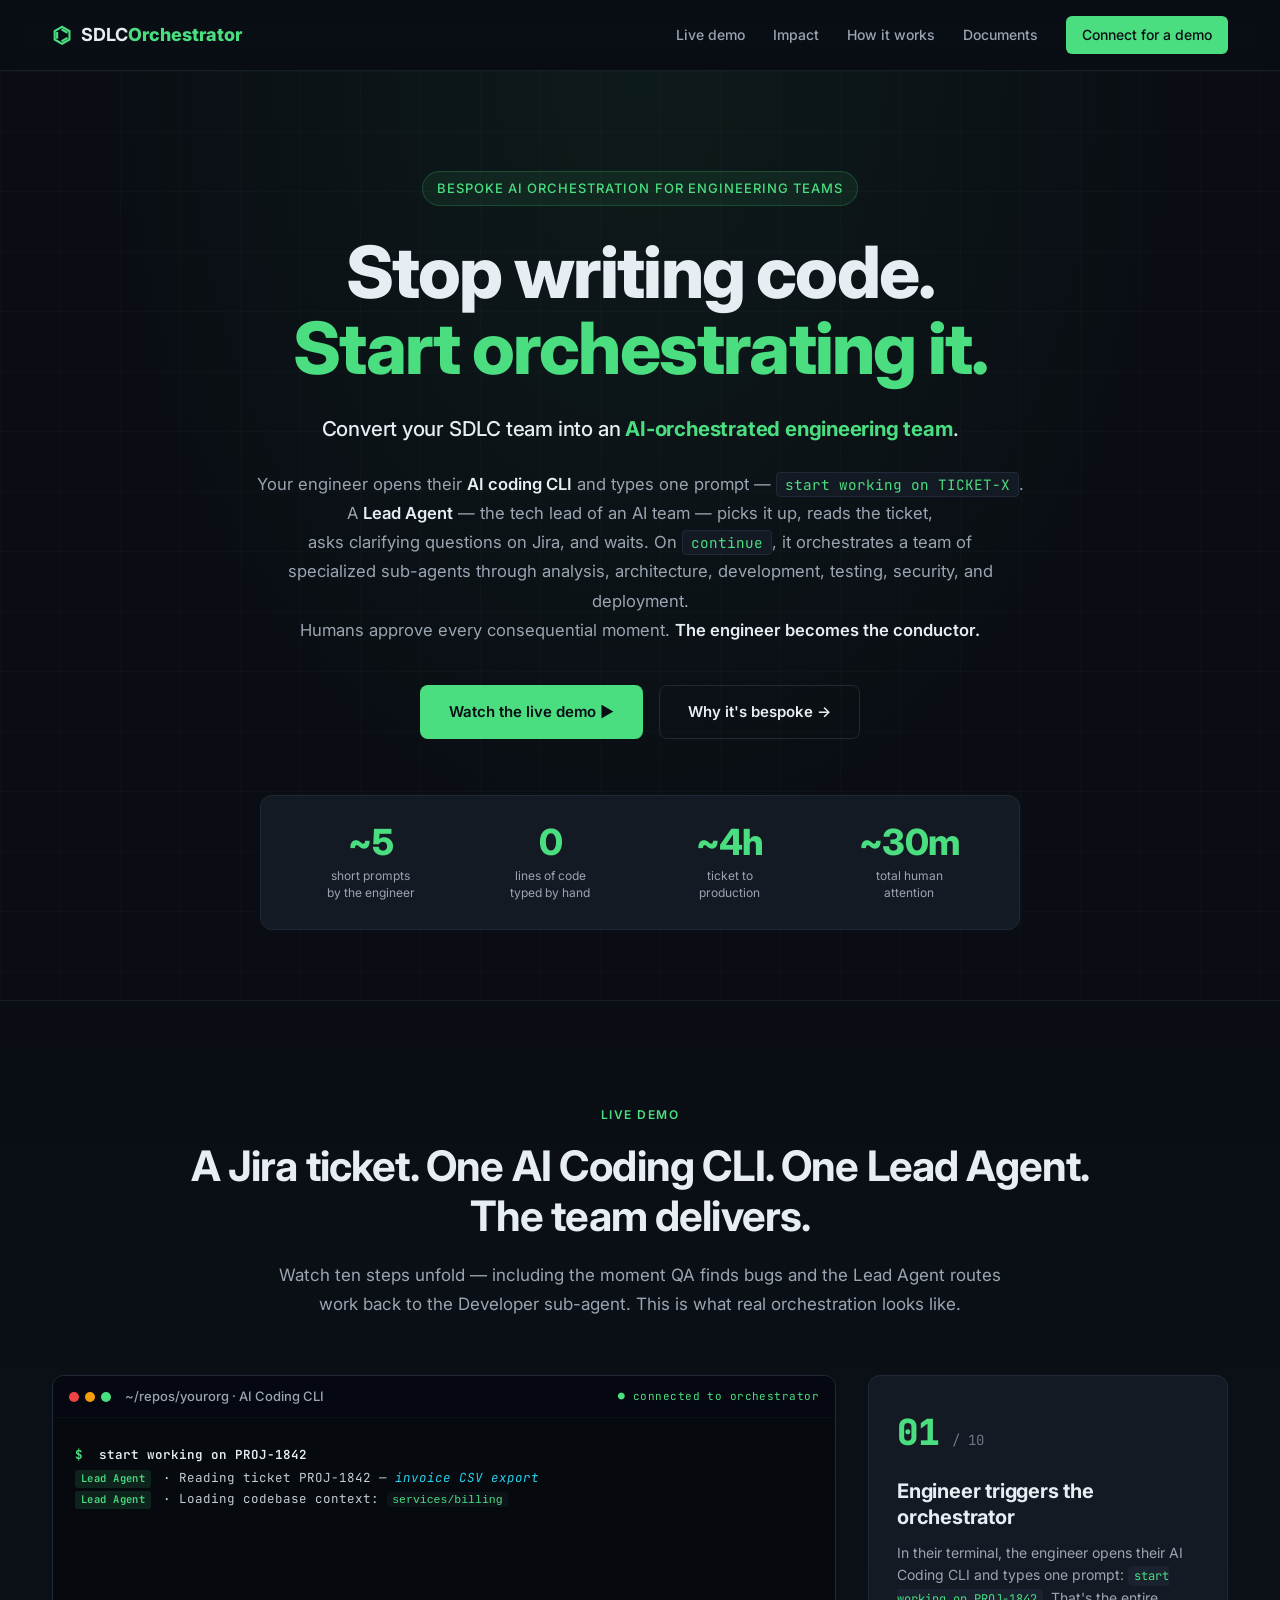
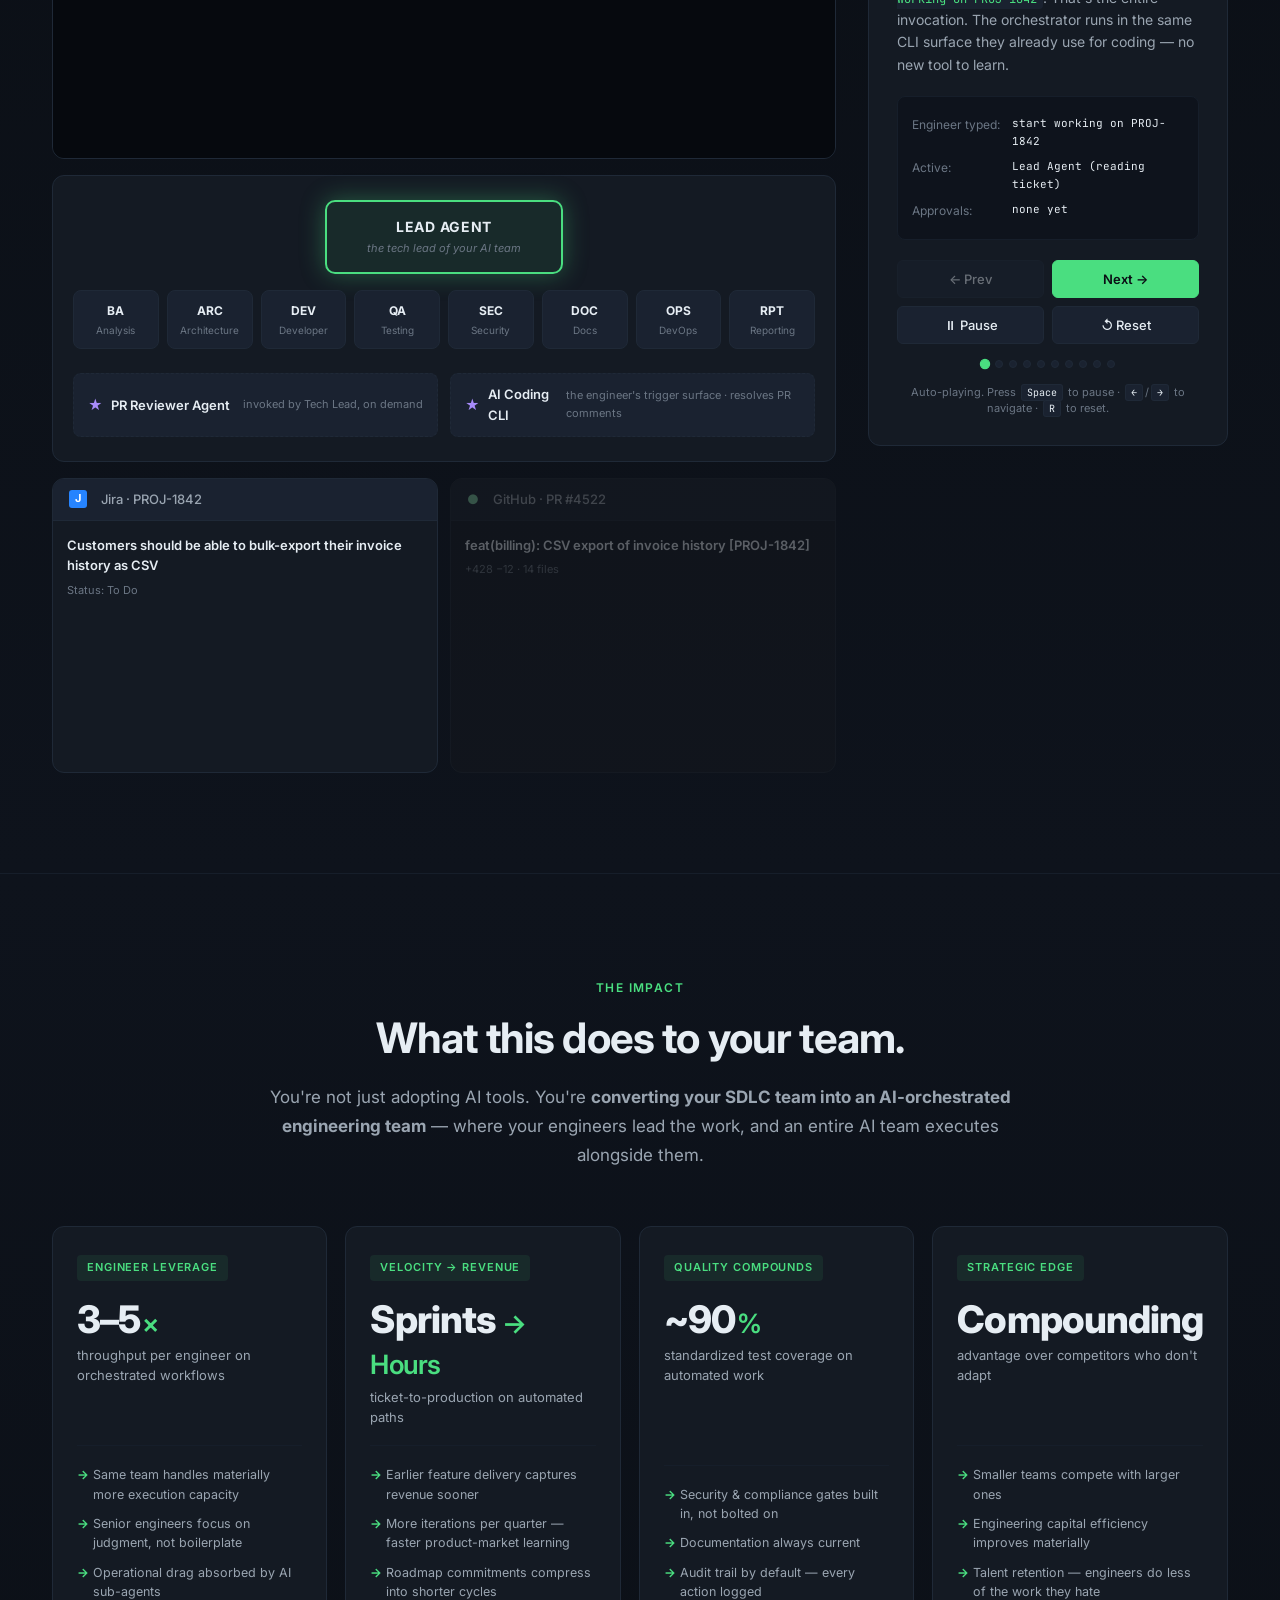
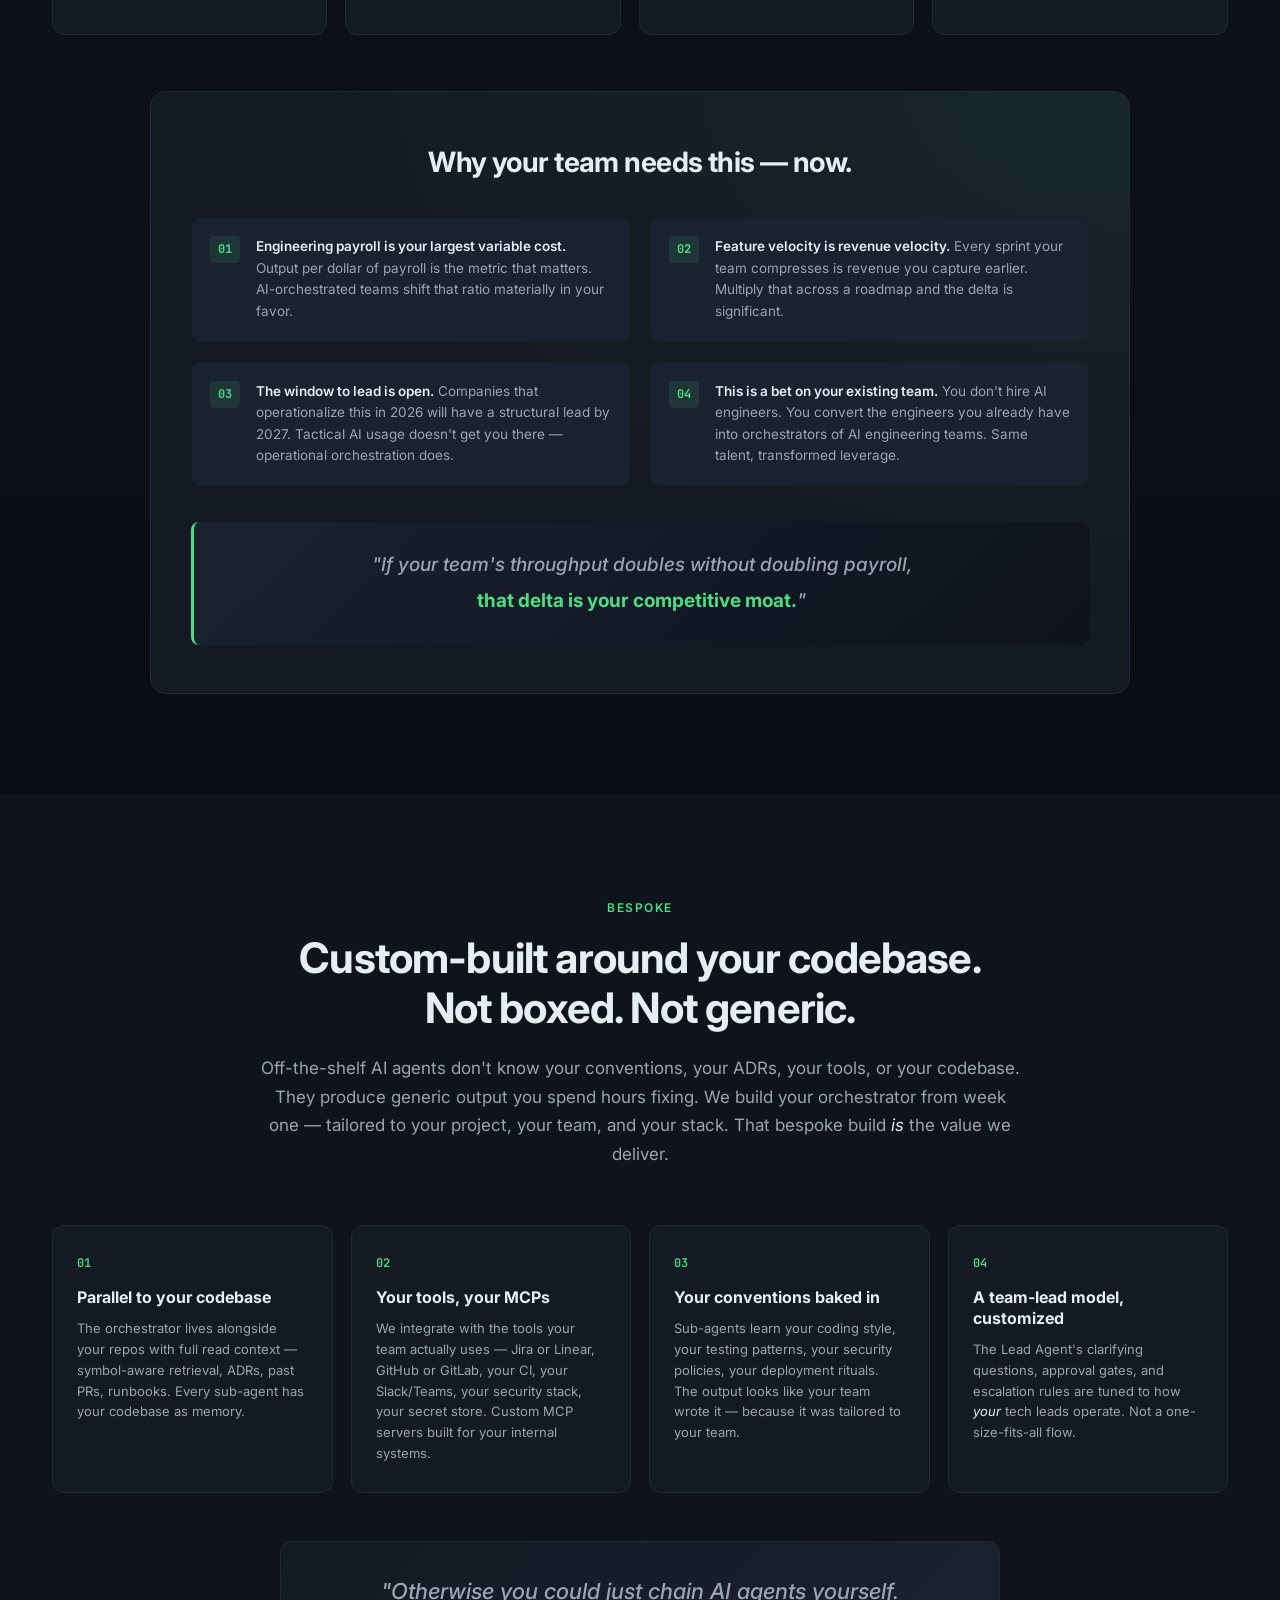
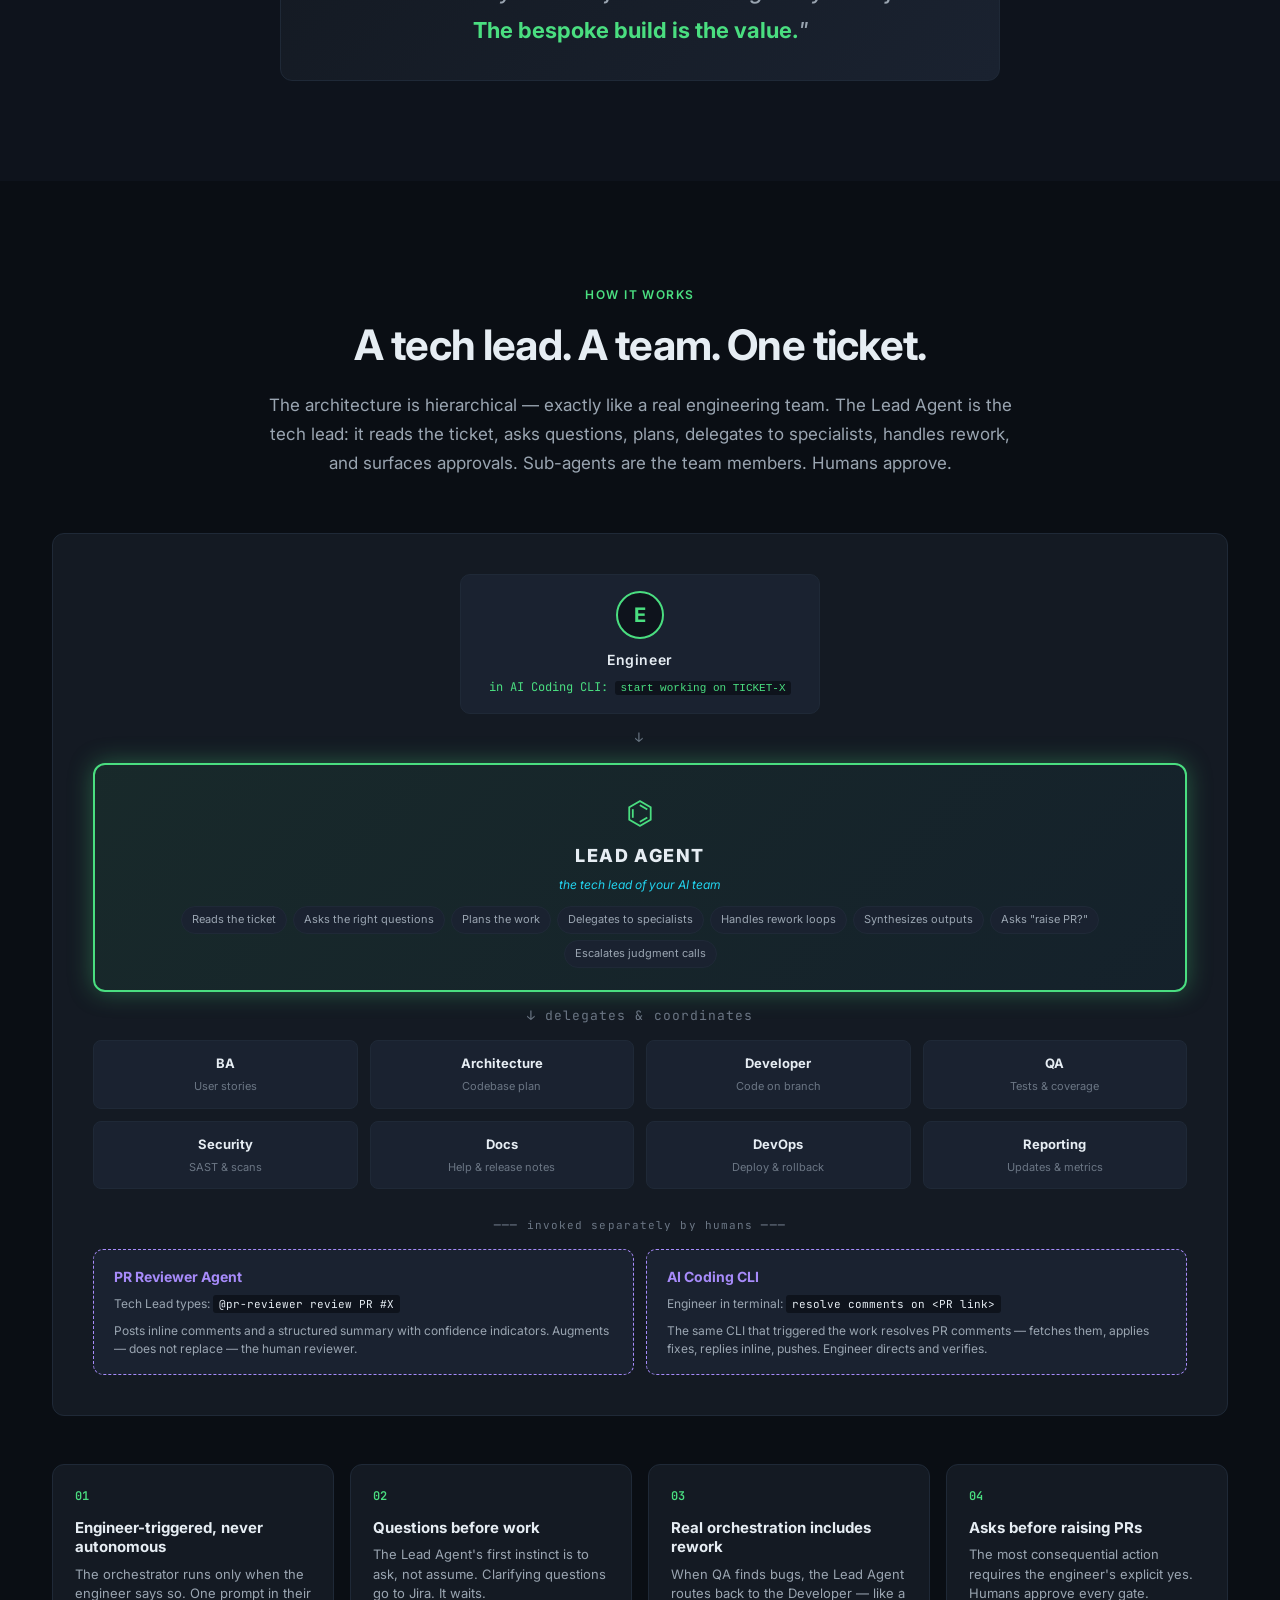
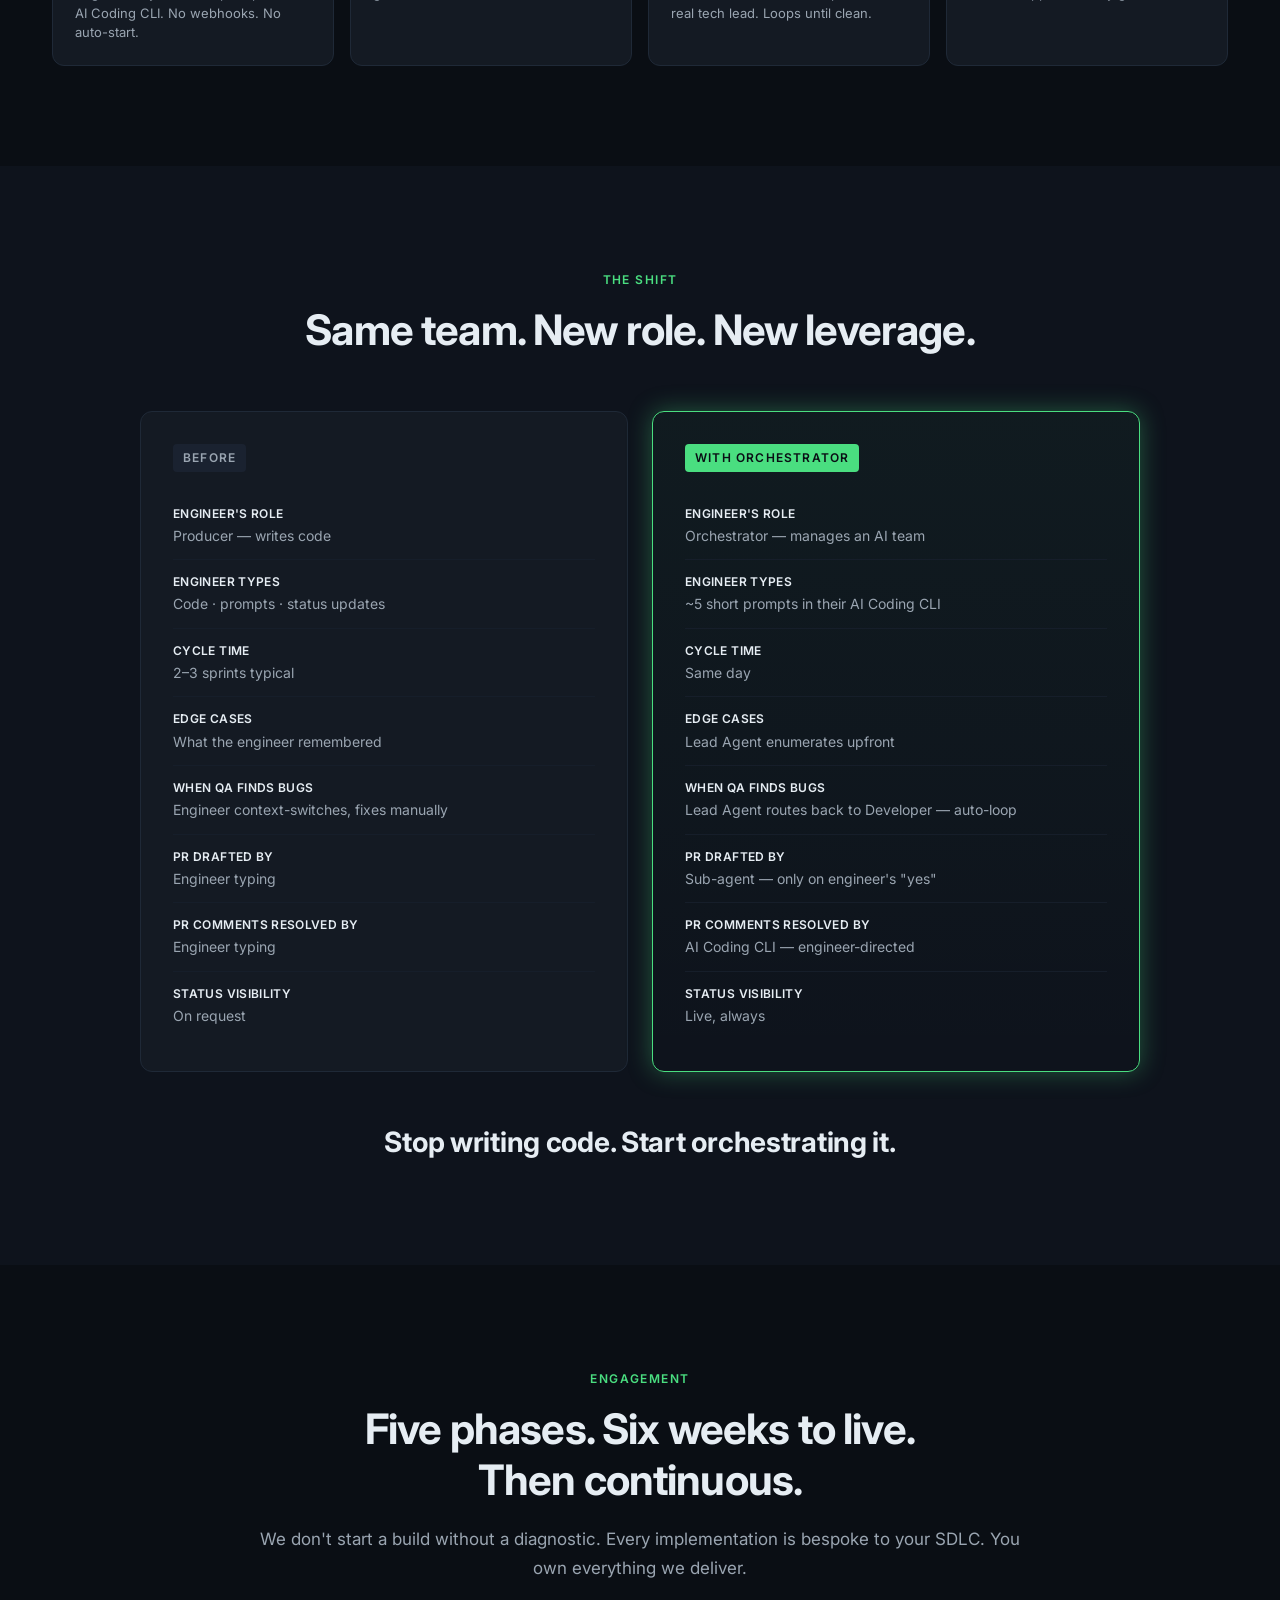
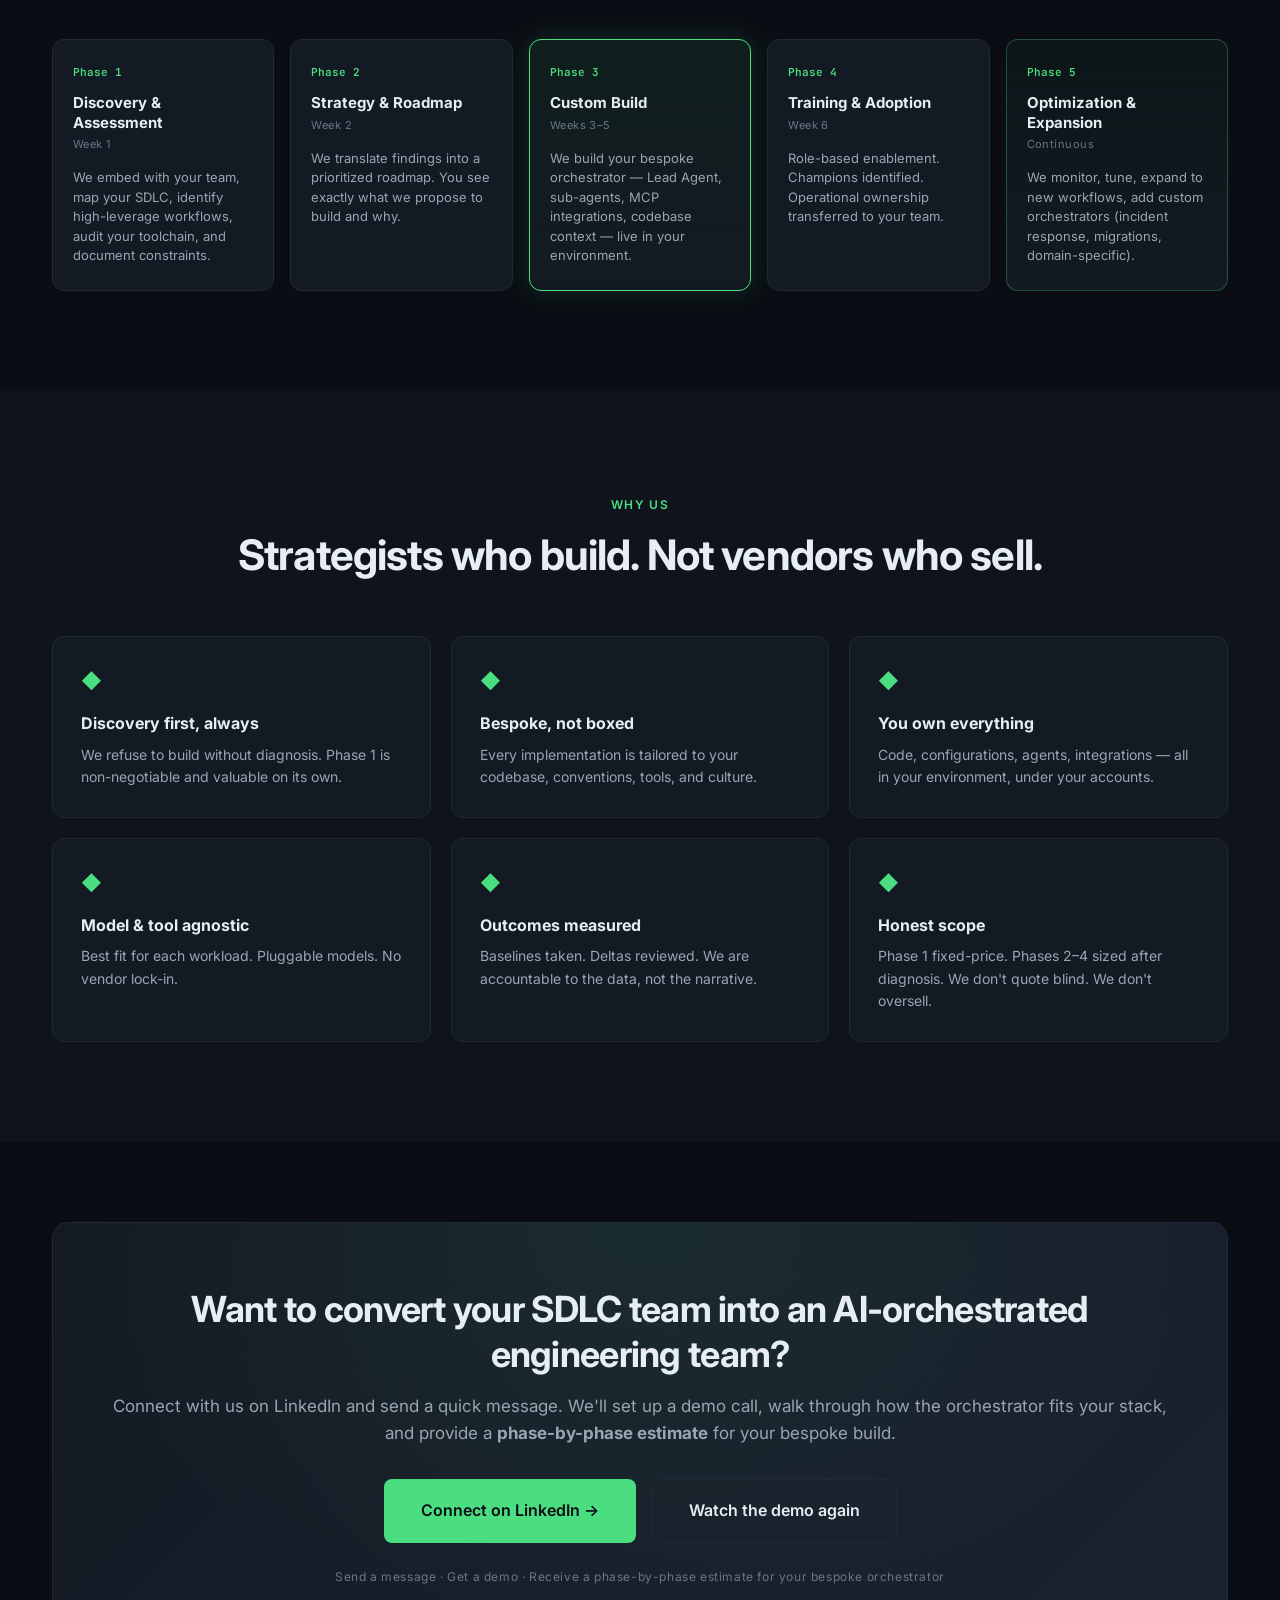
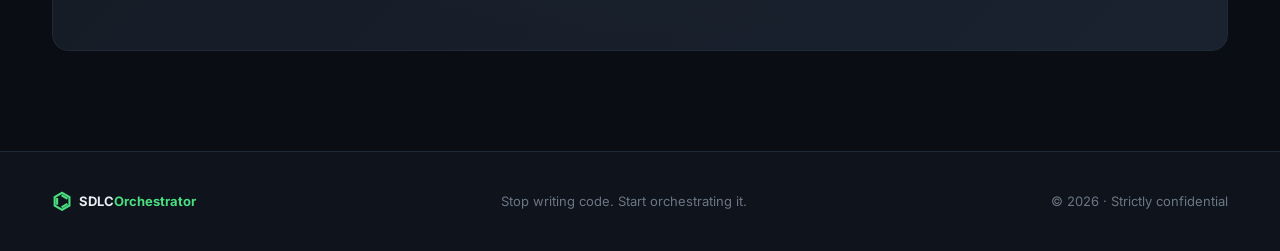
==== commit 0ac823d3: "Replace workshop CTAs with LinkedIn connect flow - All "Book a workshop" CTAs now link to LinkedIn (" ====
--- a/docs/index.html
+++ b/docs/index.html
@@ -24,7 +24,7 @@
         <a href="#impact">Impact</a>
         <a href="#how">How it works</a>
         <a href="library.html">Documents</a>
-        <a href="#contact" class="nav-cta">Book a workshop</a>
+        <a href="https://www.linkedin.com/in/harshpatel4905/" target="_blank" rel="noopener" class="nav-cta">Connect for a demo</a>
       </div>
     </div>
   </nav>
@@ -705,13 +705,13 @@
   <section id="contact" class="section cta-section">
     <div class="container">
       <div class="cta-card">
-        <h2 class="cta-title">Want your engineers to stop writing code and start orchestrating it?</h2>
-        <p class="cta-sub">Start with a half-day diagnostic workshop. Fixed scope. Fixed price. Valuable whether or not you continue.</p>
+        <h2 class="cta-title">Want to convert your SDLC team into an AI-orchestrated engineering team?</h2>
+        <p class="cta-sub">Connect with us on LinkedIn and send a quick message. We'll set up a demo call, walk through how the orchestrator fits your stack, and provide a <strong>phase-by-phase estimate</strong> for your bespoke build.</p>
         <div class="cta-actions">
-          <a href="mailto:hello@example.com?subject=SDLC%20Orchestrator%20-%20Diagnostic%20Workshop" class="btn btn-primary btn-lg">Book the workshop →</a>
+          <a href="https://www.linkedin.com/in/harshpatel4905/" target="_blank" rel="noopener" class="btn btn-primary btn-lg">Connect on LinkedIn →</a>
           <a href="#demo" class="btn btn-ghost btn-lg">Watch the demo again</a>
         </div>
-        <div class="cta-foot">Bespoke AI Orchestration · Built for your codebase, your tools, your team</div>
+        <div class="cta-foot">Send a message · Get a demo · Receive a phase-by-phase estimate for your bespoke orchestrator</div>
       </div>
     </div>
   </section>
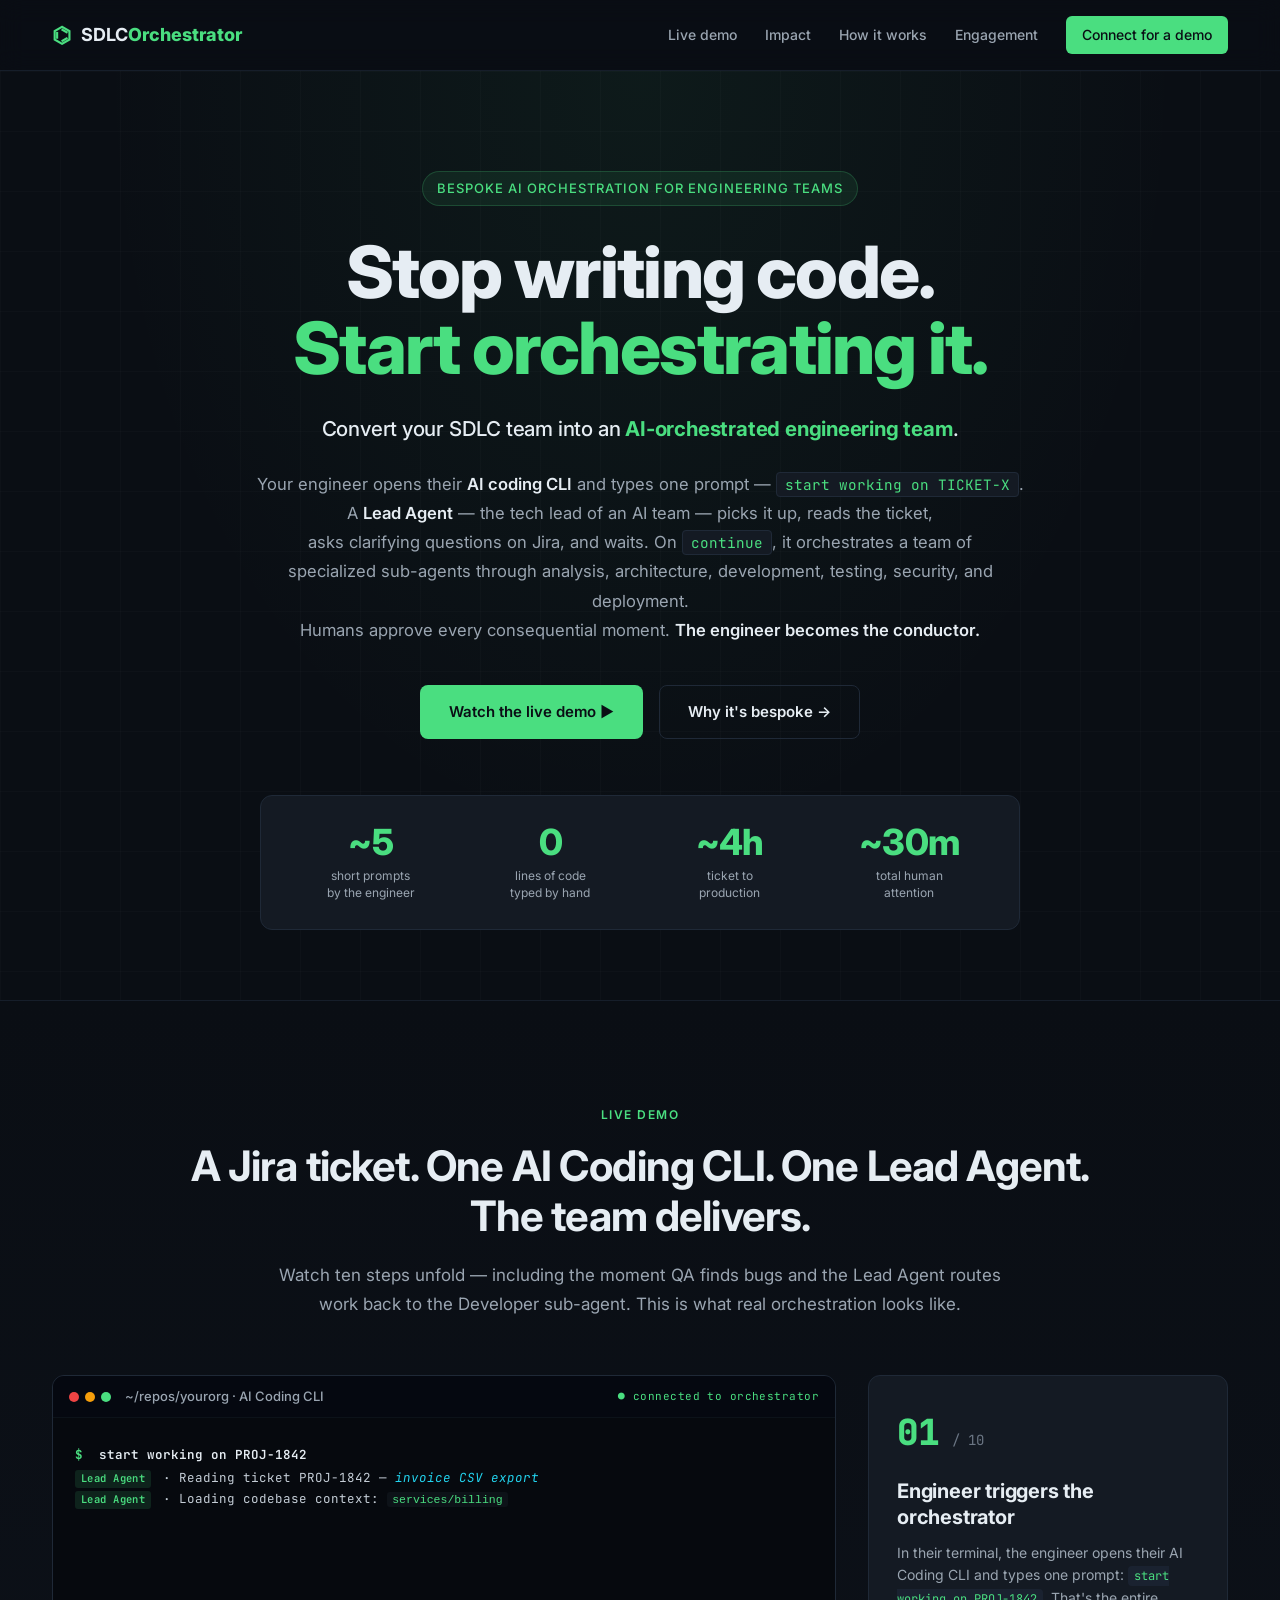
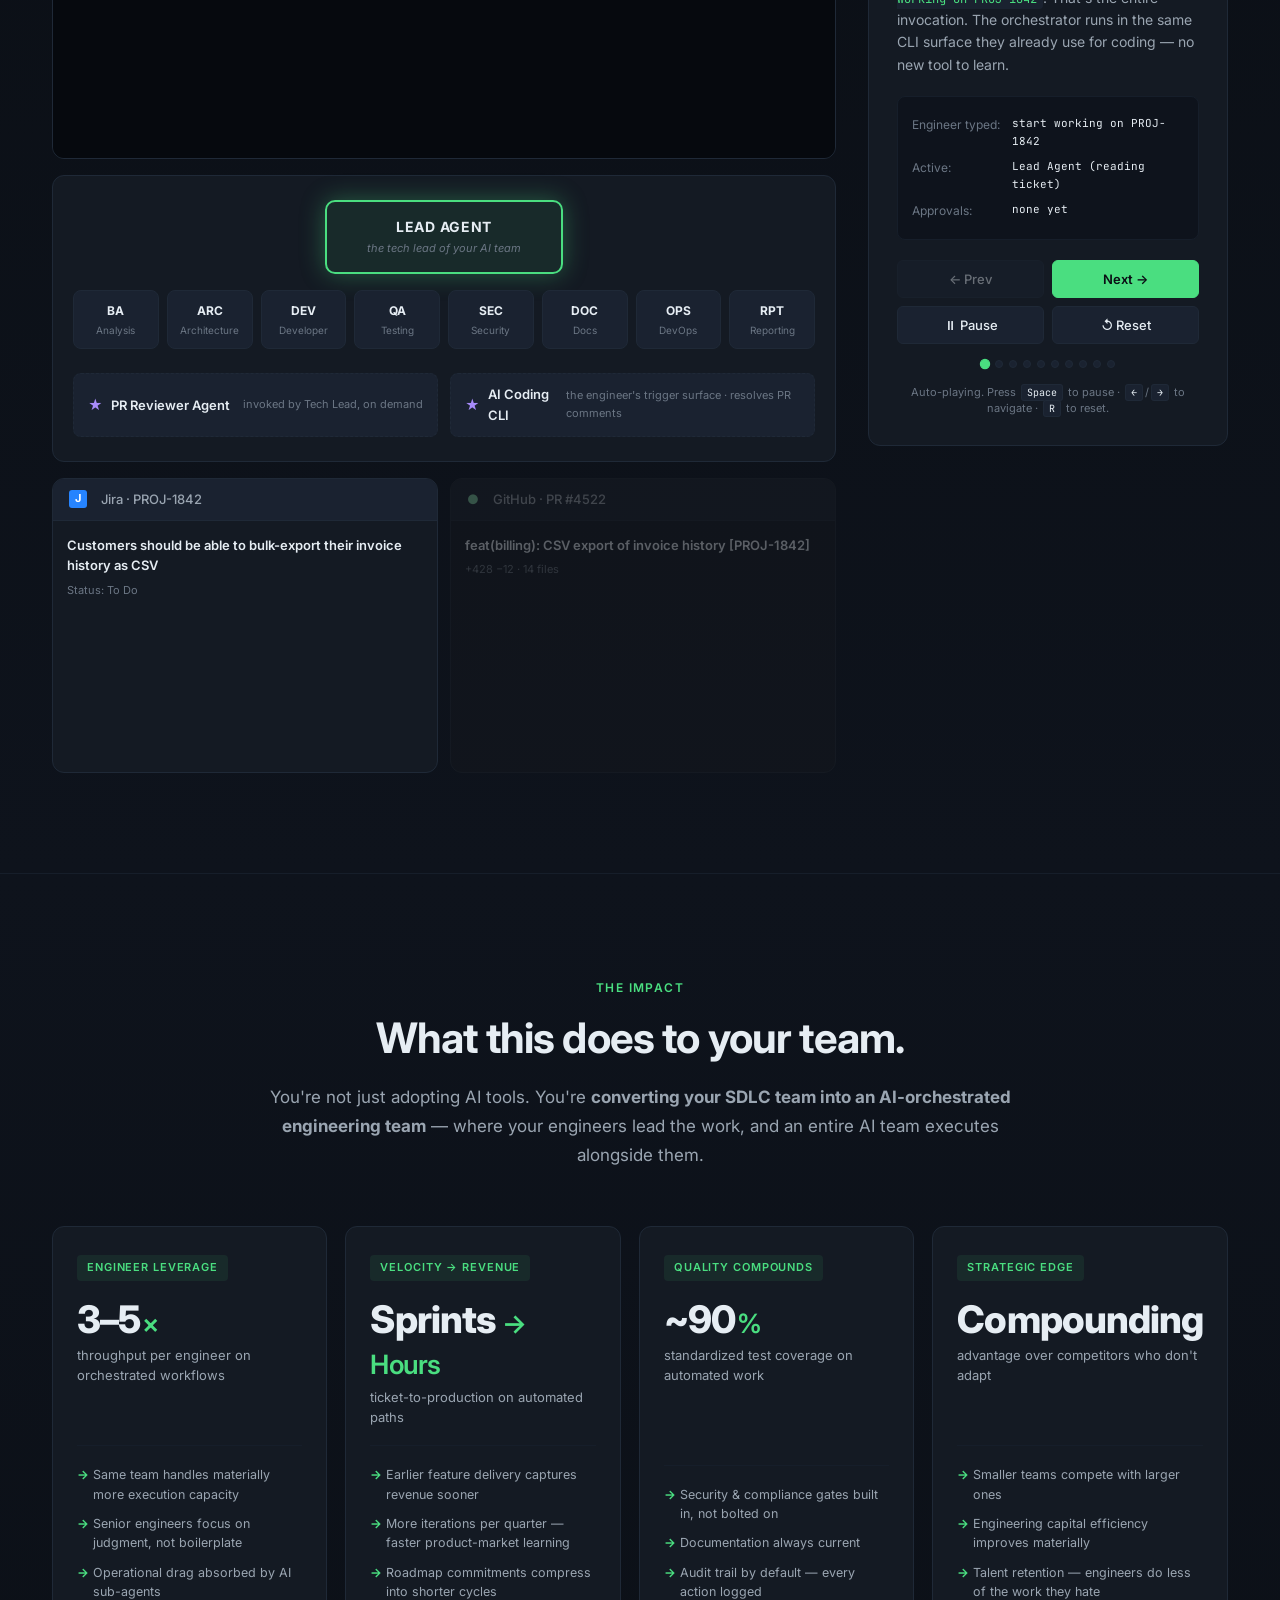
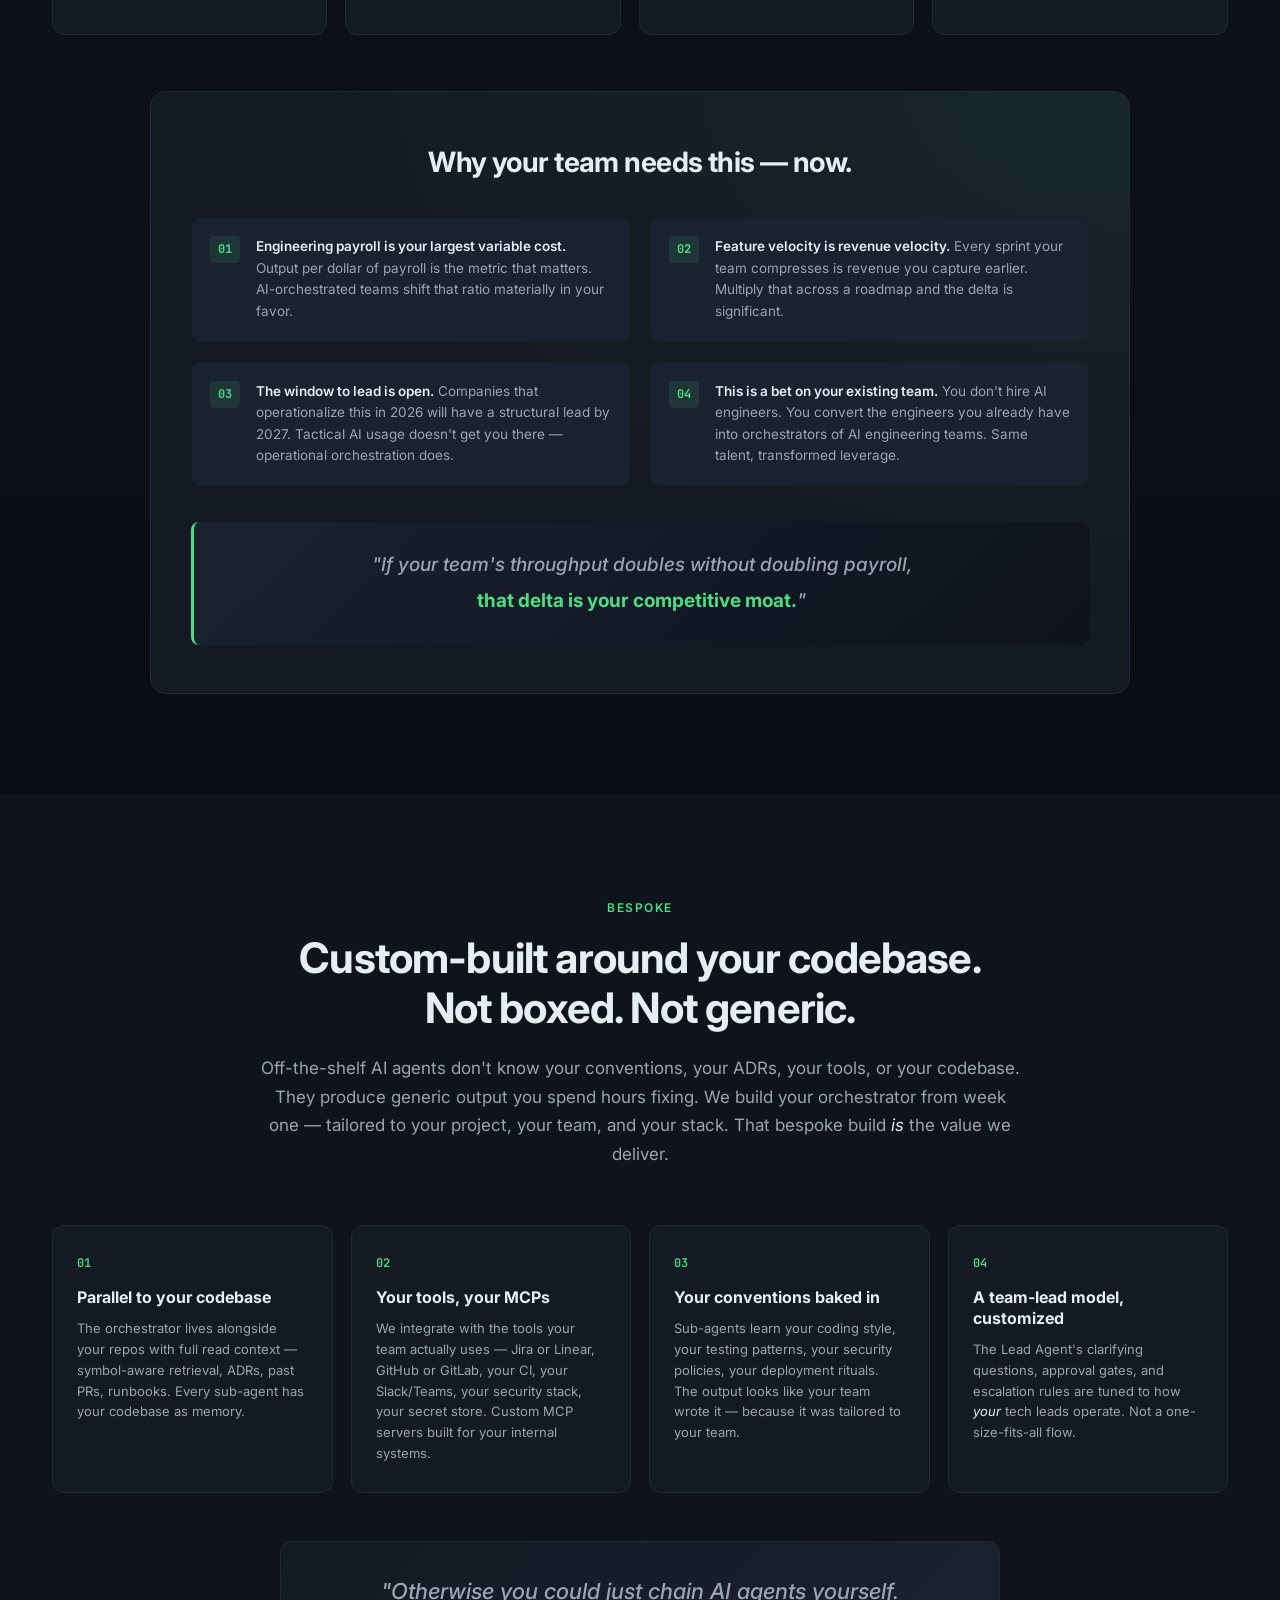
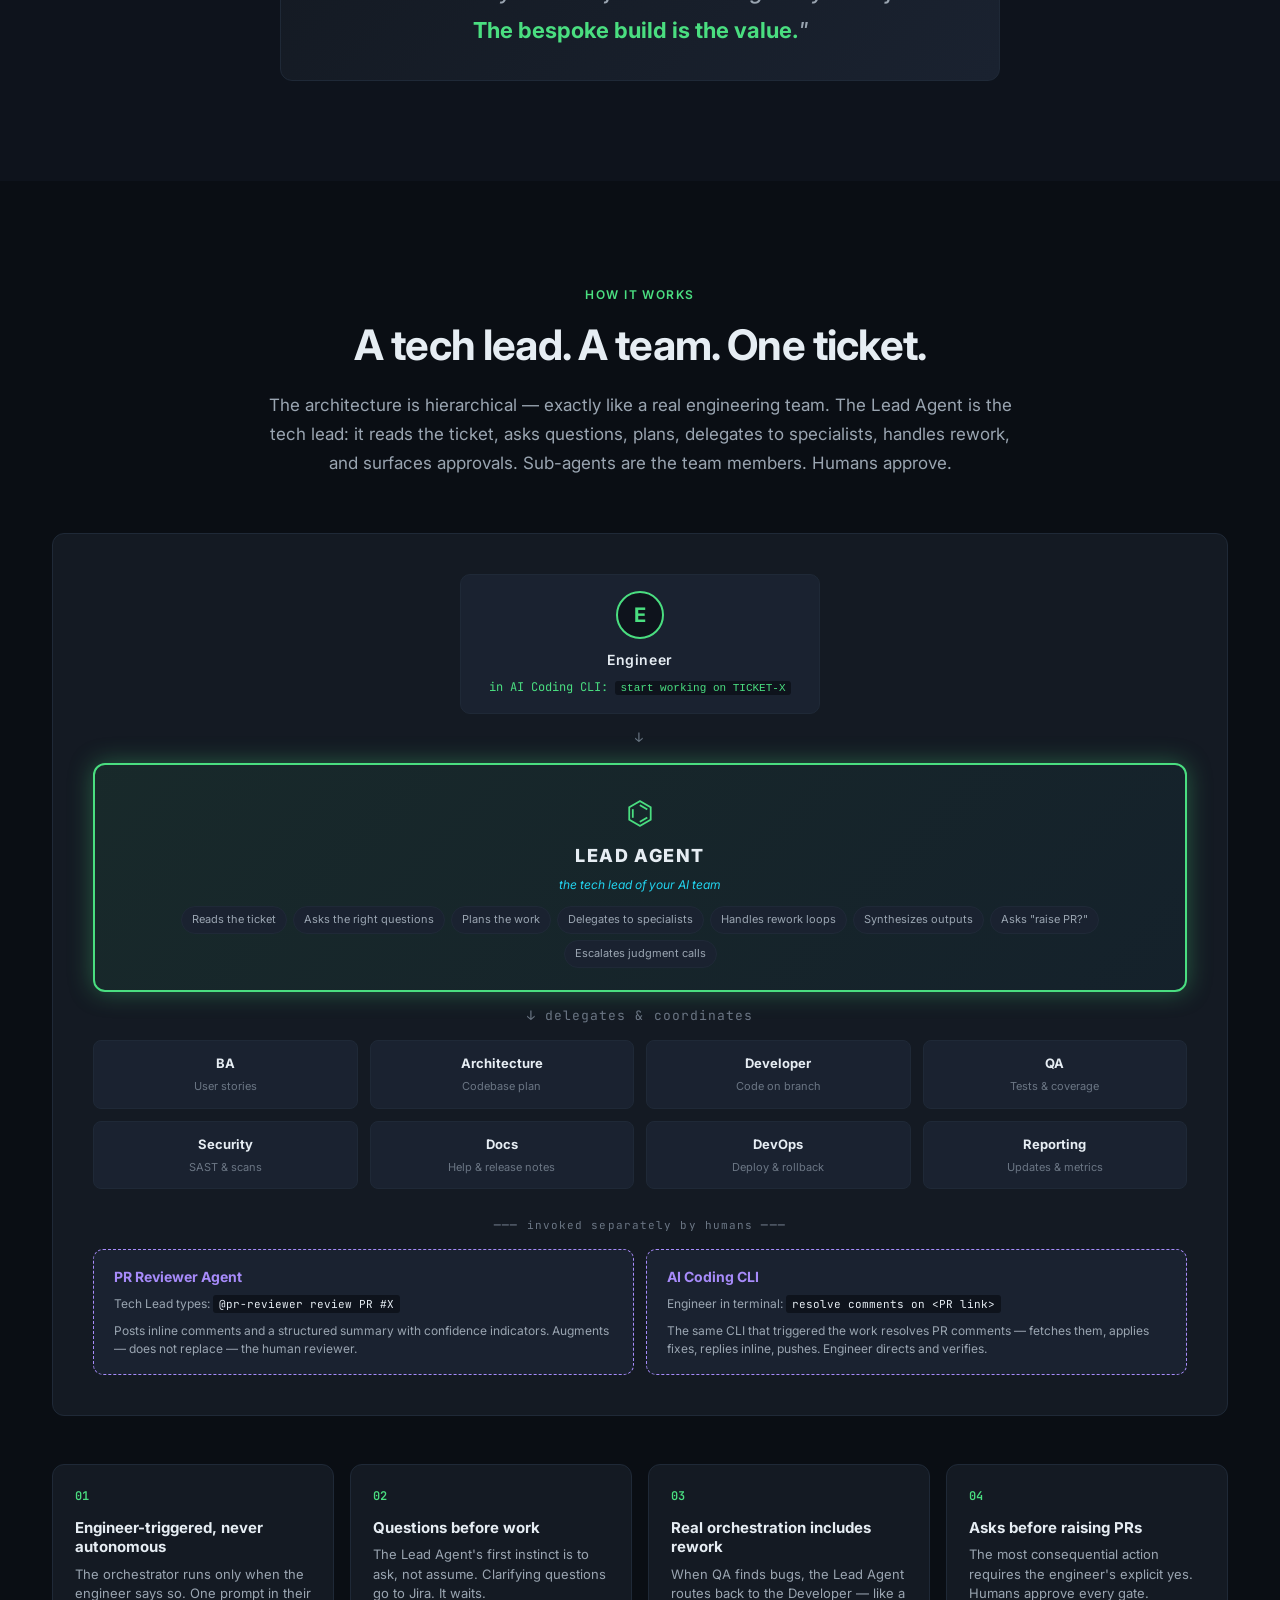
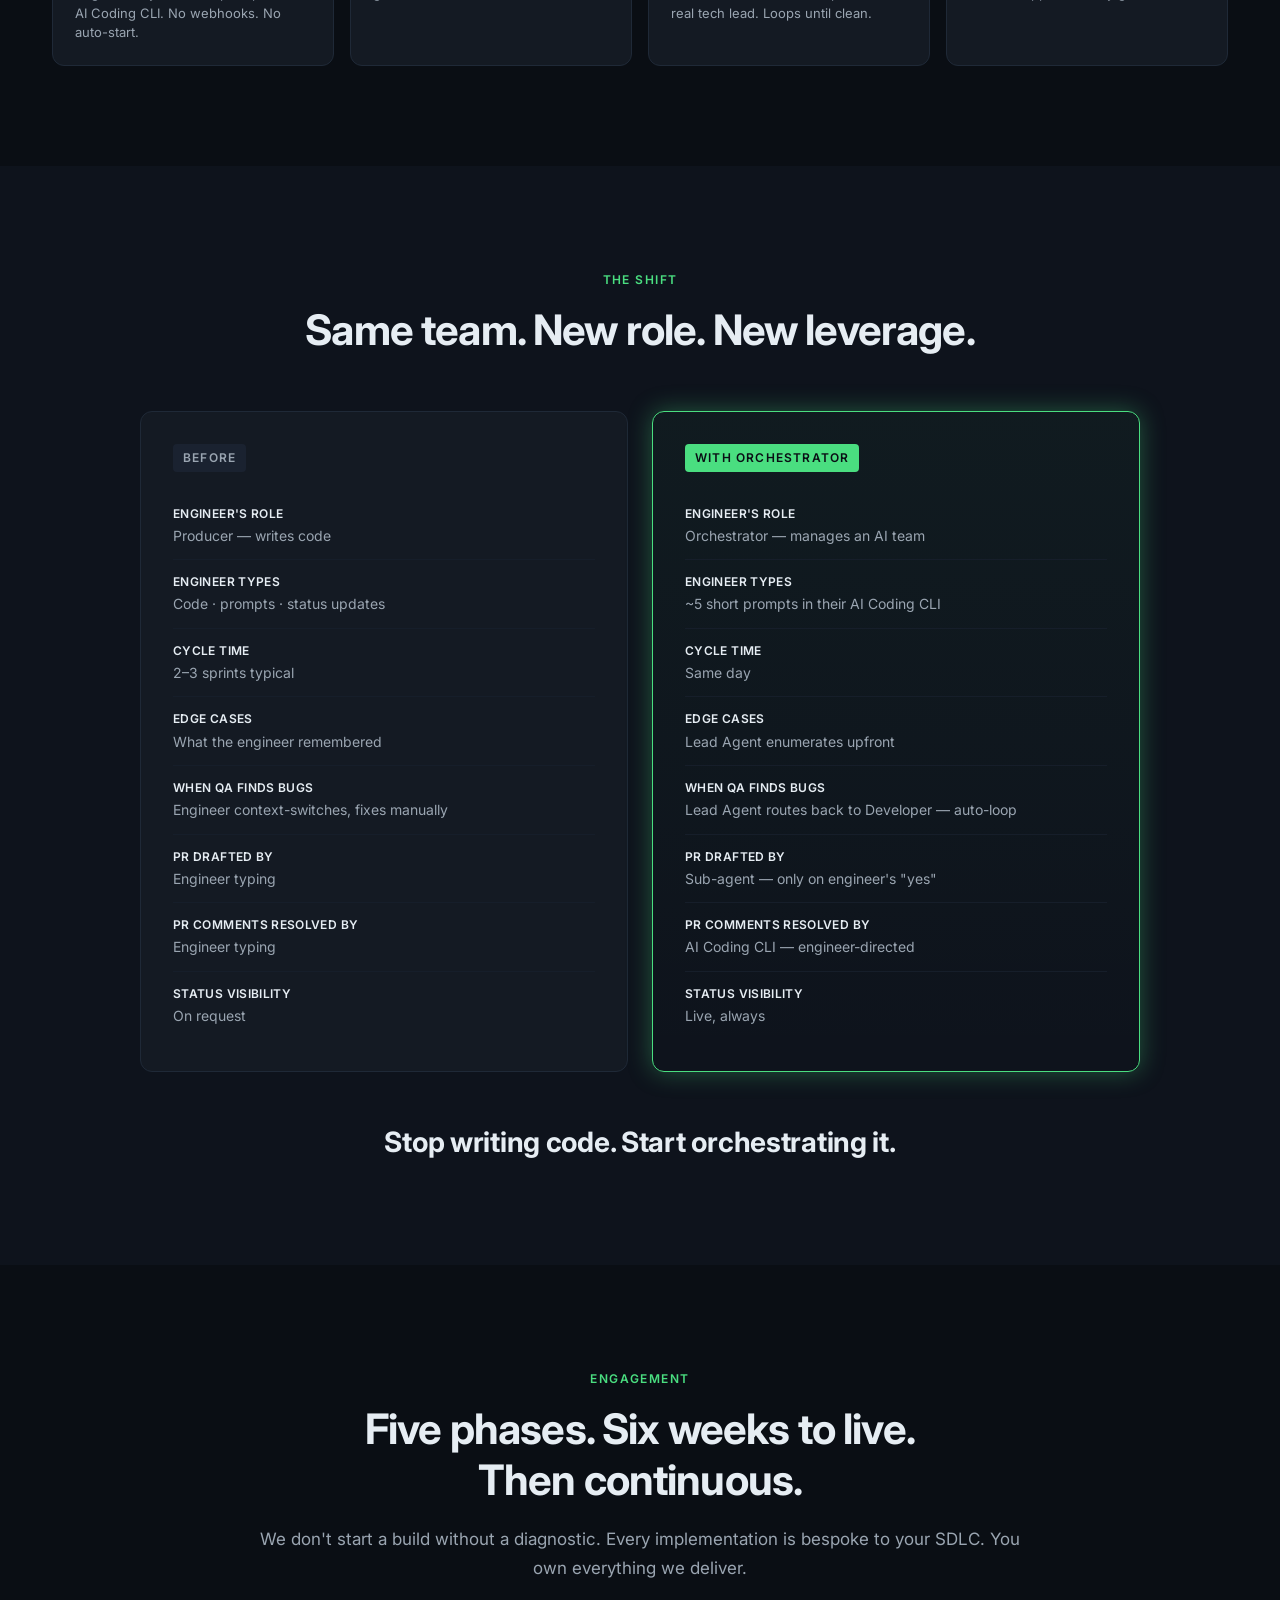
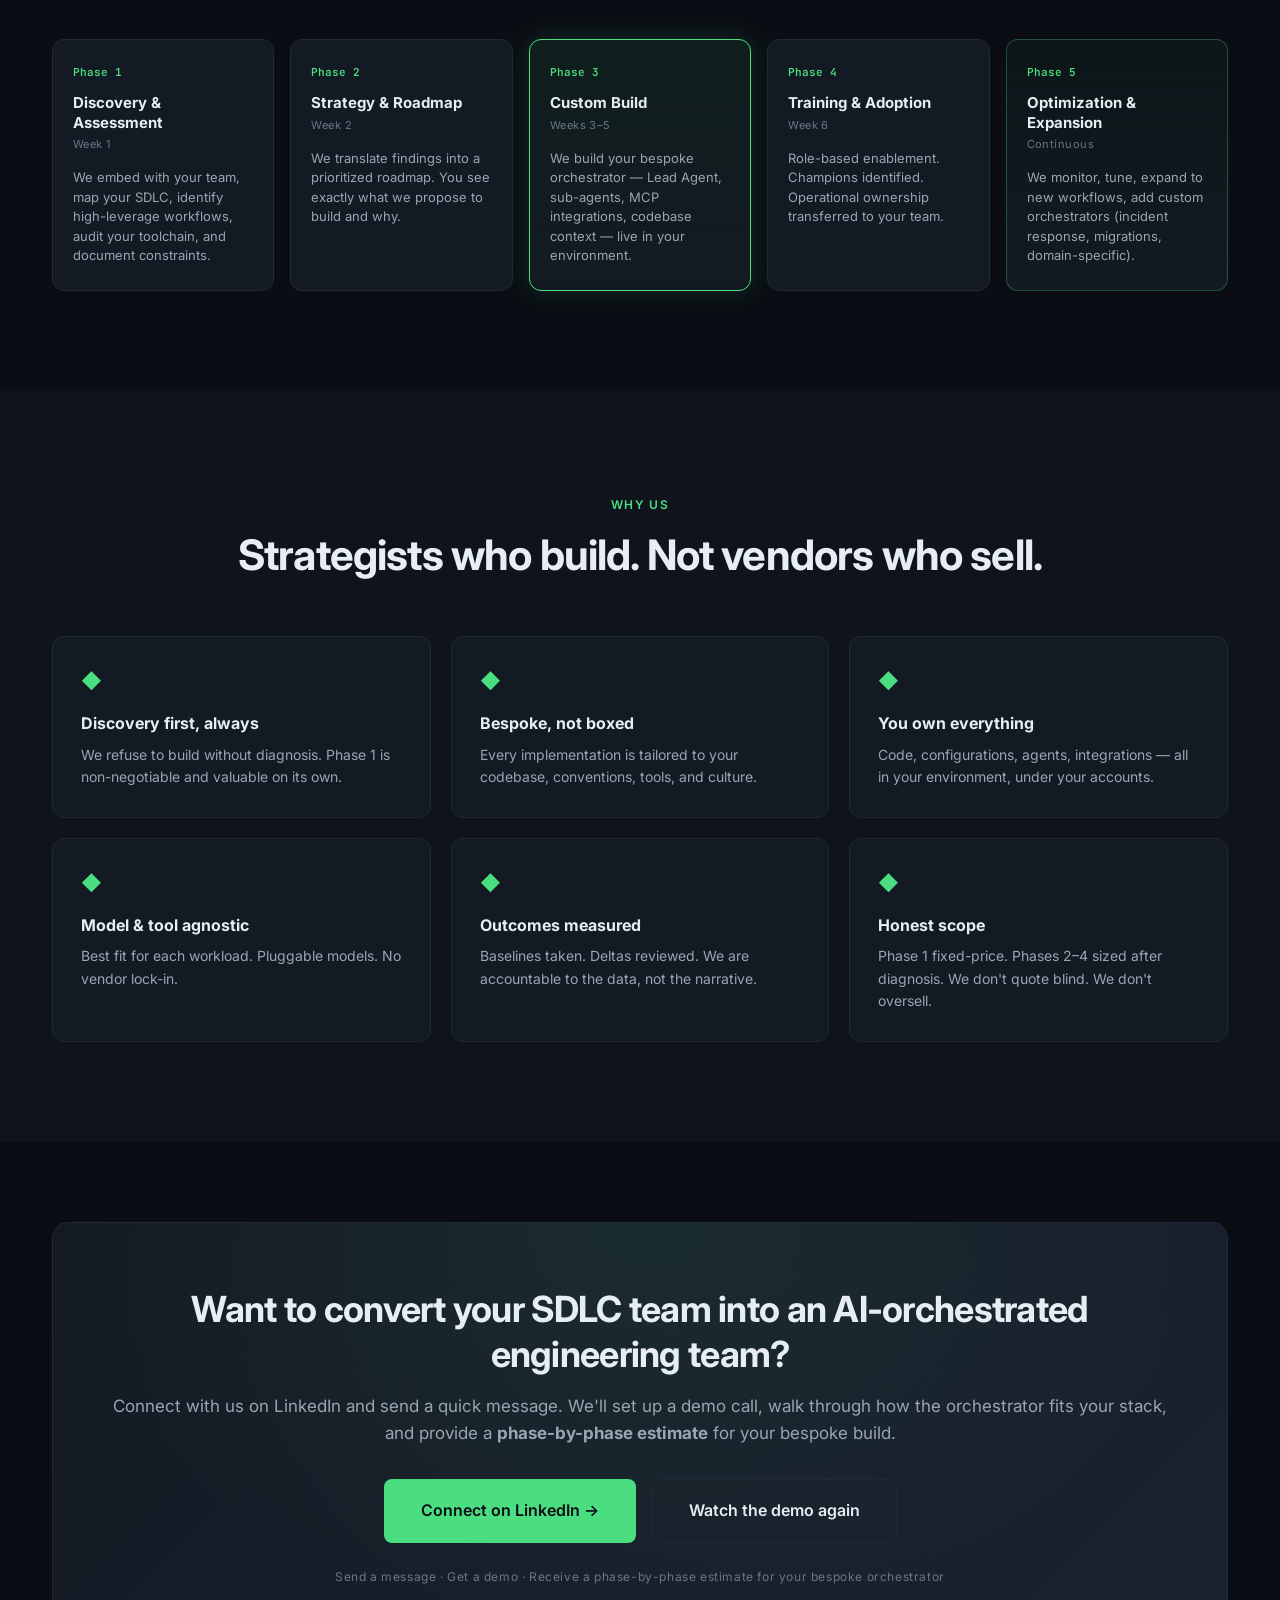
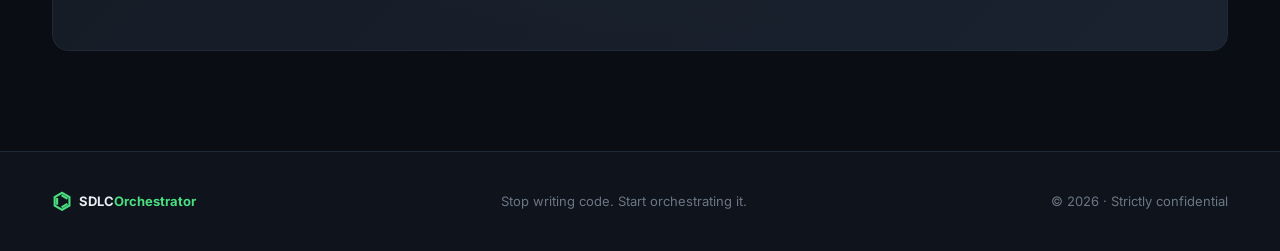
==== commit b06e8632: "Separate internal docs from public website - Move 6 doc HTMLs (library/proposal/architecture/demo/di" ====
--- a/docs/index.html
+++ b/docs/index.html
@@ -23,7 +23,7 @@
         <a href="#demo">Live demo</a>
         <a href="#impact">Impact</a>
         <a href="#how">How it works</a>
-        <a href="library.html">Documents</a>
+        <a href="#phases">Engagement</a>
         <a href="https://www.linkedin.com/in/harshpatel4905/" target="_blank" rel="noopener" class="nav-cta">Connect for a demo</a>
       </div>
     </div>
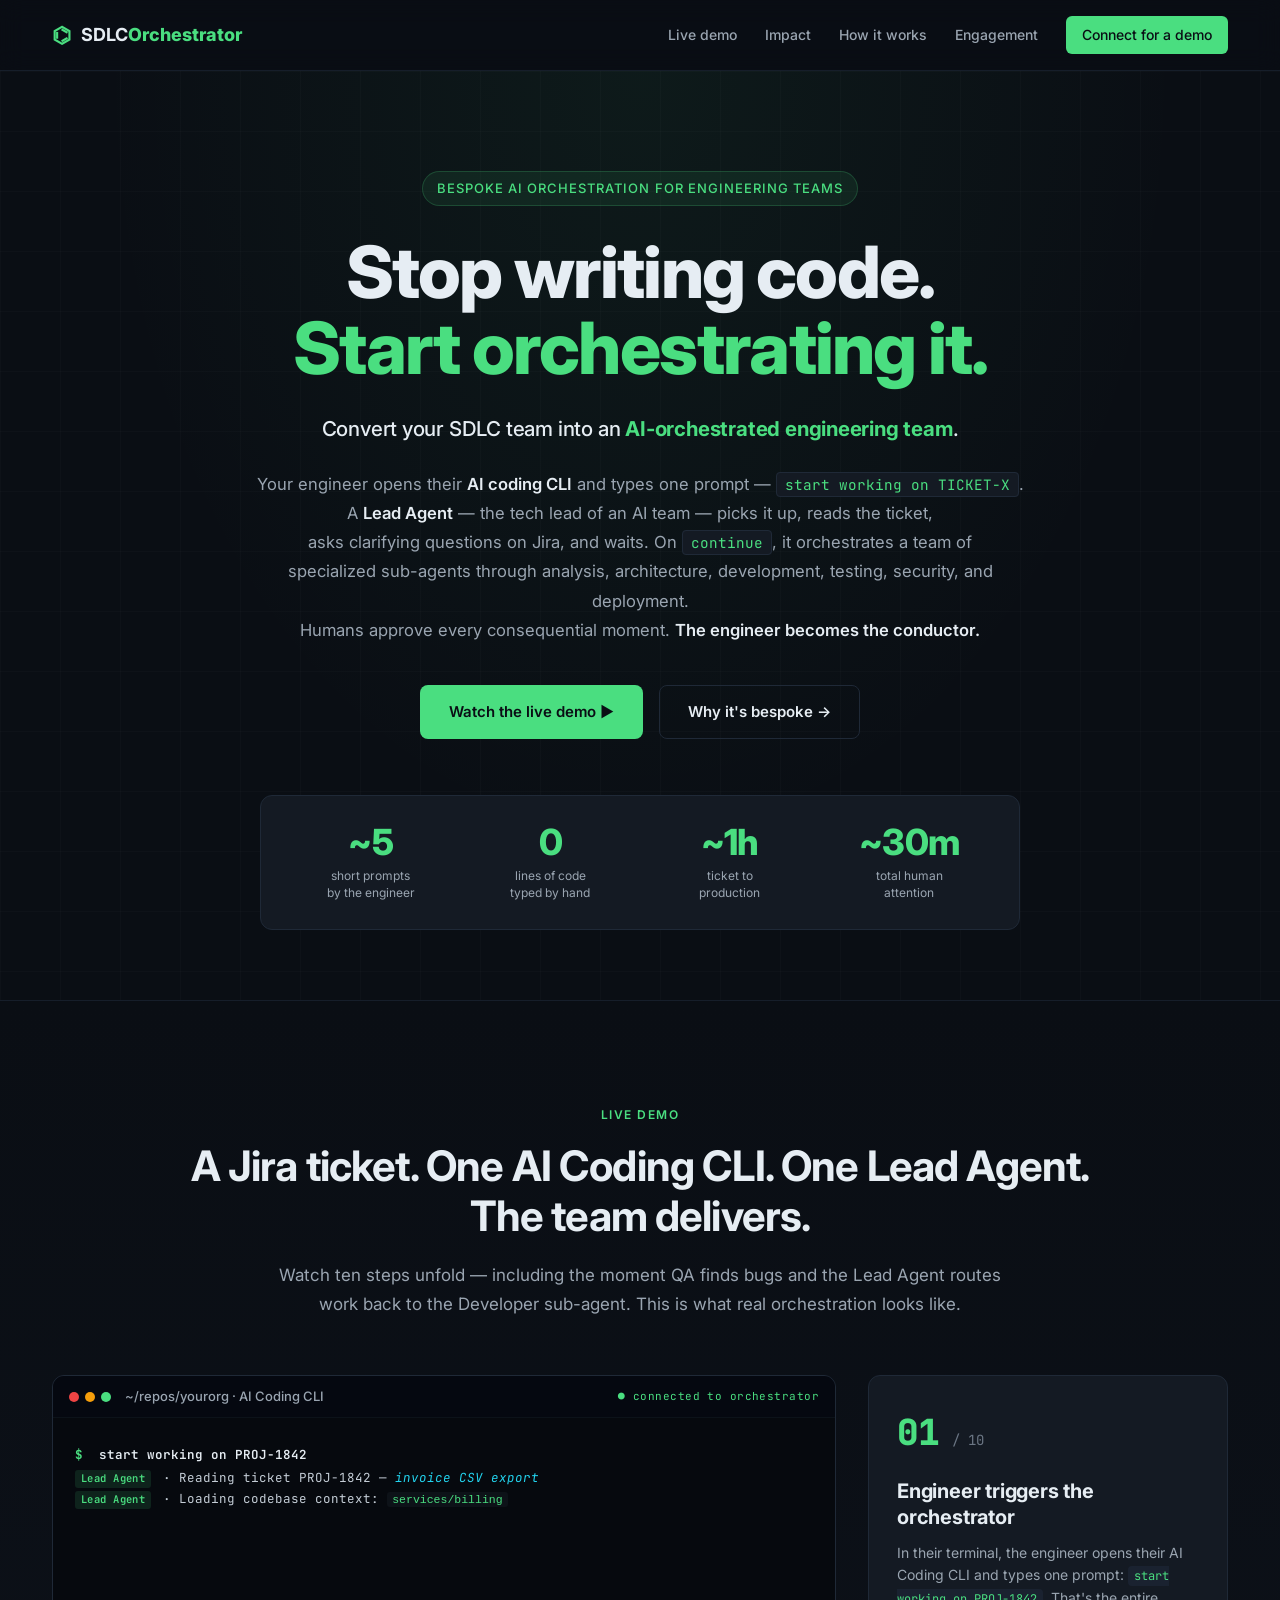
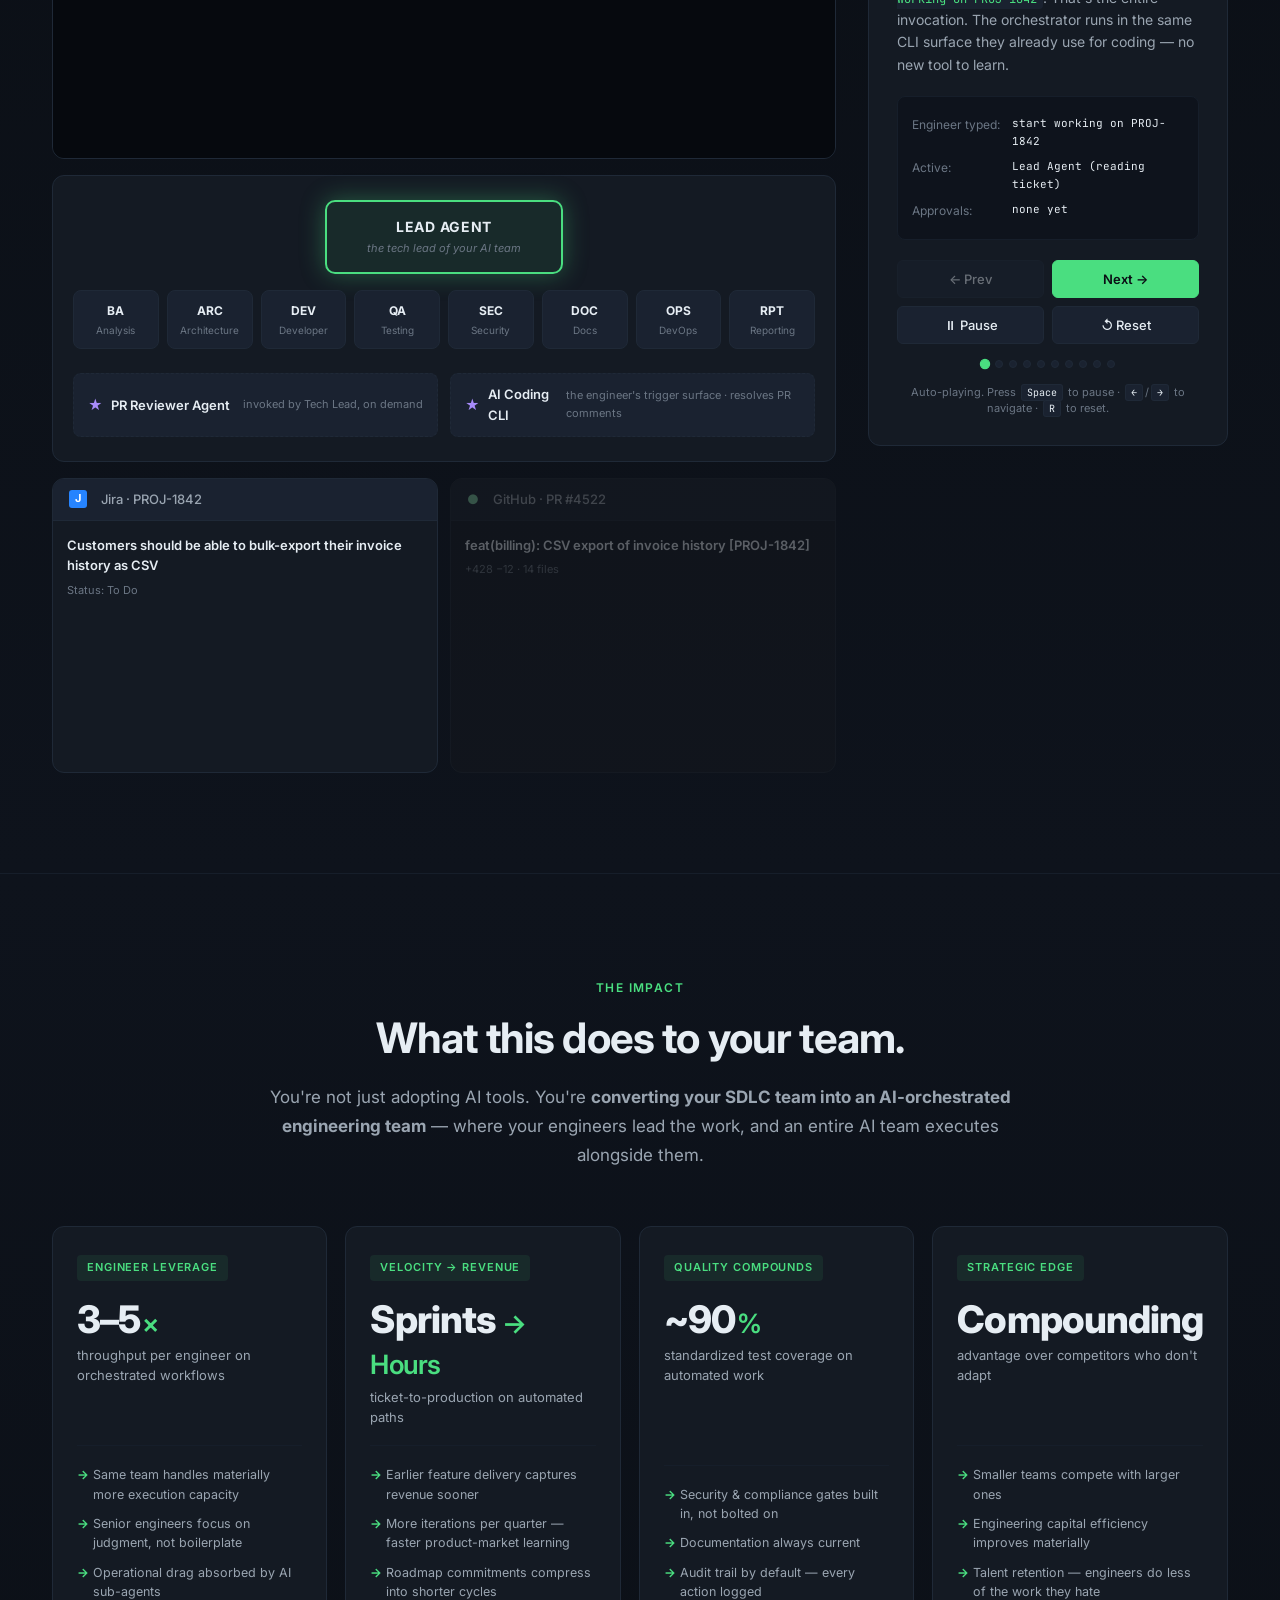
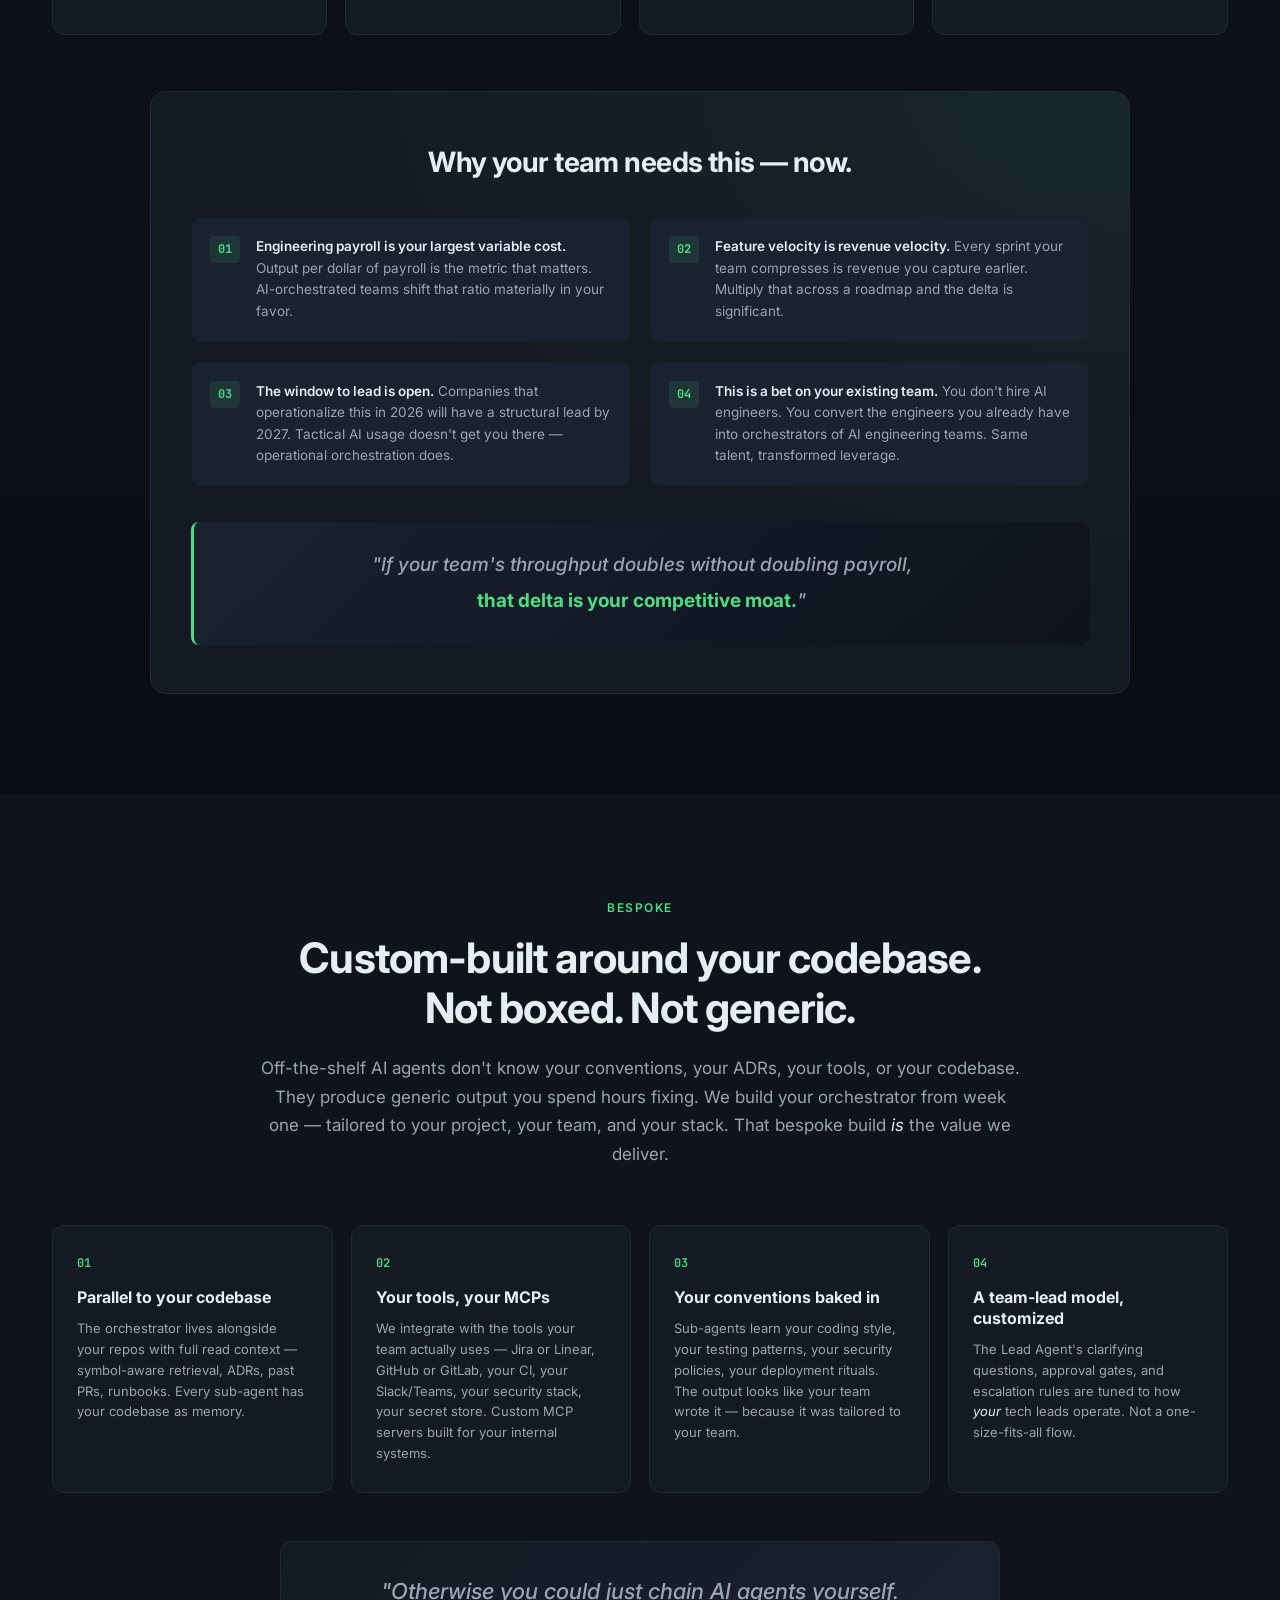
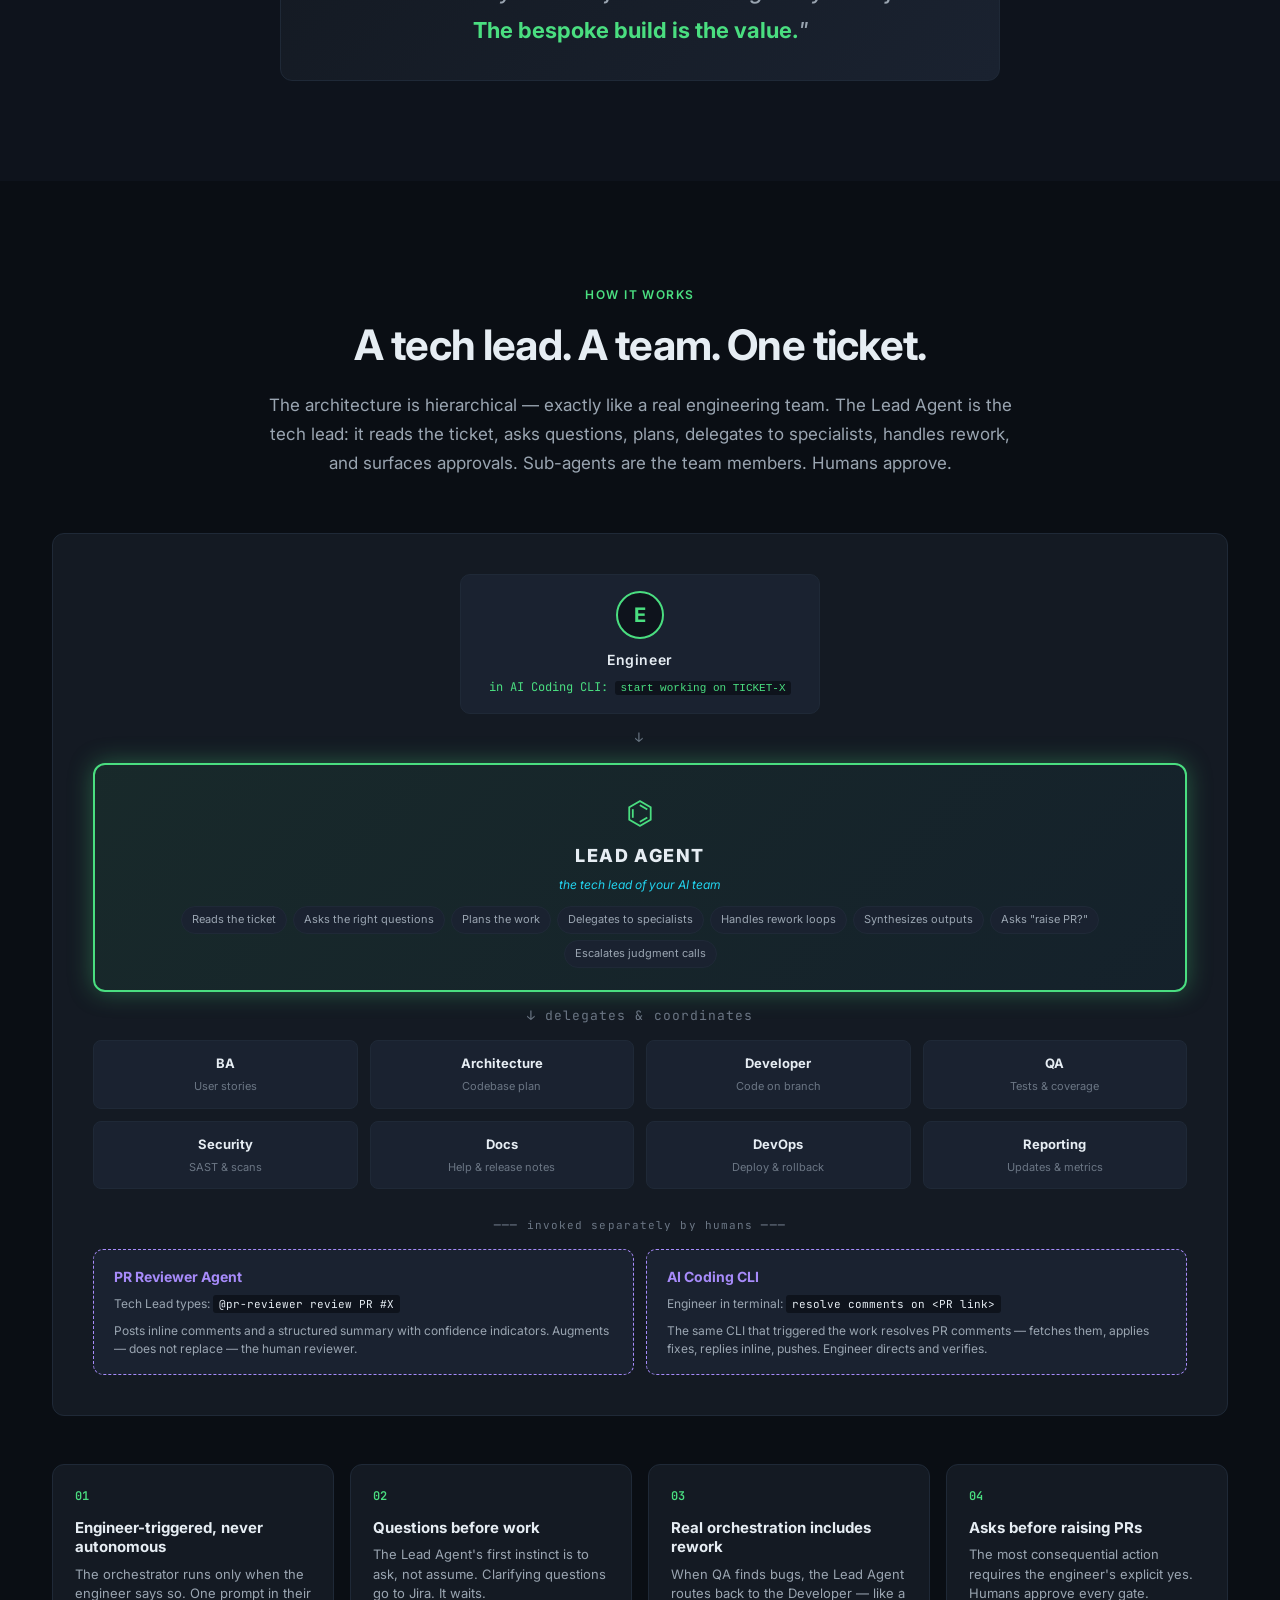
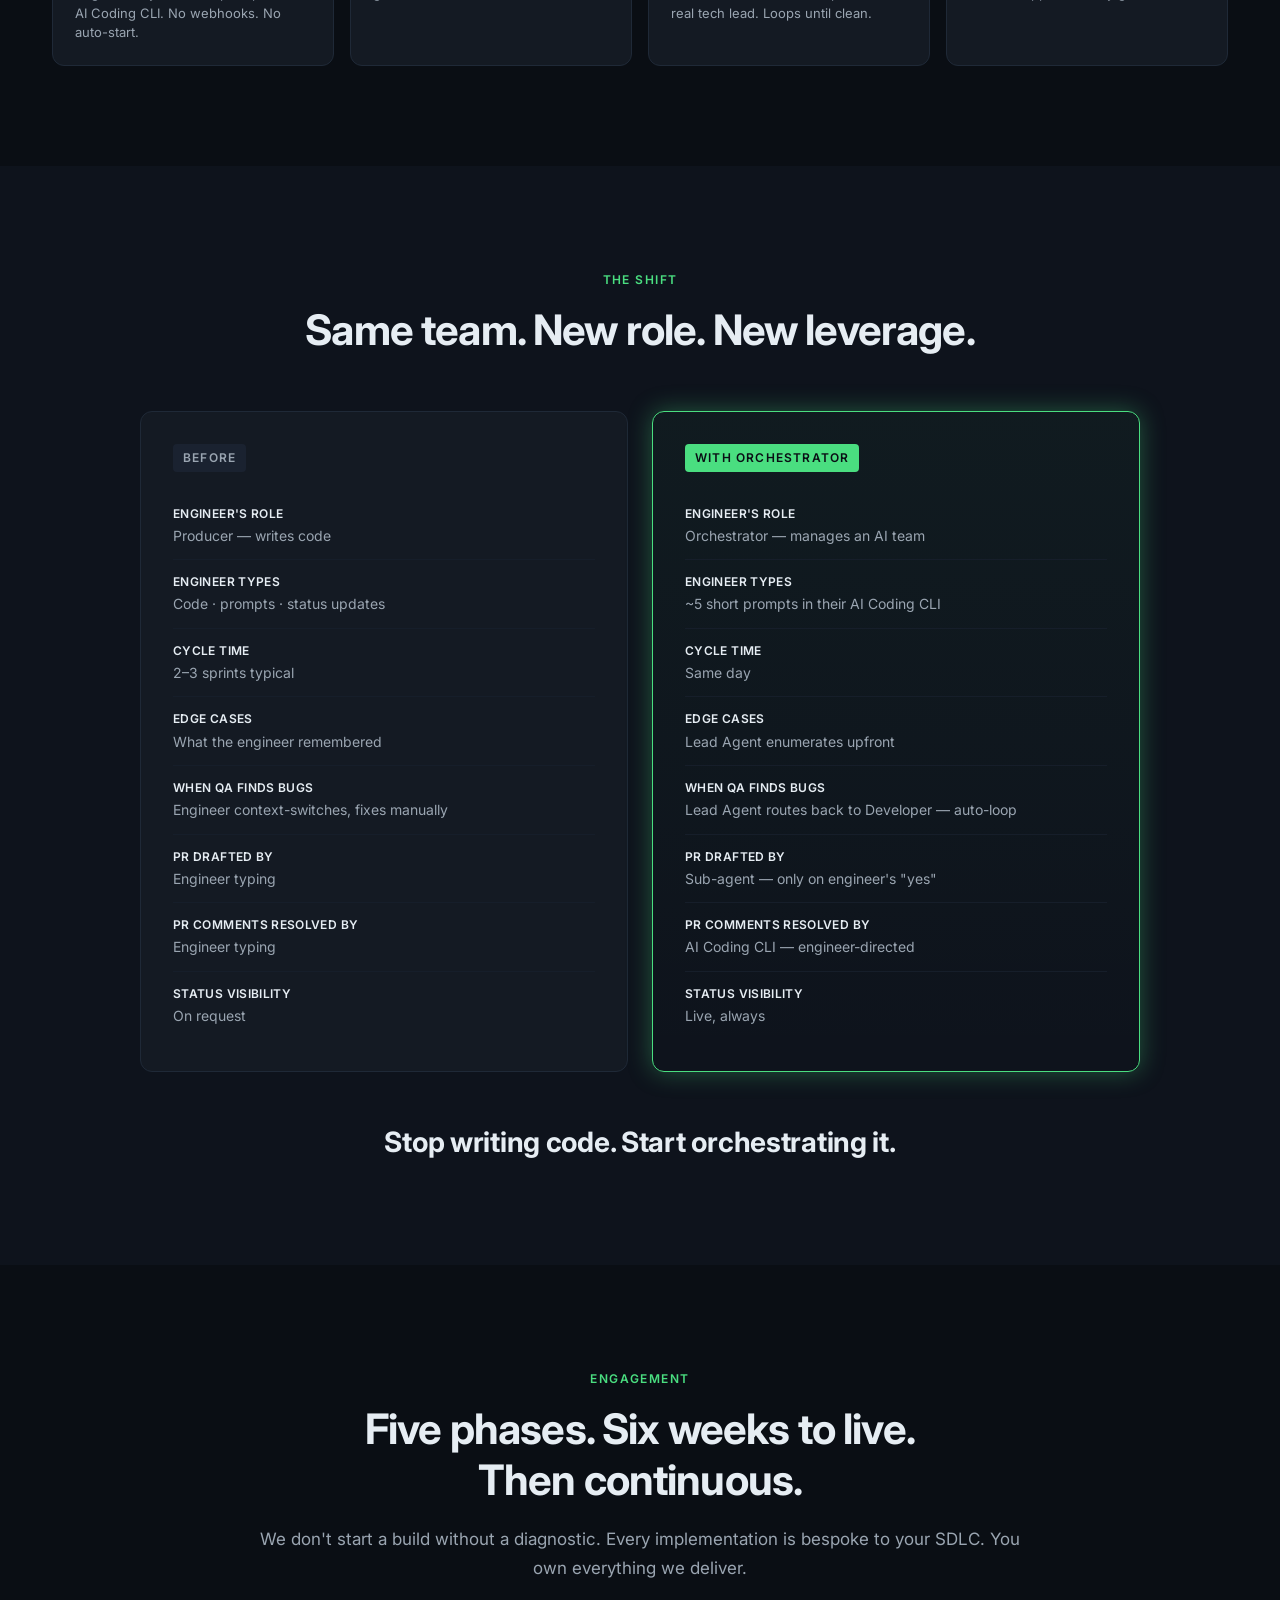
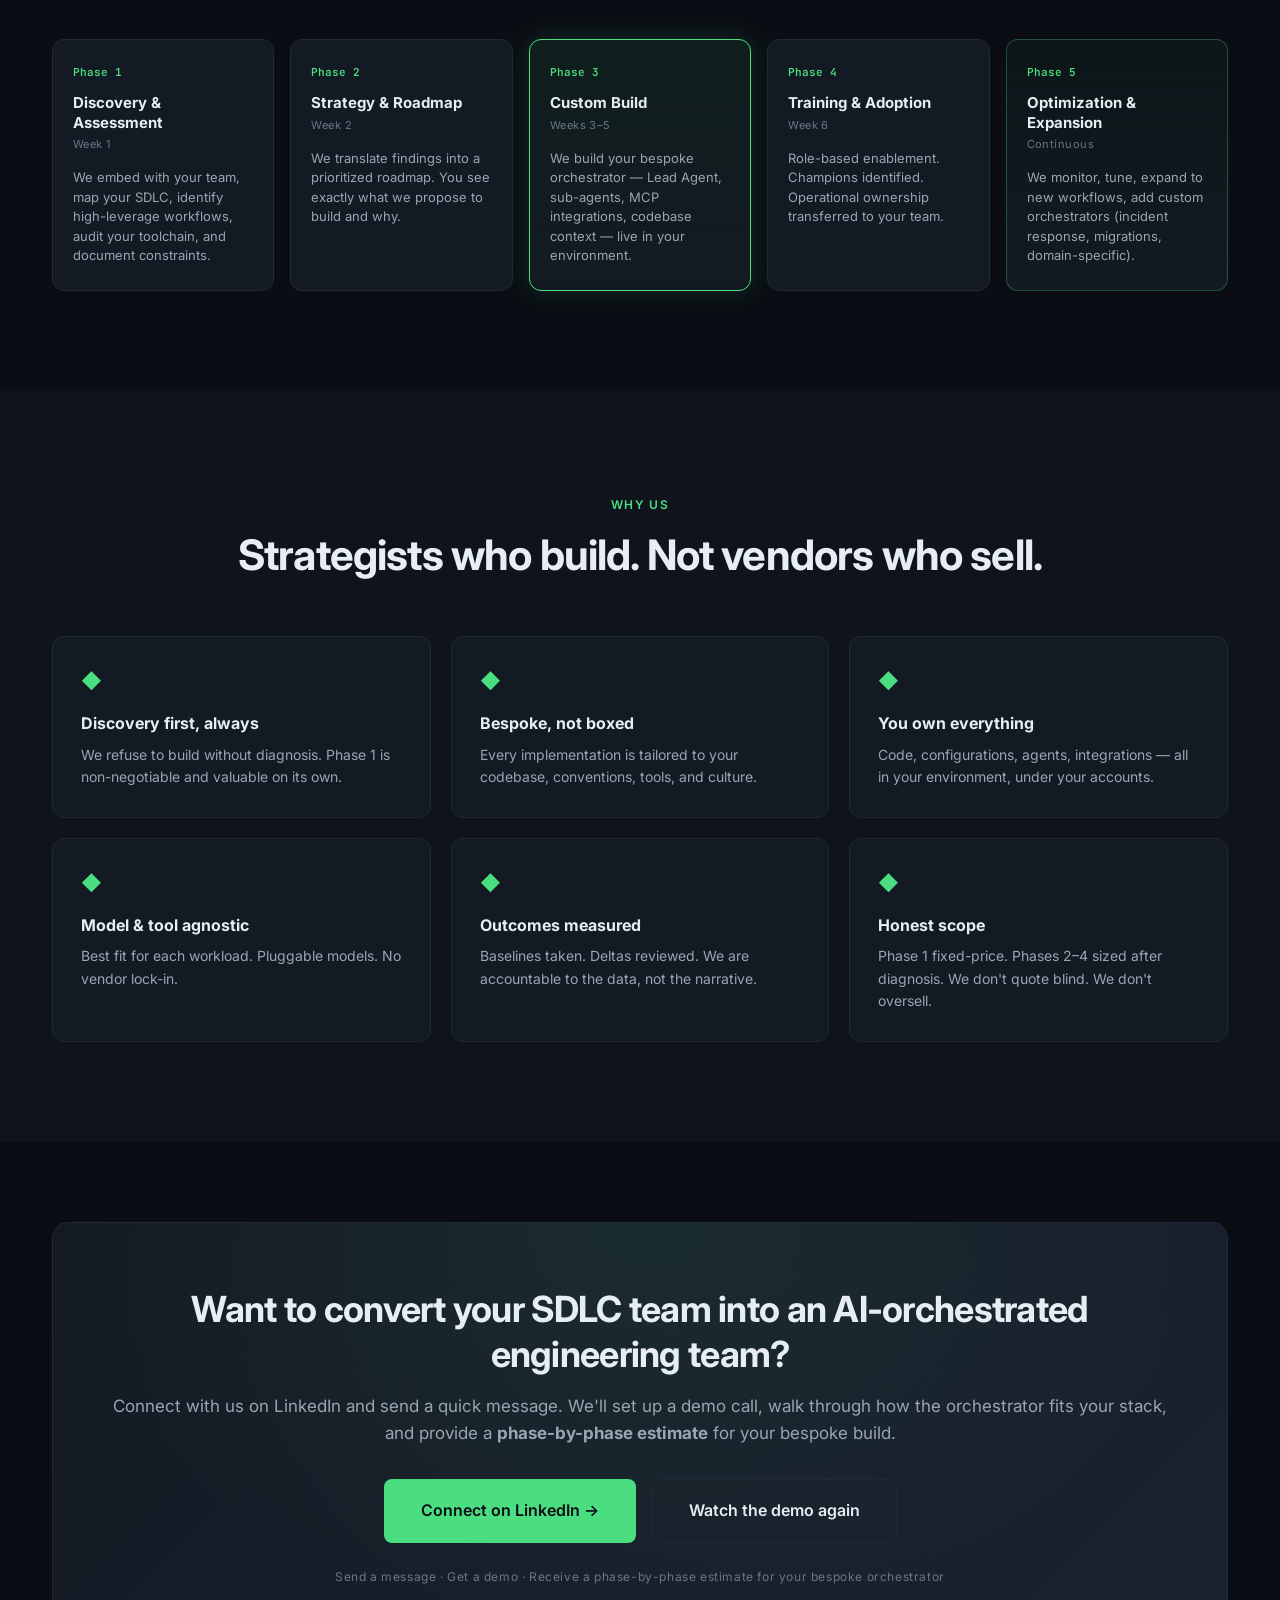
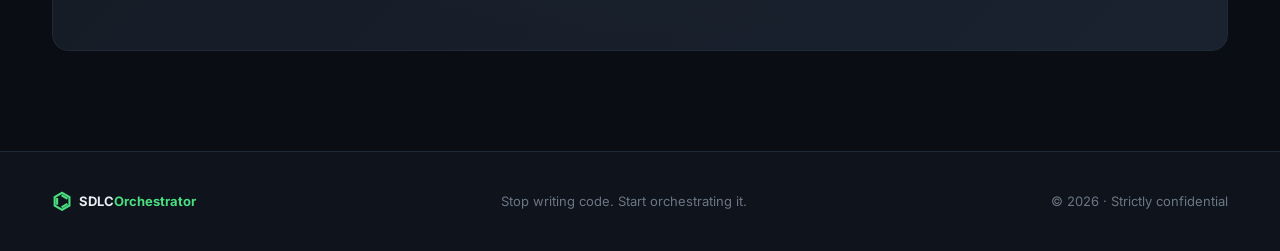
==== commit ce000a8d: "Update cycle-time claim from ~4h to ~1h across all surfaces Per-task delivery cycle in the demo narr" ====
--- a/docs/index.html
+++ b/docs/index.html
@@ -61,7 +61,7 @@
           <div class="stat-label">lines of code<br />typed by hand</div>
         </div>
         <div class="stat">
-          <div class="stat-value">~4h</div>
+          <div class="stat-value">~1h</div>
           <div class="stat-label">ticket to<br />production</div>
         </div>
         <div class="stat">
@@ -196,7 +196,7 @@
                 <div class="cli-line cli-lead"><span class="lead-tag">Lead Agent</span> · → Reporting sub-agent</div>
                 <div class="cli-line cli-sub"><span class="ok">✓</span> Jira → Done · ✓ Summary posted · ✓ Metrics registered</div>
                 <div class="cli-line cli-final"><span class="ok">✓</span> <strong>PROJ-1842 DELIVERED</strong></div>
-                <div class="cli-line cli-final-meta">  Total: 4h 12m · Human attention: ~30 min · <strong>Code typed: 0</strong></div>
+                <div class="cli-line cli-final-meta">  Total: ~1h · Human attention: ~30 min · <strong>Code typed: 0</strong></div>
               </div>
 
             </div>
@@ -309,7 +309,7 @@
             <span class="db-icon">🚀</span>
             <div>
               <div class="db-title">PROJ-1842 DEPLOYED TO PRODUCTION</div>
-              <div class="db-sub">4 hours · 5 prompts · 0 lines of code typed by the engineer</div>
+              <div class="db-sub">~1 hour · 5 prompts · 0 lines of code typed by the engineer</div>
             </div>
           </div>
 
--- a/docs/styles.css
+++ b/docs/styles.css
@@ -1546,10 +1546,19 @@
 .footer-brand em { font-style: normal; color: var(--accent); }
 
 /* ============================================
-   RESPONSIVE
+   RESPONSIVE — mobile-first comprehensive
    ============================================ */
+
+/* Safety: prevent horizontal overflow + improve text rendering */
+html { -webkit-text-size-adjust: 100%; }
+body { overflow-x: hidden; }
+img, svg, video, canvas { max-width: 100%; height: auto; }
+
+/* ---------- TABLET (max 1024px) ---------- */
 @media (max-width: 1024px) {
-  .stage { grid-template-columns: 1fr; }
+  .container { padding: 0 24px; }
+  .nav-inner { padding: 14px 24px; }
+  .stage { grid-template-columns: 1fr; gap: 16px; }
   .stage-control { position: relative; top: 0; }
   .surfaces-row { grid-template-columns: 1fr; }
   .sub-agents { grid-template-columns: repeat(4, 1fr); }
@@ -1560,23 +1569,236 @@
   .bespoke-grid { grid-template-columns: repeat(2, 1fr); }
   .impact-grid { grid-template-columns: repeat(2, 1fr); }
   .pitch-points { grid-template-columns: 1fr; }
-}
-
-@media (max-width: 720px) {
+  .how-lead { min-width: auto; }
+  .how-actor { min-width: auto; }
+  .external-agents { grid-template-columns: 1fr 1fr; gap: 10px; }
+}
+
+/* ---------- LARGE MOBILE / SMALL TABLET (max 768px) ---------- */
+@media (max-width: 768px) {
+  .container { padding: 0 20px; }
+  .nav-inner { padding: 12px 20px; }
+  .nav-links { gap: 0; }
   .nav-links a:not(.nav-cta) { display: none; }
-  .hero { padding: 70px 0 50px; }
-  .hero-stats { grid-template-columns: repeat(2, 1fr); }
+  .nav-cta { padding: 8px 14px; font-size: 13px; }
+
+  .hero { padding: 60px 0 50px; }
+  .hero-title { font-size: clamp(34px, 9vw, 48px); }
+  .hero-tagline { font-size: 16px; padding: 0 8px; }
+  .hero-sub { font-size: 14px; line-height: 1.7; padding: 0 8px; }
+  .hero-sub br { display: none; }
+  .hero-cta { flex-direction: column; align-items: stretch; gap: 12px; }
+  .hero-cta .btn { width: 100%; }
+  .btn { padding: 13px 22px; font-size: 14px; }
+  .btn-lg { padding: 16px 28px; font-size: 15px; }
+  .hero-stats {
+    grid-template-columns: repeat(2, 1fr);
+    padding: 22px 18px;
+    gap: 18px;
+  }
+  .stat-value { font-size: 28px; }
+  .stat-label { font-size: 11px; }
+
+  .section { padding: 70px 0; }
+  .section-header { margin-bottom: 40px; }
+  .section-title { font-size: clamp(24px, 6vw, 32px); }
+  .section-sub { font-size: 15px; }
+
   .compare-grid { grid-template-columns: 1fr; }
+  .compare-col { padding: 24px 22px; }
   .phases-grid { grid-template-columns: 1fr; }
   .why-grid { grid-template-columns: 1fr; }
   .principles { grid-template-columns: 1fr; }
   .bespoke-grid { grid-template-columns: 1fr; }
   .impact-grid { grid-template-columns: 1fr; }
-  .sub-agents { grid-template-columns: repeat(4, 1fr); }
-  .how-lead { min-width: auto; padding: 18px 20px; }
-  .how-actor { min-width: auto; }
+  .pitch-points { grid-template-columns: 1fr; }
+
+  .sub-agents { grid-template-columns: repeat(4, 1fr); gap: 6px; }
+  .sub-node { padding: 8px 4px; }
+  .sub-node span { font-size: 11px; }
+  .sub-node em { font-size: 9.5px; }
+
+  .lead-node { padding: 12px 24px; }
+  .node-label { font-size: 13px; }
+  .node-sub { font-size: 10px; }
+
+  .external-agents { grid-template-columns: 1fr; gap: 8px; }
+  .ext-node { padding: 8px 12px; flex-wrap: wrap; }
+  .ext-sub { margin-left: 0; width: 100%; }
+
+  .how-diagram { padding: 26px 18px; }
+  .how-lead { padding: 18px 20px; }
+  .how-actor { min-width: auto; padding: 14px 18px; }
   .how-row-helpers { grid-template-columns: 1fr; }
-  .cta-card { padding: 40px 24px; }
-  .cli-body { font-size: 11.5px; padding: 14px 16px; }
-  .impact-pitch { padding: 32px 24px; }
-}
+  .how-row-subs { grid-template-columns: repeat(2, 1fr); }
+  .lead-roles span { font-size: 10.5px; padding: 3px 8px; }
+
+  .cta-section { padding: 60px 0 80px; }
+  .cta-card { padding: 36px 22px; }
+  .cta-title { font-size: clamp(20px, 5.5vw, 26px); }
+  .cta-sub { font-size: 15px; }
+  .cta-actions { flex-direction: column; align-items: stretch; }
+  .cta-actions .btn { width: 100%; }
+
+  .cli-body { font-size: 11.5px; padding: 12px 14px; height: 300px; line-height: 1.65; }
+  .cli-status { display: none; }
+  .surface-header { padding: 8px 12px; font-size: 12px; }
+  .surface-body { padding: 12px; }
+
+  .impact-pitch { padding: 30px 22px; }
+  .impact-card { padding: 24px 20px; }
+  .impact-stat { font-size: clamp(24px, 6.5vw, 30px); }
+  .impact-label { min-height: auto; }
+  .pitch-point { padding: 16px; }
+  .pitch-quote { padding: 22px 20px; font-size: clamp(15px, 4vw, 18px); }
+
+  .step-controls { grid-template-columns: 1fr 1fr; gap: 6px; }
+  .step-meta { padding: 12px; }
+  .meta-k { width: 90px; font-size: 11px; }
+  .meta-v { font-size: 10.5px; }
+
+  .surfaces-row { gap: 12px; }
+  .jira-comments, .gh-comments { max-height: none; }
+
+  .stage-control { padding: 24px; }
+  .stage-control .step-title { font-size: 18px; }
+
+  .footer-inner { flex-direction: column; text-align: center; gap: 12px; }
+
+  .deploy-banner { flex-direction: column; text-align: center; gap: 10px; padding: 16px 18px; }
+}
+
+/* ---------- SMALL MOBILE (max 480px) ---------- */
+@media (max-width: 480px) {
+  .container { padding: 0 16px; }
+  .nav-inner { padding: 11px 16px; }
+  .brand { font-size: 16px; gap: 8px; }
+  .brand-mark { font-size: 19px; }
+  .nav-cta { padding: 7px 11px; font-size: 12px; }
+
+  .hero { padding: 48px 0 40px; }
+  .hero-eyebrow { font-size: 11px; padding: 5px 11px; margin-bottom: 22px; }
+  .hero-title { font-size: 32px; line-height: 1.08; margin-bottom: 20px; }
+  .hero-tagline { font-size: 15px; margin-bottom: 20px; }
+  .hero-sub { font-size: 13.5px; margin-bottom: 32px; }
+  .hero-stats { padding: 16px 14px; gap: 14px; }
+  .stat-value { font-size: 24px; }
+  .stat-label { font-size: 10.5px; line-height: 1.35; }
+
+  .section { padding: 56px 0; }
+  .section-header { margin-bottom: 32px; }
+  .section-eyebrow { font-size: 11px; margin-bottom: 12px; }
+  .section-title { font-size: 24px; line-height: 1.22; }
+  .section-sub { font-size: 14px; line-height: 1.65; }
+
+  .sub-agents { grid-template-columns: repeat(4, 1fr); gap: 4px; }
+  .sub-node { padding: 6px 2px; border-radius: 6px; }
+  .sub-node span { font-size: 10px; }
+  .sub-node em { font-size: 8.5px; }
+
+  .lead-node { padding: 11px 18px; }
+  .node-label { font-size: 12px; letter-spacing: 0.04em; }
+  .node-sub { font-size: 9.5px; }
+
+  .ext-node { padding: 8px 10px; font-size: 11px; }
+  .ext-label { font-size: 12px; }
+
+  .hierarchy { padding: 18px 14px; gap: 12px; }
+
+  .pitch-point { padding: 14px; gap: 12px; }
+  .pitch-body { font-size: 13px; }
+  .pitch-num { font-size: 11px; padding: 3px 7px; }
+  .pitch-heading { font-size: clamp(18px, 5vw, 22px); margin-bottom: 24px; }
+  .pitch-quote { padding: 20px 16px; font-size: 14.5px; }
+
+  .impact-card { padding: 20px 18px; }
+  .impact-stat { font-size: 24px; }
+  .impact-tag { font-size: 10.5px; padding: 3px 9px; margin-bottom: 14px; }
+  .impact-label { font-size: 12.5px; margin-bottom: 14px; }
+  .impact-list li { font-size: 12px; padding: 4px 0 4px 14px; }
+  .impact-pitch { padding: 24px 18px; border-radius: 12px; }
+
+  .bespoke-card { padding: 22px 18px; }
+  .bespoke-card h3 { font-size: 15px; }
+  .bespoke-card p { font-size: 12.5px; }
+  .bespoke-callout { padding: 24px 18px; }
+  .callout-quote { font-size: 16px; line-height: 1.55; }
+
+  .how-diagram { padding: 20px 14px; }
+  .how-lead { padding: 16px 16px; min-width: auto; }
+  .lead-title { font-size: 16px; }
+  .lead-tagline { font-size: 11px; }
+  .how-actor { min-width: auto; padding: 12px 16px; }
+  .actor-glyph { width: 42px; height: 42px; font-size: 17px; }
+  .actor-action { font-size: 11px; }
+  .how-sub { padding: 10px 8px; }
+  .how-sub span { font-size: 12px; }
+  .how-sub em { font-size: 10px; }
+  .lead-roles span { font-size: 10px; padding: 3px 7px; }
+
+  .principle { padding: 18px; }
+  .p-title { font-size: 14px; }
+  .p-desc { font-size: 12.5px; }
+
+  .compare-col { padding: 22px 18px; }
+  .compare-col li { font-size: 13px; }
+  .compare-col li strong { font-size: 11px; }
+  .compare-tagline { font-size: clamp(18px, 5vw, 22px); margin-top: 36px; }
+
+  .phase-card { padding: 20px 18px; }
+  .phase-title { font-size: 14px; }
+  .phase-card p { font-size: 12.5px; }
+
+  .why-card { padding: 22px 20px; }
+  .why-card h3 { font-size: 15px; }
+  .why-card p { font-size: 13px; }
+
+  .cta-section { padding: 50px 0 70px; }
+  .cta-card { padding: 32px 18px; }
+  .cta-title { font-size: 21px; line-height: 1.25; }
+  .cta-sub { font-size: 14px; margin-bottom: 24px; }
+  .cta-foot { font-size: 11px; }
+
+  .surfaces-row { gap: 10px; }
+  .surface-header { padding: 7px 11px; font-size: 11.5px; }
+  .surface-title { font-size: 11.5px; }
+  .surface-body { padding: 11px; }
+  .jira-comment, .gh-comment { font-size: 11.5px; padding: 7px 9px; }
+  .jc-body, .gc-body { font-size: 11.5px; }
+  .jira-title, .gh-title { font-size: 12px; }
+  .jira-status, .gh-meta { font-size: 10px; }
+
+  .cli-body { font-size: 10.5px; padding: 10px 12px; height: 260px; line-height: 1.6; }
+  .lead-tag { font-size: 9px; padding: 0 4px; margin-right: 3px; }
+  .cli-error-detail { padding-left: 24px; font-size: 10px; }
+  .cli-final { font-size: 12.5px; }
+  .cli-final-meta { font-size: 10.5px; }
+
+  .stage-control { padding: 20px 18px; }
+  #step-num { font-size: 30px; }
+  .step-title { font-size: 17px; }
+  .step-desc { font-size: 13px; }
+  .step-meta { padding: 10px; }
+  .meta-k { width: 80px; font-size: 10.5px; }
+  .meta-v { font-size: 10px; }
+  .ctrl-btn { font-size: 12px; padding: 9px 10px; }
+  .step-hint { font-size: 10.5px; }
+  .step-hint kbd { font-size: 9.5px; padding: 1px 4px; }
+
+  .deploy-banner { padding: 14px 16px; }
+  .db-icon { font-size: 24px; }
+  .db-title { font-size: 12.5px; }
+  .db-sub { font-size: 11px; }
+
+  .footer { padding: 24px 0; }
+  .footer-inner { font-size: 12px; gap: 10px; }
+}
+
+/* ---------- TOUCH improvements ---------- */
+@media (hover: none) and (pointer: coarse) {
+  .ctrl-btn, .btn, .nav-cta, .dot-step, .library-card, .doc-footer-link {
+    -webkit-tap-highlight-color: rgba(74, 222, 128, 0.2);
+  }
+  .dot-step { width: 12px; height: 12px; }
+  .step-dots { gap: 8px; }
+}
